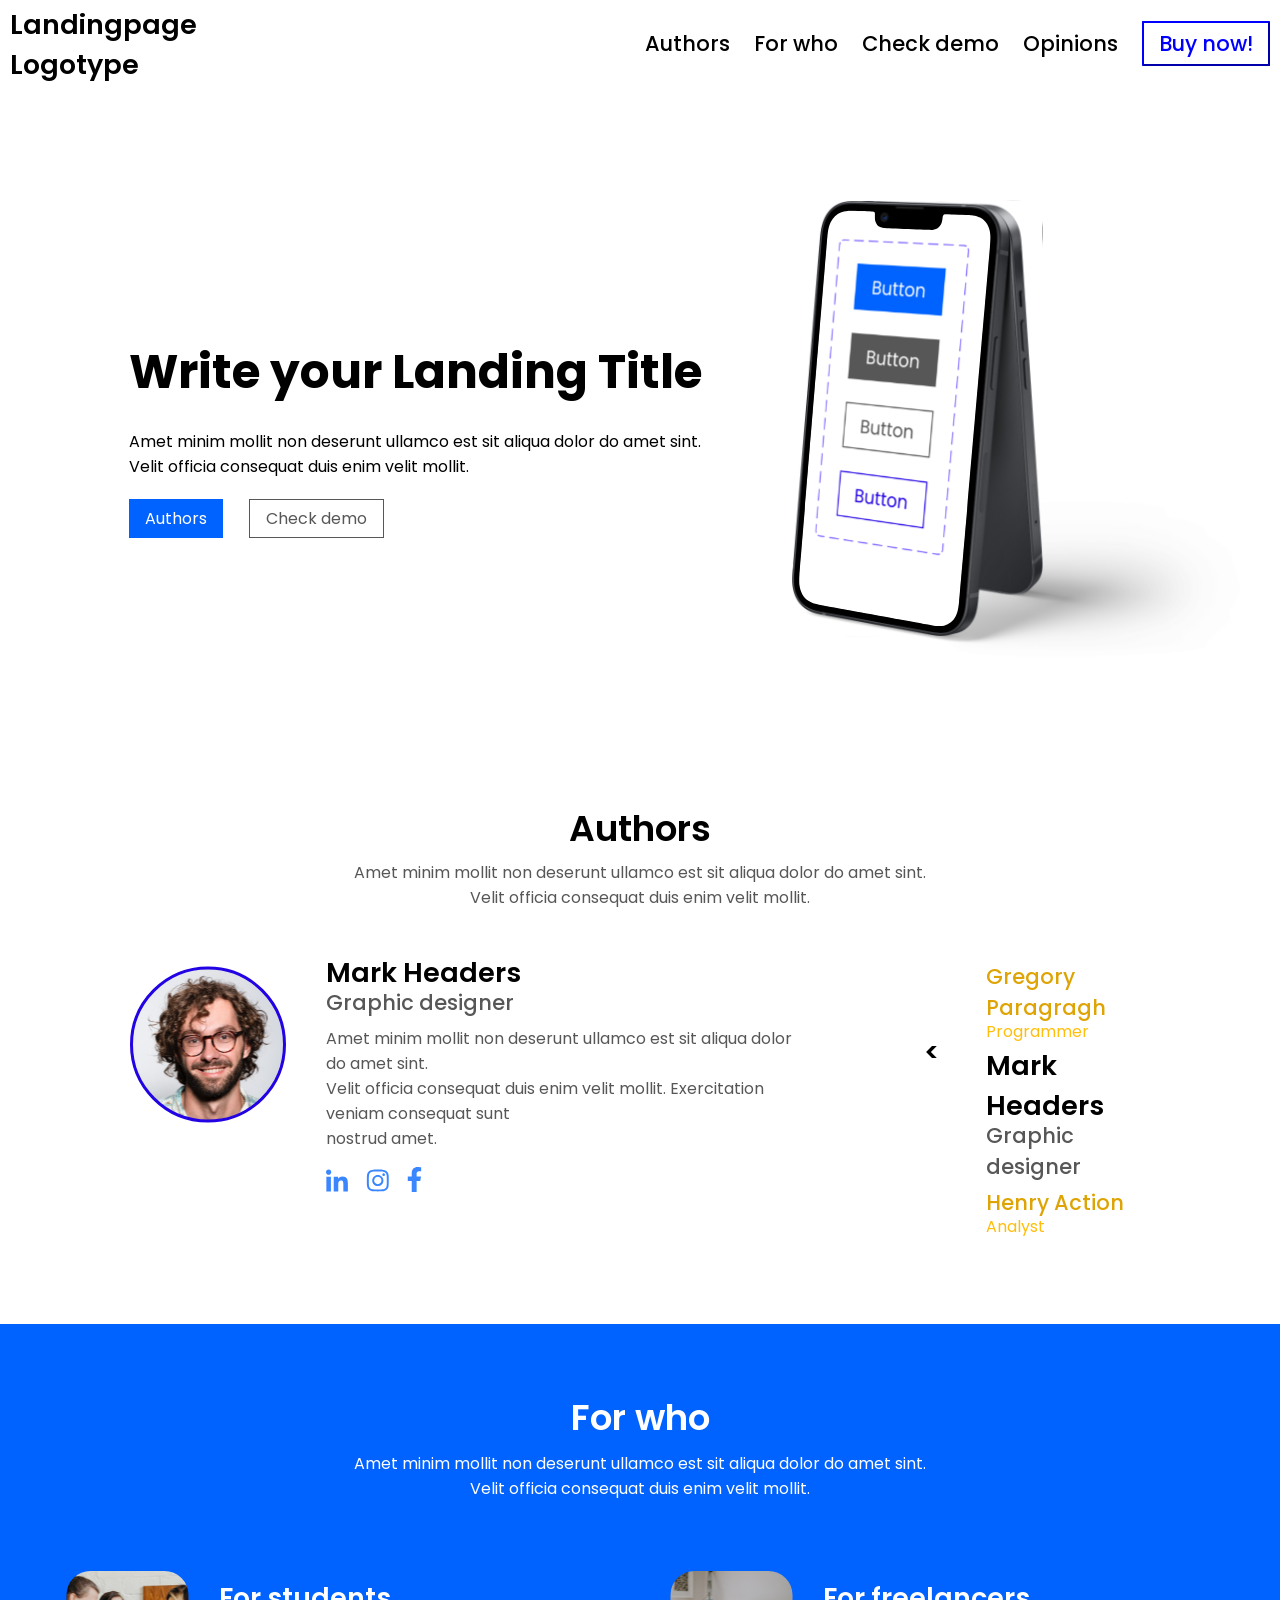
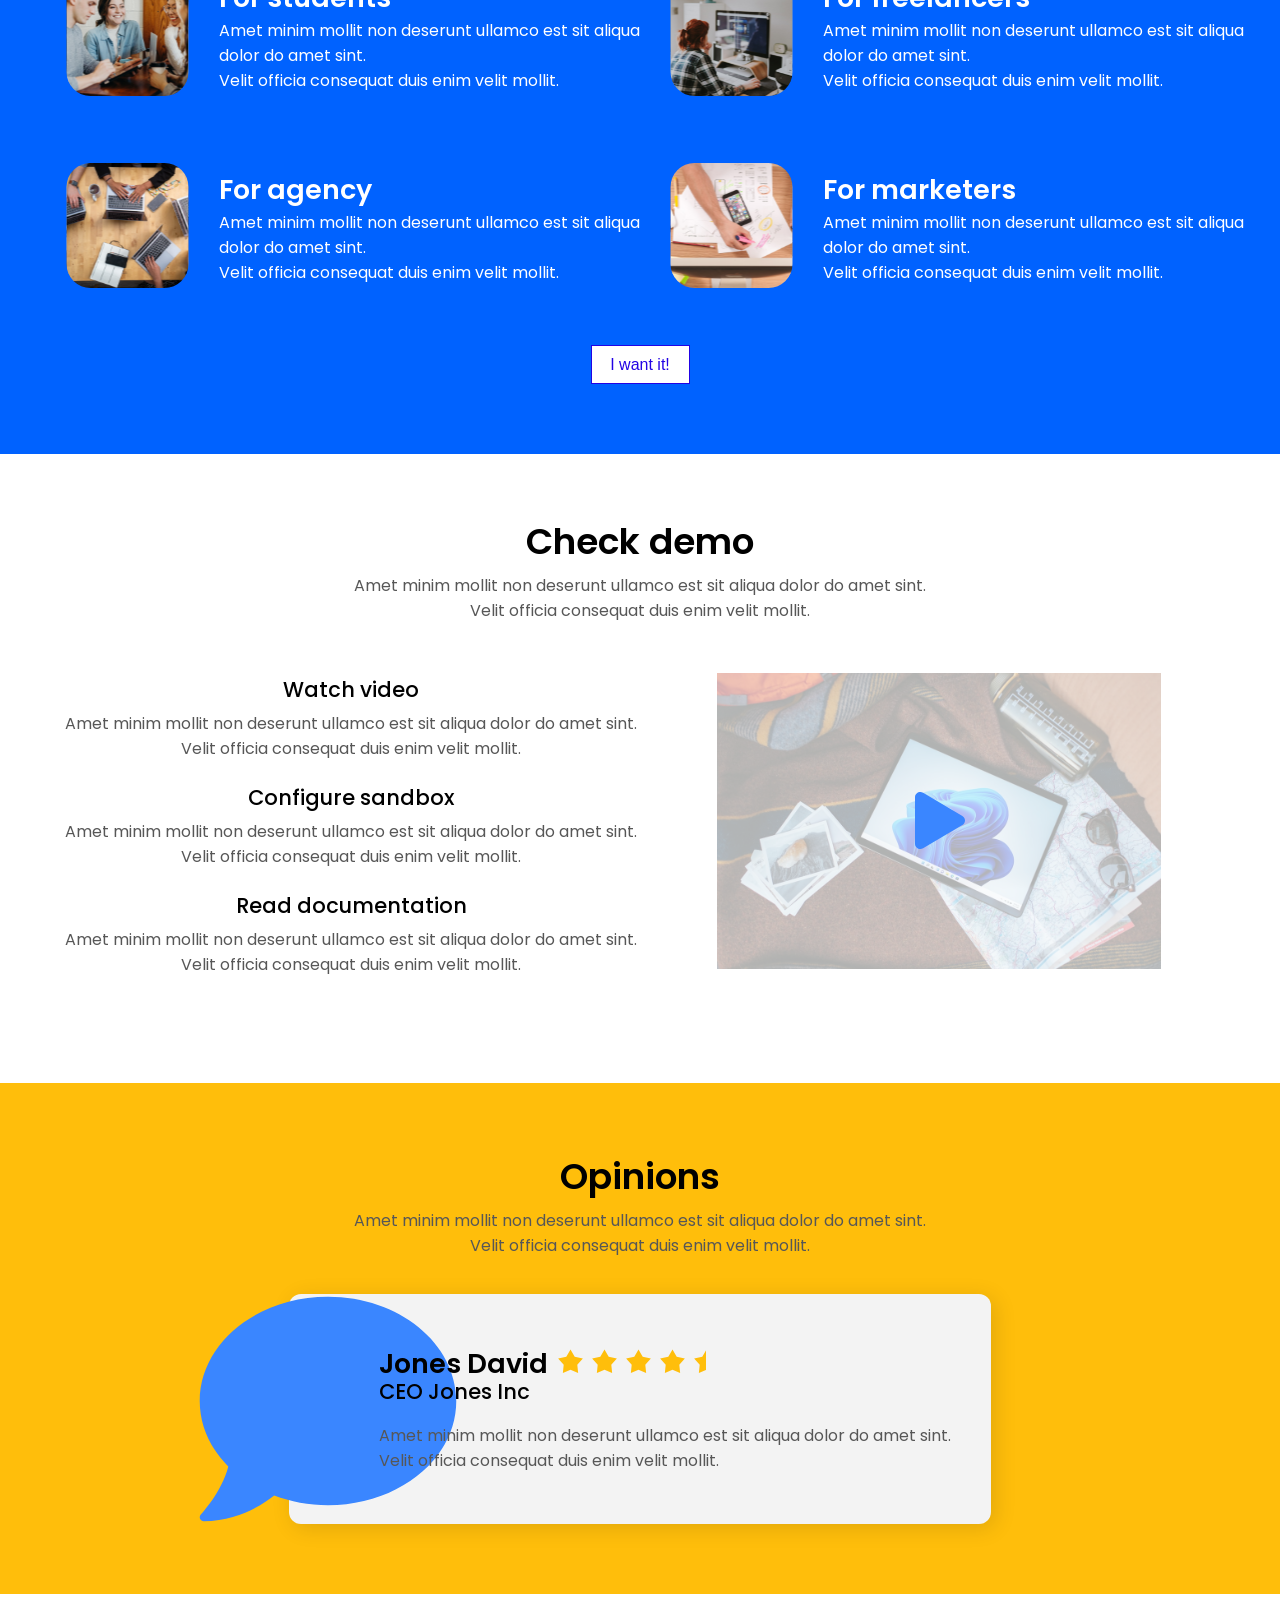
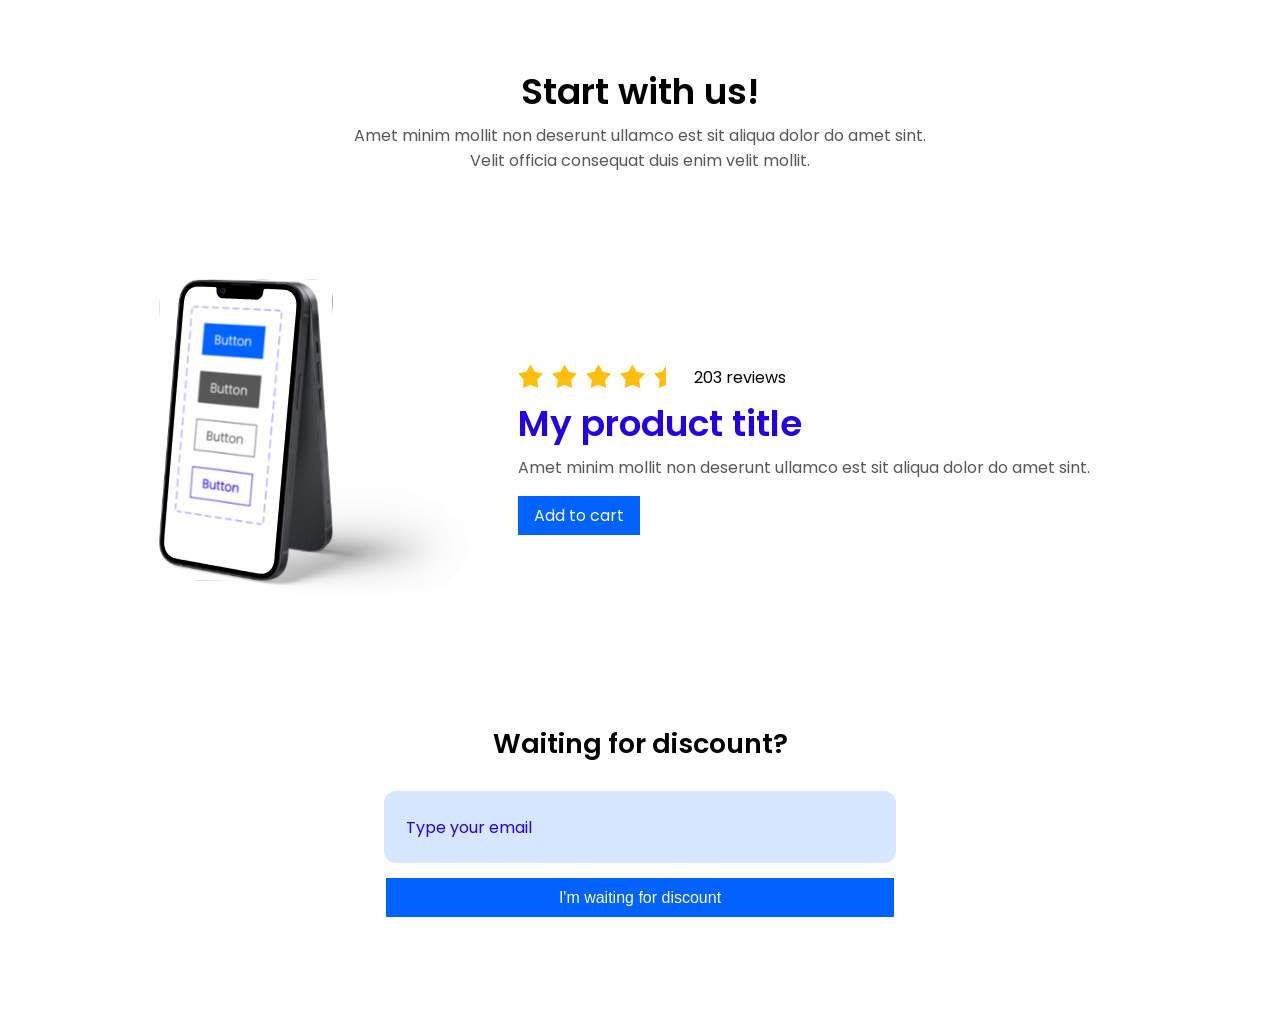
==== index.html @ bdc8b87c "changes all errors" ====
<!DOCTYPE html>
<html lang="en">

<head>
    <meta charset="UTF-8">
    <meta name="viewport" content="width=device-width, initial-scale=1.0">
    <title>Landingpage</title>
    <link rel="stylesheet" href="style.css">
    <link rel="preconnect" href="https://fonts.googleapis.com">
    <link rel="preconnect" href="https://fonts.gstatic.com" crossorigin>
    <link href="https://fonts.googleapis.com/css2?family=Poppins:wght@400;500;600;700&display=swap" rel="stylesheet">
</head>

<body>
    <header>
        <nav class="navbar" id="nav-links">
            <div class="container">
                <a href="#" class="navbar-logo">Landingpage<br>Logotype</a>
                <ul>
                    <li class="nav-item">
                        <a class="nav-link" href="">Authors</a>
                    </li>
                    <li class="nav-item">
                        <a class="nav-link" href="">For who</a>
                    </li>
                    <li class="nav-item">
                        <a class="nav-link" href="">Check demo</a>
                    </li>
                    <li class="nav-item">
                        <a class="nav-link" href="">Opinions</a>
                    </li>
                    <button class="buy-btn">
                        Buy now!
                    </button>
                </ul>
            </div>
            </div>
        </nav>
    </header>
    <section class="landing-title">
        <div class="left_content">
            <p class="main-title">Write your Landing Title</p>
            <p class="subtitle">Amet minim mollit non deserunt ullamco est sit aliqua dolor do amet sint.<br> Velit
                officia consequat duis enim velit mollit. </p>
            <button class="autors-btn">Authors</button>
            <button class="demo-btn">Check demo</button>
        </div>
        <div class="right-content">
            <img src="img/phone.svg" alt="">
        </div>
    </section>
    <div class="authors">
        <p class="text">Authors</p>
        <p class="subtext">Amet minim mollit non deserunt ullamco est sit aliqua dolor do amet sint.<br> Velit officia
            consequat duis enim velit mollit. </p>
    </div>
    <section class="graphic-designer">
        <div class="face">
            <img src="img/face.svg" alt="">
        </div>
        <div class="info">
            <p class="hero">Mark Headers</p>
            <p class="profession">Graphic designer</p>
            <p class="subtext">Amet minim mollit non deserunt ullamco est sit aliqua dolor do amet sint.<br>
                Velit officia consequat duis enim velit mollit. Exercitation veniam consequat sunt<br>
                nostrud amet.</p>
            <div class="social-icons">
                <img class="social" src="img/linkedin.svg" alt="">
                <img class="social" src="img/insta.svg" alt="">
                <img class="social" src="img/facebook.svg" alt="">
            </div>
        </div>
        <div class="others">
            <div class="person">
                <p class="name">Gregory Paragragh</p>
                <p class="job">Programmer</p>
            </div>
            <div class="person">
                <p class="name-hero">Mark Headers</p>
                <p class="profession">Graphic designer</p>
            </div>
            <div class="person">
                <p class="name">Henry Action</p>
                <p class="job">Analyst</p>
            </div>
        </div>
    </section>
    <section class="for-whom">
        <div class="text-for">
            <p class="words">For who</p>
            <p class="subwords">Amet minim mollit non deserunt ullamco est sit aliqua dolor do amet sint. <br>Velit
                officia
                consequat duis enim velit mollit. </p>
        </div>
        <div class="target-audience">
            <div class="picture">
                <img src="img/students.svg" alt="Students">
            </div>
            <div class="text-people">
                <p class="title-photo">For students</p>
                <p class="subwords">Amet minim mollit non deserunt ullamco est sit aliqua<br> dolor do amet sint.<br>
                    Velit officia consequat duis enim velit mollit. </p>
            </div>
            <div class="picture">
                <img src="img/freelancers.svg" alt="Freelancers">
            </div>
            <div class="text-people">
                <p class="title-photo">For freelancers</p>
                <p class="subwords">Amet minim mollit non deserunt ullamco est sit aliqua<br> dolor do amet sint.<br>
                    Velit officia consequat duis enim velit mollit. </p>
            </div>
        </div>
        <div class="audience-group">
            <div class="picture">
                <img src="img/agency.svg" alt="">
            </div>
            <div class="text-people">
                <p class="title-photo">For agency</p>
                <p class="subwords">Amet minim mollit non deserunt ullamco est sit aliqua<br> dolor do amet sint.<br>
                    Velit officia consequat duis enim velit mollit. </p>
            </div>
            <div class="picture">
                <img src="img/marketers.svg" alt="">
            </div>
            <div class="text-people">
                <p class="title-photo">For marketers</p>
                <p class="subwords">Amet minim mollit non deserunt ullamco est sit aliqua<br> dolor do amet sint.<br>
                    Velit officia consequat duis enim velit mollit. </p>
            </div>
        </div>
        <div class="cta-button">
            <button class="want-btn">I want it!</button>
        </div>
    </section>
    <section class="demo">
        <div class="text-demo">
            <p class="text">Check demo</p>
            <p class="subtext">Amet minim mollit non deserunt ullamco est sit aliqua dolor do amet sint.<br> Velit
                officia
                consequat duis enim velit mollit. </p>
        </div>
            <div class="demo-content">
                <div class="left-side">
                    <p class="title-for">Watch video</p>
                    <p class="subtext-for">Amet minim mollit non deserunt ullamco est sit aliqua dolor do amet sint.<br>
                        Velit
                        officia consequat duis enim velit mollit. </p>
                    <p class="title-for">Configure sandbox</p>
                    <p class="subtext-for">Amet minim mollit non deserunt ullamco est sit aliqua dolor do amet sint.<br>
                        Velit
                        officia consequat duis enim velit mollit. </p>
                    <p class="title-for">Read documentation</p>
                    <p class="subtext-for">Amet minim mollit non deserunt ullamco est sit aliqua dolor do amet sint.<br>
                        Velit
                        officia consequat duis enim velit mollit. </p>
                </div>
                <div class="right-side">
                    <img class="video" src="img/video.svg" alt="">
                    <img class="start" src="img/start.svg" alt="">
                </div>
            </div>
    </section>
    <section class="opinions">
        <div class="op-text">
            <p class="text">Opinions</p>
            <p class="subtext">Amet minim mollit non deserunt ullamco est sit aliqua dolor do amet sint. <br>Velit
                officia consequat duis enim velit mollit. </p>
        </div>
        <container class="message">
            <div class="meaning">
                <img src="img/message.svg" alt="">
            </div>
            <div class="reviewer">
                <div class="stars">
                    <p class="heros">Jones David</p>
                    <div class="rating">
                        <img class="rate-star" src="img/star.svg" alt="">
                        <img class="rate-star" src="img/star.svg" alt="">
                        <img class="rate-star" src="img/star.svg" alt="">
                        <img class="rate-star" src="img/star.svg" alt="">
                        <img class="rate-star" src="img/half-star.svg" alt="">
                    </div>
                </div>
                <p class="position">CEO Jones Inc</p>
                <p class="subtext_text">Amet minim mollit non deserunt ullamco est sit aliqua dolor do amet sint.<br>
                    Velit officia consequat duis enim velit mollit.</p>
        </container>
    </section>
    <div class="cta-text">
        <p class="text">Start with us!</p>
        <p class="subtext">Amet minim mollit non deserunt ullamco est sit aliqua dolor do amet sint. <br>Velit
            officia consequat duis enim velit mollit. </p>
    </div>
    <section class="footer">
        <div class="left_content">
            <img class="photo" src="img/small.svg" alt="Small Photo">
        </div>
        <div class="right-sec">
            <div class="review">
                <div class="rating">
                    <img class="rate-star" src="img/star.svg" alt="">
                    <img class="rate-star" src="img/star.svg" alt="">
                    <img class="rate-star" src="img/star.svg" alt="">
                    <img class="rate-star" src="img/star.svg" alt="">
                    <img class="rate-star" src="img/half-star.svg" alt="">
                </div>
                <div class="review-text">
                    <p class="rating-text">203 reviews</p>
                </div>
            </div>
            <p class="product-title">My product title</p>
            <p class="subtext">Amet minim mollit non deserunt ullamco est sit aliqua dolor do amet sint. </p>
            <button class="add-to-cart-btn">Add to cart</button>
        </div>
    </section>
    <div class="discount">
        <p class="waiting-text">Waiting for discount?</p>
        <input type="text" placeholder="Type your email"></input>
        <button class="discount-btn">I'm waiting for discount</button>
    </div>
</body>

</html>
---- style.css ----
body {

    font-family: 'Poppins', sans-serif;
    margin: 0 auto;
}

/* Nav */

.navbar {
    height: 70px;
}

.navbar .container {
    height: inherit;
    display: flex;
    justify-content: space-between;
    align-items: center;

}

.navbar-logo {
    font-size: 27px;
    font-weight: 600;
    text-decoration: none;
    color: #000;
    margin-top: 20px;
    margin-left: 10px;
}

.navbar ul {
    list-style-type: none;
    padding-left: 0;
    margin-bottom: 0;

}

.navbar li {
    display: inline-block;
}

.navbar li a {
    display: inline-block;
    color: #000;
    text-decoration: none;
    font-size: 21px;
    font-weight: 500;
    padding: 10px;
    transition: all .3s ease-in-out;
}

.navbar li a:hover {
    color: crimson;
}


.buy-btn {
    width: 128px;
    height: 45px;
    font-family: 'Poppins', sans-serif;
    font-size: 21px;
    font-weight: 500;
    color: blue;
    border-radius: 1px;
    border-color: blue;
    background-color: white;
    margin-left: 10px;
    margin-right: 10px;
}

/* Landing title */

.landing-title {
    display: flex;
    justify-content: center;
    margin-top: 130px;
}

.left_content {
    display: inline-block;
    padding: 90px;
}

.main-title {
    font-size: 47px;
    font-weight: 700;
}

.subtitle {
    font-size: 16px;
    margin-top: -25px;
    margin-bottom: 20px;
}

.autors-btn {
    width: 94px;
    height: 39px;
    font-size: 16px;
    font-family: 'Poppins', sans-serif;
    background-color: rgba(0, 98, 255, 1);
    color: #fff;
    border: none;
}

.demo-btn {
    width: 135px;
    height: 39px;
    font-family: 'Poppins', sans-serif;
    font-size: 16px;
    background-color: #fff;
    color: rgba(87, 87, 87, 1);
    border: 1px solid rgba(87, 87, 87, 1);
    margin-left: 22px;
}

.right-content {
    display: inline-block;
}

/* Authors text*/

.authors {
    text-align: center;
    margin-top: 130px;
}

.text {
    font-size: 36px;
    font-weight: 600;
}

.subtext {
    font-size: 16px;
    color: #575757;
    margin-top: -32px;
}

/* Graphic-designer */

.graphic-designer {
    display: flex;
    justify-content: space-between;
    margin: 0px 130px 0px 90px;
}

.face {
    padding: 40px;
}

.info {
    display: inline-block;
    margin-right: 180px;
}


.hero {
    font-size: 27px;
    font-weight: 600;
}

.profession {
    font-size: 21px;
    font-weight: 500;
    color: #575757;
    margin-bottom: 40px;
    margin-top: -33px;
}

.social {
    padding-right: 14px;
}


.others {
    margin-top: 70px;
}

.name {
    font-size: 21px;
    font-weight: 500;
    color: #DEA405;
    margin-top: -35px;
}

.job {
    font-size: 16px;
    color: #FFBE0B;
    margin-bottom: -25px;
    margin-top: -25px;
}

.name-hero {
    font-size: 27px;
    font-weight: 600;
}

.name-hero::before {
    content: '\003C'; 
    position: absolute;
    right: 340px;
    top: 1033px;
}

/* For-who */

.for-whom {
    background-color: #0062FF;
    margin-top: 110px;
    padding-bottom: 70px;
}

.text-for {
    padding-top: 30px;
    text-align: center;
}

.words {
    font-size: 36px;
    font-weight: 600;
    color: #fff;
}

.subwords {
    margin-top: -30px;
    font-size: 16px;
    color: #fff;
    margin-bottom: 50px;
}

.target-audience {
    display: flex;
    justify-content: center;

}

.text-people {
    margin-left: 30px;
}

.title-photo {
    font-size: 27px;
    font-weight: 600;
    color: #fff;
    margin-bottom: 30px;

}

.picture {
    margin: 20px 0px 0px 30px;
}

.audience-group {
    display: flex;
    justify-content: center;

}

.cta-button {
    display: flex;
    justify-content: center;
}

.want-btn {
    font-size: 16px;
    width: 99px;
    height: 39px;
    background-color: #fff;
    color: #2203E4;
    border: 1px solid #2203E4;
    margin-top: 10px;
}

/* demo */

.text-demo {
    text-align: center;
    margin-top: 60px;
}

.demo-content {
    display: flex;
    justify-content: center;
    text-align: center;
    padding-bottom: 90px;
    margin-top: 30px;
    column-gap: 80px;

}

.left-side {
    display: inline-block;
}

.title-for {
    font-size: 21px;
    font-weight: 500;
    margin-bottom: -10px;
}

.subtext-for {
    font-size: 16px;
    color: #575757;

}

.right-side {
    display: inline-block;
}

.video {
    position: relative;
    top: 20px;
}

.start {
    position: relative;
    right: 250px;
    bottom: 100px;
}

/* Opinions */

.opinions {
    background-color: #FFBE0B;
    display: flex;
    flex-direction: column;
    justify-content: center;
    align-items: center;
    padding: 70px 0 70px 0;
}

.op-text {
    text-align: center;
    margin-top: -40px;
}

.message {
    width: 702px;
    height: 230px;
    box-shadow: 4px 4px 22px 0px #0000001F;
    background-color: #F3F3F3;
    border-radius: 12px;
    margin-top: 20px;
    display: flex;
    justify-content: space-between;
}

.meaning {
    display: flex;
    justify-content: center;
    padding-left: 15px;
}

.reviewer {
    display: inline-block;
    margin-right: 40px;
}

.stars {
    display: flex;
}

.heros {
    font-size: 27px;
    font-weight: 600;
    margin-top: 50px;
    margin-right: 10px;
}

.rating {
    margin: 55px 0px 0px 0px;
}

.rate-star {
    margin-right: 5px;
}

.position {
    font-size: 21px;
    font-weight: 500;
    margin-top: -35px;
}

.subtext_text {
    font-size: 16px;
    color: #575757;
    margin-top: -5px;
}

.cta-text {
    text-align: center;
    margin-top: 70px;
}

/* footer */

.footer {
    display: flex;
    justify-content: center;
}

.photo {
    position: relative;
    right: 40px;
}

.right-sec {
    display: inline-block;
    position: relative;
    right: 90px;
}

.review {
    display: flex;
    margin-top: 120px
}

.review-text {
    margin-top: 40px;
    margin-left: 10px;
}

.rating-text {
    font-size: 16px;
}

.product-title {
    font-size: 36px;
    font-weight: 600;
    color: #2203E4;
    ;
    margin-top: -10px;
}

.add-to-cart-btn {
    width: 122px;
    height: 39px;
    font-size: 16px;
    font-family: 'Poppins', sans-serif;
    background-color: #0062FF;
    color: #fff;
    border: none;
}

.discount {
    display: flex;
    justify-content: center;
    align-items: center;
    flex-direction: column;
}

.waiting-text {
    font-size: 27px;
    font-weight: 600;
}

input {
    width: 508px;
    height: 70px;
    font-size: 16px;
    border: none;
    border-radius: 12px;
    background-color: rgba(58, 134, 255, 0.2);
    color: #2203E4;
    font-family: 'Poppins', sans-serif;
}

input::placeholder {
    color: #2203E4;
    padding-left: 20px;
}

.discount-btn {
    width: 508px;
    height: 39px;
    background-color: #0062FF;
    color: #fff;
    border: none;
    font-size: 16px;
    margin-top: 15px;
    margin-bottom: 100px;
}
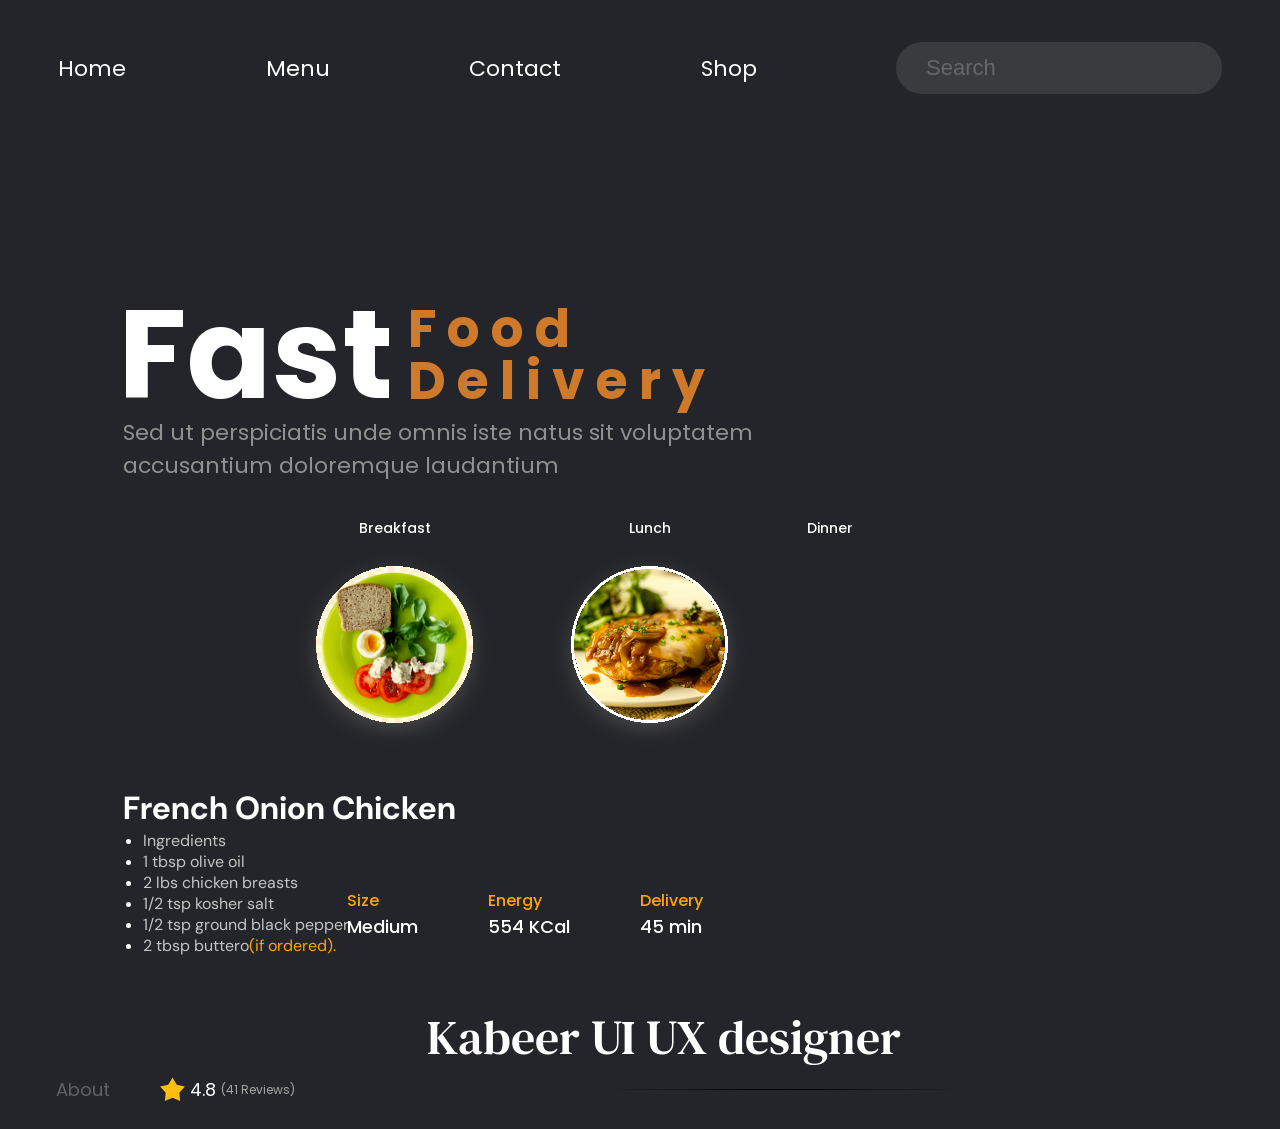
==== commit 1b8f8e88: "change inline-styles" ====
--- a/index.html
+++ b/index.html
@@ -4,220 +4,93 @@
 <head>
     <meta charset="UTF-8">
     <meta name="viewport" content="width=device-width, initial-scale=1.0">
-    <title>Landingpage</title>
+    <title>HomePage</title>
     <link rel="stylesheet" href="style.css">
     <link rel="preconnect" href="https://fonts.googleapis.com">
     <link rel="preconnect" href="https://fonts.gstatic.com" crossorigin>
-    <link href="https://fonts.googleapis.com/css2?family=Poppins:wght@400;500;600;700&display=swap" rel="stylesheet">
+    <link
+        href="https://fonts.googleapis.com/css2?family=DM+Sans:ital,opsz,wght@0,9..40,100..1000;1,9..40,100..1000&family=DM+Serif+Text&family=Poppins:wght@400;700&display=swap"
+        rel="stylesheet">
 </head>
 
 <body>
     <header>
         <nav class="navbar" id="nav-links">
-            <div class="container">
-                <a href="#" class="navbar-logo">Landingpage<br>Logotype</a>
-                <ul>
-                    <li class="nav-item">
-                        <a class="nav-link" href="">Authors</a>
-                    </li>
-                    <li class="nav-item">
-                        <a class="nav-link" href="">For who</a>
-                    </li>
-                    <li class="nav-item">
-                        <a class="nav-link" href="">Check demo</a>
-                    </li>
-                    <li class="nav-item">
-                        <a class="nav-link" href="">Opinions</a>
-                    </li>
-                    <button class="buy-btn">
-                        Buy now!
-                    </button>
-                </ul>
-            </div>
-            </div>
+            <ul>
+                <li class="nav-item">
+                    <a class="nav-link" href="">Home</a>
+                </li>
+                <li class="nav-item">
+                    <a class="nav-link" href="">Menu</a>
+                </li>
+                <li class="nav-item">
+                    <a class="nav-link" href="">Contact</a>
+                </li>
+                <li class="nav-item">
+                    <a class="nav-link" href="">Shop</a>
+                </li>
+                <form action="">
+                    <input type="text" placeholder="Search">
+                </form>
+            </ul>
         </nav>
     </header>
-    <section class="landing-title">
-        <div class="left_content">
-            <p class="main-title">Write your Landing Title</p>
-            <p class="subtitle">Amet minim mollit non deserunt ullamco est sit aliqua dolor do amet sint.<br> Velit
-                officia consequat duis enim velit mollit. </p>
-            <button class="autors-btn">Authors</button>
-            <button class="demo-btn">Check demo</button>
+    <main>
+        <section class="main-section">
+            <p class="title">Fast</p>
+            <div class="subtitle">
+                <p class="subtext">F o o d</p>
+                <p class="subtext">D e l i v e r y</p>
+            </div>
+        </section>
+        <div class="description">
+            <p class="description-text">Sed ut perspiciatis unde omnis iste natus sit voluptatem <br>accusantium
+                doloremque laudantium</p>
         </div>
-        <div class="right-content">
-            <img src="img/phone.svg" alt="">
+    </main>
+    <section class="time-of-day">
+        <div class="food_category">
+            <p class="category_name">Breakfast</p>
+            <img class="food_image" src="img/breakfast.svg" alt="">
+        </div>
+        <div class="food-category">
+            <p class="category_name">Lunch</p>
+            <img class="food_image" src="img/lunch.svg" alt="">
+        </div>
+        <div class="food-category">
+            <p class="category_name">Dinner</p>
+            <img class="food_image" src="img/dinner.svg" alt="">
         </div>
     </section>
-    <div class="authors">
-        <p class="text">Authors</p>
-        <p class="subtext">Amet minim mollit non deserunt ullamco est sit aliqua dolor do amet sint.<br> Velit officia
-            consequat duis enim velit mollit. </p>
-    </div>
-    <section class="graphic-designer">
-        <div class="face">
-            <img src="img/face.svg" alt="">
-        </div>
-        <div class="info">
-            <p class="hero">Mark Headers</p>
-            <p class="profession">Graphic designer</p>
-            <p class="subtext">Amet minim mollit non deserunt ullamco est sit aliqua dolor do amet sint.<br>
-                Velit officia consequat duis enim velit mollit. Exercitation veniam consequat sunt<br>
-                nostrud amet.</p>
-            <div class="social-icons">
-                <img class="social" src="img/linkedin.svg" alt="">
-                <img class="social" src="img/insta.svg" alt="">
-                <img class="social" src="img/facebook.svg" alt="">
-            </div>
-        </div>
-        <div class="others">
-            <div class="person">
-                <p class="name">Gregory Paragragh</p>
-                <p class="job">Programmer</p>
-            </div>
-            <div class="person">
-                <p class="name-hero">Mark Headers</p>
-                <p class="profession">Graphic designer</p>
-            </div>
-            <div class="person">
-                <p class="name">Henry Action</p>
-                <p class="job">Analyst</p>
-            </div>
+    <section class="recipe">
+        <p class="dish-name">French Onion Chicken</p>
+        <ul>
+            <li class="ingredient-item">Ingredients</li>
+            <li class="ingredient-item">1 tbsp olive oil</li>
+            <li class="ingredient-item">2 lbs chicken breasts</li>
+            <li class="ingredient-item">1/2 tsp kosher salt</li>
+            <li class="ingredient-item">1/2 tsp ground black pepper</li>
+            <li class="ingredient-item">2 tbsp buttero<span class="col-item">(if ordered).</span></li>
+        </ul>
+        <div class="meal-details">
+            <p class="meal-info"><span class="col-item">Size</span><br> <span
+                    class="size-item">Medium</span></p>
+            <p class="meal-info"><span class="col-item">Energy</span><br><span class="size-item">554
+                    KCal</span></p>
+            <p class="meal-info"><span class="col-item">Delivery</span><br><span class="size-item">45
+                    min</span></p>
         </div>
     </section>
-    <section class="for-whom">
-        <div class="text-for">
-            <p class="words">For who</p>
-            <p class="subwords">Amet minim mollit non deserunt ullamco est sit aliqua dolor do amet sint. <br>Velit
-                officia
-                consequat duis enim velit mollit. </p>
+    <section class="footer">
+        <div class="designer-info">
+            <p> Kabeer UI UX designer</p>
         </div>
-        <div class="target-audience">
-            <div class="picture">
-                <img src="img/students.svg" alt="Students">
-            </div>
-            <div class="text-people">
-                <p class="title-photo">For students</p>
-                <p class="subwords">Amet minim mollit non deserunt ullamco est sit aliqua<br> dolor do amet sint.<br>
-                    Velit officia consequat duis enim velit mollit. </p>
-            </div>
-            <div class="picture">
-                <img src="img/freelancers.svg" alt="Freelancers">
-            </div>
-            <div class="text-people">
-                <p class="title-photo">For freelancers</p>
-                <p class="subwords">Amet minim mollit non deserunt ullamco est sit aliqua<br> dolor do amet sint.<br>
-                    Velit officia consequat duis enim velit mollit. </p>
-            </div>
-        </div>
-        <div class="audience-group">
-            <div class="picture">
-                <img src="img/agency.svg" alt="">
-            </div>
-            <div class="text-people">
-                <p class="title-photo">For agency</p>
-                <p class="subwords">Amet minim mollit non deserunt ullamco est sit aliqua<br> dolor do amet sint.<br>
-                    Velit officia consequat duis enim velit mollit. </p>
-            </div>
-            <div class="picture">
-                <img src="img/marketers.svg" alt="">
-            </div>
-            <div class="text-people">
-                <p class="title-photo">For marketers</p>
-                <p class="subwords">Amet minim mollit non deserunt ullamco est sit aliqua<br> dolor do amet sint.<br>
-                    Velit officia consequat duis enim velit mollit. </p>
-            </div>
-        </div>
-        <div class="cta-button">
-            <button class="want-btn">I want it!</button>
+        <div class="about_us">
+            <p class="about_title">About</p>
+            <img src="img/star.svg" alt=""><span class="rating">4.8</span><span class="review"> (41 Reviews)</span>
+            <div class="line"></div>
         </div>
     </section>
-    <section class="demo">
-        <div class="text-demo">
-            <p class="text">Check demo</p>
-            <p class="subtext">Amet minim mollit non deserunt ullamco est sit aliqua dolor do amet sint.<br> Velit
-                officia
-                consequat duis enim velit mollit. </p>
-        </div>
-            <div class="demo-content">
-                <div class="left-side">
-                    <p class="title-for">Watch video</p>
-                    <p class="subtext-for">Amet minim mollit non deserunt ullamco est sit aliqua dolor do amet sint.<br>
-                        Velit
-                        officia consequat duis enim velit mollit. </p>
-                    <p class="title-for">Configure sandbox</p>
-                    <p class="subtext-for">Amet minim mollit non deserunt ullamco est sit aliqua dolor do amet sint.<br>
-                        Velit
-                        officia consequat duis enim velit mollit. </p>
-                    <p class="title-for">Read documentation</p>
-                    <p class="subtext-for">Amet minim mollit non deserunt ullamco est sit aliqua dolor do amet sint.<br>
-                        Velit
-                        officia consequat duis enim velit mollit. </p>
-                </div>
-                <div class="right-side">
-                    <img class="video" src="img/video.svg" alt="">
-                    <img class="start" src="img/start.svg" alt="">
-                </div>
-            </div>
-    </section>
-    <section class="opinions">
-        <div class="op-text">
-            <p class="text">Opinions</p>
-            <p class="subtext">Amet minim mollit non deserunt ullamco est sit aliqua dolor do amet sint. <br>Velit
-                officia consequat duis enim velit mollit. </p>
-        </div>
-        <container class="message">
-            <div class="meaning">
-                <img src="img/message.svg" alt="">
-            </div>
-            <div class="reviewer">
-                <div class="stars">
-                    <p class="heros">Jones David</p>
-                    <div class="rating">
-                        <img class="rate-star" src="img/star.svg" alt="">
-                        <img class="rate-star" src="img/star.svg" alt="">
-                        <img class="rate-star" src="img/star.svg" alt="">
-                        <img class="rate-star" src="img/star.svg" alt="">
-                        <img class="rate-star" src="img/half-star.svg" alt="">
-                    </div>
-                </div>
-                <p class="position">CEO Jones Inc</p>
-                <p class="subtext_text">Amet minim mollit non deserunt ullamco est sit aliqua dolor do amet sint.<br>
-                    Velit officia consequat duis enim velit mollit.</p>
-        </container>
-    </section>
-    <div class="cta-text">
-        <p class="text">Start with us!</p>
-        <p class="subtext">Amet minim mollit non deserunt ullamco est sit aliqua dolor do amet sint. <br>Velit
-            officia consequat duis enim velit mollit. </p>
-    </div>
-    <section class="footer">
-        <div class="left_content">
-            <img class="photo" src="img/small.svg" alt="Small Photo">
-        </div>
-        <div class="right-sec">
-            <div class="review">
-                <div class="rating">
-                    <img class="rate-star" src="img/star.svg" alt="">
-                    <img class="rate-star" src="img/star.svg" alt="">
-                    <img class="rate-star" src="img/star.svg" alt="">
-                    <img class="rate-star" src="img/star.svg" alt="">
-                    <img class="rate-star" src="img/half-star.svg" alt="">
-                </div>
-                <div class="review-text">
-                    <p class="rating-text">203 reviews</p>
-                </div>
-            </div>
-            <p class="product-title">My product title</p>
-            <p class="subtext">Amet minim mollit non deserunt ullamco est sit aliqua dolor do amet sint. </p>
-            <button class="add-to-cart-btn">Add to cart</button>
-        </div>
-    </section>
-    <div class="discount">
-        <p class="waiting-text">Waiting for discount?</p>
-        <input type="text" placeholder="Type your email"></input>
-        <button class="discount-btn">I'm waiting for discount</button>
-    </div>
 </body>
 
 </html>
--- a/style.css
+++ b/style.css
@@ -1,481 +1,192 @@
 body {
-
+    background-color: #24252A;
     font-family: 'Poppins', sans-serif;
-    margin: 0 auto;
+    color: #fff;
 }
 
 /* Nav */
 
-.navbar {
-    height: 70px;
-}
-
-.navbar .container {
-    height: inherit;
+.navbar ul {
     display: flex;
     justify-content: space-between;
     align-items: center;
+    padding: 20px 50px 20px 50px;
+    font-size: 22px;
+    list-style: none;
+}
+
+.nav-link {
+    transition: 0.35s;
+    text-decoration: none;
+    color: #fff;
+}
+
+.nav-link:hover {
+    color: gray;
+}
+
+
+input {
+    background-color: rgba(255, 249, 240, 0.1);
+    color: #fff;
+    width: 294px;
+    height: 50px;
+    border: none;
+    border-radius: 30px;
+    font-size: 22px;
+    padding-left: 30px;
+}
+
+input::placeholder {
+    color: rgba(156, 152, 152, 0.47)
+}
+
+/* main */
+
+.main-section {
+    display: flex;
+    margin-left: 110px;
+}
+
+.title {
+    font-size: 125px;
+    font-weight: 700;
 
 }
 
-.navbar-logo {
-    font-size: 27px;
-    font-weight: 600;
-    text-decoration: none;
-    color: #000;
-    margin-top: 20px;
-    margin-left: 10px;
-}
-
-.navbar ul {
-    list-style-type: none;
-    padding-left: 0;
-    margin-bottom: 0;
+.subtitle {
+    display: flex;
+    flex-direction: column;
 
 }
 
-.navbar li {
-    display: inline-block;
+.subtext {
+    color: rgba(255, 146, 44, 0.78);
+    font-size: 52px;
+    font-weight: 700;
+    margin: -180px 15px;
+    padding-top: 334px;
 }
 
-.navbar li a {
-    display: inline-block;
-    color: #000;
-    text-decoration: none;
-    font-size: 21px;
-    font-weight: 500;
-    padding: 10px;
-    transition: all .3s ease-in-out;
+.description {
+    margin-left: 115px;
+    margin-top: -180px;
+    font-size: 22px;
 }
 
-.navbar li a:hover {
-    color: crimson;
+.description-text {
+    color: #909090;
+
+}
+
+/* Food category */
+
+
+.time-of-day {
+    display: flex;
+    justify-content: center;
+    margin-right: 70px;
+}
+
+.category_name {
+    text-align: center;
+    margin-right: 60px;
+    font-size: 14px;
+    font-weight: 500;
+}
+
+.food_image {
+    margin-right: 60px;
 }
 
 
-.buy-btn {
-    width: 128px;
-    height: 45px;
-    font-family: 'Poppins', sans-serif;
-    font-size: 21px;
-    font-weight: 500;
-    color: blue;
-    border-radius: 1px;
-    border-color: blue;
-    background-color: white;
-    margin-left: 10px;
-    margin-right: 10px;
+/* recipe*/
+
+.recipe ul {
+    margin-left: 95px;
+    font-family: 'DM Sans', sans-serif;
 }
 
-/* Landing title */
-
-.landing-title {
-    display: flex;
-    justify-content: center;
-    margin-top: 130px;
+.dish-name {
+    font-family: 'DM Sans', sans-serif;
+    font-size: 32px;
+    font-weight: 700;
+    margin-left: 115px;
+    margin-bottom: -15px;
 }
 
-.left_content {
-    display: inline-block;
-    padding: 90px;
+.ingredient-item {
+    color: #C4C4C4;
+
 }
 
-.main-title {
-    font-size: 47px;
-    font-weight: 700;
-}
-
-.subtitle {
-    font-size: 16px;
-    margin-top: -25px;
-    margin-bottom: 20px;
-}
-
-.autors-btn {
-    width: 94px;
-    height: 39px;
-    font-size: 16px;
-    font-family: 'Poppins', sans-serif;
-    background-color: rgba(0, 98, 255, 1);
-    color: #fff;
-    border: none;
-}
-
-.demo-btn {
-    width: 135px;
-    height: 39px;
-    font-family: 'Poppins', sans-serif;
-    font-size: 16px;
-    background-color: #fff;
-    color: rgba(87, 87, 87, 1);
-    border: 1px solid rgba(87, 87, 87, 1);
-    margin-left: 22px;
-}
-
-.right-content {
-    display: inline-block;
-}
-
-/* Authors text*/
-
-.authors {
-    text-align: center;
-    margin-top: 130px;
-}
-
-.text {
-    font-size: 36px;
-    font-weight: 600;
-}
-
-.subtext {
-    font-size: 16px;
-    color: #575757;
-    margin-top: -32px;
-}
-
-/* Graphic-designer */
-
-.graphic-designer {
-    display: flex;
-    justify-content: space-between;
-    margin: 0px 130px 0px 90px;
-}
-
-.face {
-    padding: 40px;
-}
-
-.info {
-    display: inline-block;
-    margin-right: 180px;
-}
-
-
-.hero {
-    font-size: 27px;
-    font-weight: 600;
-}
-
-.profession {
-    font-size: 21px;
-    font-weight: 500;
-    color: #575757;
-    margin-bottom: 40px;
-    margin-top: -33px;
-}
-
-.social {
-    padding-right: 14px;
-}
-
-
-.others {
-    margin-top: 70px;
-}
-
-.name {
-    font-size: 21px;
-    font-weight: 500;
-    color: #DEA405;
-    margin-top: -35px;
-}
-
-.job {
-    font-size: 16px;
-    color: #FFBE0B;
-    margin-bottom: -25px;
-    margin-top: -25px;
-}
-
-.name-hero {
-    font-size: 27px;
-    font-weight: 600;
-}
-
-.name-hero::before {
-    content: '\003C'; 
-    position: absolute;
-    right: 340px;
-    top: 1033px;
-}
-
-/* For-who */
-
-.for-whom {
-    background-color: #0062FF;
-    margin-top: 110px;
-    padding-bottom: 70px;
-}
-
-.text-for {
-    padding-top: 30px;
-    text-align: center;
-}
-
-.words {
-    font-size: 36px;
-    font-weight: 600;
+.ingredient-item::marker {
     color: #fff;
 }
 
-.subwords {
-    margin-top: -30px;
-    font-size: 16px;
-    color: #fff;
-    margin-bottom: 50px;
+.meal-details {
+    display: flex;
+    justify-content: center;
+    margin-top: -100px;
+    margin-right: 160px;
 }
 
-.target-audience {
+.meal-info {
+    margin-right: 70px;
+    font-weight: 500;
+}
+
+.col-item {
+    color: orange;
+}
+
+.size-item {
+    font-size: 18px;
+}
+
+/* Footer */
+
+.footer {
+    margin-left: 48px;
+}
+
+.designer-info {
+    font-family: 'DM Serif Text', sans-serif;
+    font-size: 48px;
     display: flex;
     justify-content: center;
-
+    margin-bottom: -60px;
 }
 
-.text-people {
-    margin-left: 30px;
+.about_us {
+    display: flex;
+    align-items: center;
+    font-size: 16px;
+    color: #333;
+    
 }
 
-.title-photo {
-    font-size: 27px;
-    font-weight: 600;
-    color: #fff;
-    margin-bottom: 30px;
-
-}
-
-.picture {
-    margin: 20px 0px 0px 30px;
-}
-
-.audience-group {
-    display: flex;
-    justify-content: center;
-
-}
-
-.cta-button {
-    display: flex;
-    justify-content: center;
-}
-
-.want-btn {
-    font-size: 16px;
-    width: 99px;
-    height: 39px;
-    background-color: #fff;
-    color: #2203E4;
-    border: 1px solid #2203E4;
-    margin-top: 10px;
-}
-
-/* demo */
-
-.text-demo {
-    text-align: center;
-    margin-top: 60px;
-}
-
-.demo-content {
-    display: flex;
-    justify-content: center;
-    text-align: center;
-    padding-bottom: 90px;
-    margin-top: 30px;
-    column-gap: 80px;
-
-}
-
-.left-side {
-    display: inline-block;
-}
-
-.title-for {
-    font-size: 21px;
-    font-weight: 500;
-    margin-bottom: -10px;
-}
-
-.subtext-for {
-    font-size: 16px;
-    color: #575757;
-
-}
-
-.right-side {
-    display: inline-block;
-}
-
-.video {
-    position: relative;
-    top: 20px;
-}
-
-.start {
-    position: relative;
-    right: 250px;
-    bottom: 100px;
-}
-
-/* Opinions */
-
-.opinions {
-    background-color: #FFBE0B;
-    display: flex;
-    flex-direction: column;
-    justify-content: center;
-    align-items: center;
-    padding: 70px 0 70px 0;
-}
-
-.op-text {
-    text-align: center;
-    margin-top: -40px;
-}
-
-.message {
-    width: 702px;
-    height: 230px;
-    box-shadow: 4px 4px 22px 0px #0000001F;
-    background-color: #F3F3F3;
-    border-radius: 12px;
-    margin-top: 20px;
-    display: flex;
-    justify-content: space-between;
-}
-
-.meaning {
-    display: flex;
-    justify-content: center;
-    padding-left: 15px;
-}
-
-.reviewer {
-    display: inline-block;
-    margin-right: 40px;
-}
-
-.stars {
-    display: flex;
-}
-
-.heros {
-    font-size: 27px;
-    font-weight: 600;
-    margin-top: 50px;
-    margin-right: 10px;
+.about_title {
+    color: rgba(170, 167, 167, 0.46);
+    font-size: 18px;
+    margin-right: 50px;
 }
 
 .rating {
-    margin: 55px 0px 0px 0px;
-}
-
-.rate-star {
-    margin-right: 5px;
-}
-
-.position {
-    font-size: 21px;
-    font-weight: 500;
-    margin-top: -35px;
-}
-
-.subtext_text {
-    font-size: 16px;
-    color: #575757;
-    margin-top: -5px;
-}
-
-.cta-text {
-    text-align: center;
-    margin-top: 70px;
-}
-
-/* footer */
-
-.footer {
-    display: flex;
-    justify-content: center;
-}
-
-.photo {
-    position: relative;
-    right: 40px;
-}
-
-.right-sec {
-    display: inline-block;
-    position: relative;
-    right: 90px;
+    color: #fff;
+    font-size: 18px;
+    margin: 5px;
 }
 
 .review {
-    display: flex;
-    margin-top: 120px
+    color: #a5a5a5;
+    font-size: 12px;
 }
 
-.review-text {
-    margin-top: 40px;
-    margin-left: 10px;
-}
-
-.rating-text {
-    font-size: 16px;
-}
-
-.product-title {
-    font-size: 36px;
-    font-weight: 600;
-    color: #2203E4;
-    ;
-    margin-top: -10px;
-}
-
-.add-to-cart-btn {
-    width: 122px;
-    height: 39px;
-    font-size: 16px;
-    font-family: 'Poppins', sans-serif;
-    background-color: #0062FF;
-    color: #fff;
-    border: none;
-}
-
-.discount {
-    display: flex;
-    justify-content: center;
-    align-items: center;
-    flex-direction: column;
-}
-
-.waiting-text {
-    font-size: 27px;
-    font-weight: 600;
-}
-
-input {
-    width: 508px;
-    height: 70px;
-    font-size: 16px;
-    border: none;
-    border-radius: 12px;
-    background-color: rgba(58, 134, 255, 0.2);
-    color: #2203E4;
-    font-family: 'Poppins', sans-serif;
-}
-
-input::placeholder {
-    color: #2203E4;
-    padding-left: 20px;
-}
-
-.discount-btn {
-    width: 508px;
-    height: 39px;
-    background-color: #0062FF;
-    color: #fff;
-    border: none;
-    font-size: 16px;
-    margin-top: 15px;
-    margin-bottom: 100px;
+.line {
+    width: 354.89px;
+    height: 1px;
+    background: radial-gradient(50% 50% at 50% 50%, #000000 0%, rgba(0, 0, 0, 0) 100%);
+    border: 4px;
+    margin-left: 310px;
 }
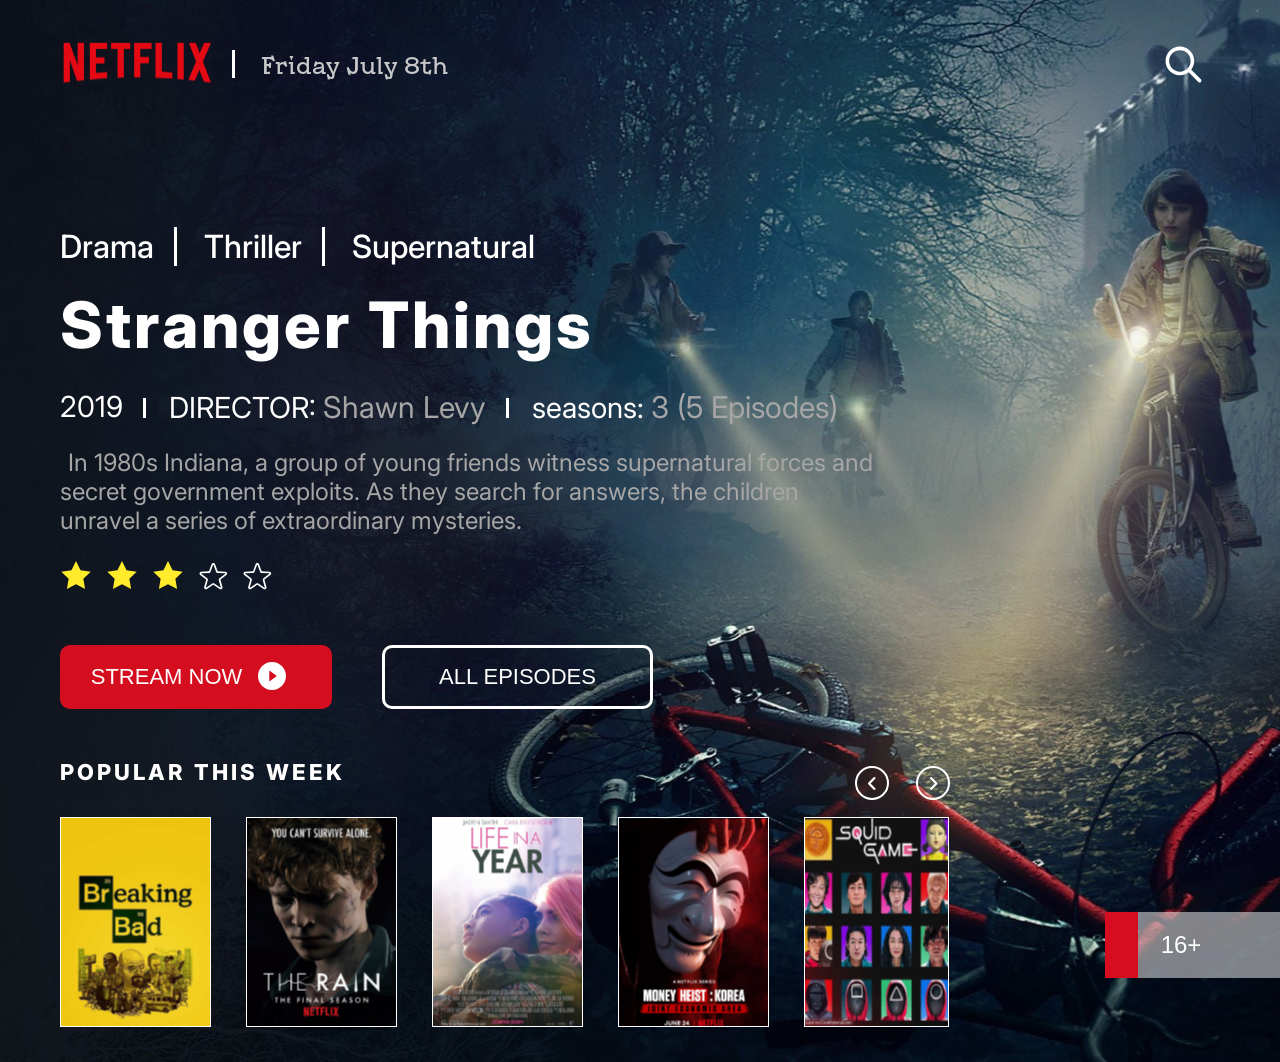
==== commit 255787de: "adding netflix-page" ====
--- a/index.html
+++ b/index.html
@@ -4,93 +4,85 @@
 <head>
     <meta charset="UTF-8">
     <meta name="viewport" content="width=device-width, initial-scale=1.0">
-    <title>HomePage</title>
+    <title>Netflix</title>
     <link rel="stylesheet" href="style.css">
     <link rel="preconnect" href="https://fonts.googleapis.com">
     <link rel="preconnect" href="https://fonts.gstatic.com" crossorigin>
-    <link
-        href="https://fonts.googleapis.com/css2?family=DM+Sans:ital,opsz,wght@0,9..40,100..1000;1,9..40,100..1000&family=DM+Serif+Text&family=Poppins:wght@400;700&display=swap"
-        rel="stylesheet">
+    <link href="https://fonts.googleapis.com/css2?family=Inter:wght@100..900&display=swap" rel="stylesheet">
+    <link rel="stylesheet" href="https://cdnjs.cloudflare.com/ajax/libs/font-awesome/6.5.1/css/all.min.css" integrity="sha512-DTOQO9RWCH3ppGqcWaEA1BIZOC6xxalwEsw9c2QQeAIftl+Vegovlnee1c9QX4TctnWMn13TZye+giMm8e2LwA==" crossorigin="anonymous" referrerpolicy="no-referrer" />
 </head>
 
 <body>
-    <header>
-        <nav class="navbar" id="nav-links">
-            <ul>
-                <li class="nav-item">
-                    <a class="nav-link" href="">Home</a>
-                </li>
-                <li class="nav-item">
-                    <a class="nav-link" href="">Menu</a>
-                </li>
-                <li class="nav-item">
-                    <a class="nav-link" href="">Contact</a>
-                </li>
-                <li class="nav-item">
-                    <a class="nav-link" href="">Shop</a>
-                </li>
-                <form action="">
-                    <input type="text" placeholder="Search">
-                </form>
-            </ul>
-        </nav>
-    </header>
     <main>
-        <section class="main-section">
-            <p class="title">Fast</p>
-            <div class="subtitle">
-                <p class="subtext">F o o d</p>
-                <p class="subtext">D e l i v e r y</p>
+        <header>
+            <div class="header-logo">
+                <img src="imgs/netflix.svg" alt="logo">
+                <span class="date-logo">Friday July 8th</span>
+            </div>
+            <div class="header-user">
+                <img src="imgs/search.svg" alt="">
+                <img src="imgs/face.svg" alt="">
+            </div>
+        </header>
+        <br>
+        <section class="main-content">
+            <div class="types">
+                <span>Drama</span>
+                <span>Thriller</span>
+                <span>Supernatural</span>
+            </div>
+            <p class="title-text">Stranger Things</p>
+            <div class="info">
+                <div class="info-item">
+                    2019
+                </div>
+                <div class="info-item">DIRECTOR:
+                    <span class="secondary-info">Shawn Levy</span>
+                </div>
+                <div class="info-item">seasons:
+                    <span class="secondary-info">3 (5 Episodes)</span>
+                </div>
+            </div>
+            <p class="description"> <span class="paragraph">In</span> 1980s Indiana, a group of young friends witness
+                supernatural forces and <br>secret government exploits. As they search for answers, the
+                children<br>unravel
+                a series of extraordinary mysteries.</p>
+            <img class="star-icon" src="imgs/star.svg" alt="">
+            <img class="star-icon" src="imgs/star.svg" alt="">
+            <img class="star-icon" src="imgs/star.svg" alt="">
+            <img class="star-icon" src="imgs/not-star.svg" alt="">
+            <img class="star-icon" src="imgs/not-star.svg" alt="">
+            <div class="btn-content">
+                <button class="stream-btn"> STREAM NOW</button>
+                <img class="volume" src="imgs/start.svg" alt="">
+                <button class="episode-btn">ALL EPISODES</button>
             </div>
         </section>
-        <div class="description">
-            <p class="description-text">Sed ut perspiciatis unde omnis iste natus sit voluptatem <br>accusantium
-                doloremque laudantium</p>
-        </div>
+            <div class="recomendation">
+                <p class="pop-films">POPULAR THIS WEEK</p>
+                <div class="recomendation-btn">
+                    <button>
+                        <i class="fa-solid fa-angle-left"></i>                   
+                    </button>
+                    <button>
+                        <i class="fa-solid fa-angle-right"></i>                    
+                    </button>
+                </div>
+            </div>
+        <section class="footer">
+            <div class="footer-posters">
+                <img class="film" src="imgs/first-f.svg" alt="">
+                <img class="film" src="imgs/second-f.svg" alt="">
+                <img class="film" src="imgs/third-f.svg" alt="">
+                <img class="film" src="imgs/fourth-f.svg" alt="">
+                <img class="film" src="imgs/fifth-f.svg" alt="">
+            </div>
+            <div class="footer-btn">
+                <button class="age-category-btn">16+</button>
+                <img class="back-btn" src="imgs/16+_red.svg" alt="">
+            </div>
+    </section>
     </main>
-    <section class="time-of-day">
-        <div class="food_category">
-            <p class="category_name">Breakfast</p>
-            <img class="food_image" src="img/breakfast.svg" alt="">
-        </div>
-        <div class="food-category">
-            <p class="category_name">Lunch</p>
-            <img class="food_image" src="img/lunch.svg" alt="">
-        </div>
-        <div class="food-category">
-            <p class="category_name">Dinner</p>
-            <img class="food_image" src="img/dinner.svg" alt="">
-        </div>
-    </section>
-    <section class="recipe">
-        <p class="dish-name">French Onion Chicken</p>
-        <ul>
-            <li class="ingredient-item">Ingredients</li>
-            <li class="ingredient-item">1 tbsp olive oil</li>
-            <li class="ingredient-item">2 lbs chicken breasts</li>
-            <li class="ingredient-item">1/2 tsp kosher salt</li>
-            <li class="ingredient-item">1/2 tsp ground black pepper</li>
-            <li class="ingredient-item">2 tbsp buttero<span class="col-item">(if ordered).</span></li>
-        </ul>
-        <div class="meal-details">
-            <p class="meal-info"><span class="col-item">Size</span><br> <span
-                    class="size-item">Medium</span></p>
-            <p class="meal-info"><span class="col-item">Energy</span><br><span class="size-item">554
-                    KCal</span></p>
-            <p class="meal-info"><span class="col-item">Delivery</span><br><span class="size-item">45
-                    min</span></p>
-        </div>
-    </section>
-    <section class="footer">
-        <div class="designer-info">
-            <p> Kabeer UI UX designer</p>
-        </div>
-        <div class="about_us">
-            <p class="about_title">About</p>
-            <img src="img/star.svg" alt=""><span class="rating">4.8</span><span class="review"> (41 Reviews)</span>
-            <div class="line"></div>
-        </div>
-    </section>
 </body>
 
 </html>
--- a/style.css
+++ b/style.css
@@ -1,192 +1,264 @@
+@font-face {
+    font-family: "KyivTypeTitling";
+    src: url(/fonts/KyivTypeTitling-Medium.otf)
+}
+
+* {
+    box-sizing: border-box;
+    color: #fff;
+}
+
 body {
-    background-color: #24252A;
-    font-family: 'Poppins', sans-serif;
+    background-image: url(./imgs/back.svg);
+    background-repeat: no-repeat;
+    background-size: cover;
+    background-position: top center;
+    font-family: "Inter", sans-serif;
+    margin: 0 30px 0 60px;
+}
+
+/* Header */
+
+
+
+header {
+    display: flex;
+    justify-content: space-between;
+    padding: 40px 0px 118px 0px;
+}
+
+.header-logo,
+.header-user {
+    display: flex;
+    align-items: center;
+}
+
+.header-user {
+    column-gap: 45px;
+}
+
+.header-logo {
+    column-gap: 16px;
+}
+
+.date-logo {
+    font-family: "KyivTypeTitling", sans-serif;
+    font-size: 24px;
+    font-weight: 500;
+    display: inline-block;
+    position: relative;
+    padding-left: 29px;
+    color: #C8C8C8;
+}
+
+.date-logo::before {
+    content: "";
+    display: block;
+    width: 3px;
+    height: 28px;
+    background-color: #fff;
+    position: absolute;
+    left: 0;
+}
+
+
+
+    /* Main */
+
+.types span {
+    display: inline-block;
+    padding: 0 23px;
+    position: relative;
+    font-size: 32px;
+    font-weight: 500;
+    line-height: 39px;
+    margin-bottom: 30px;
+
+}
+
+.types span::before {
+    content: "";
+    display: block;
+    width: 3px;
+    height: 39px;
+    background-color: #fff;
+    position: absolute;
+    right: 0;
+}
+
+.types span:first-child {
+    padding-left: 0;
+}
+
+.types span:last-child::before {
+    display: none;
+}
+
+/* info */ 
+
+.title-text {
+    font-size: 64px;
+    font-weight: 800;
+    margin-top: -10px;
+    letter-spacing: 3px;
+}
+
+
+.info {
+    display: flex;
+    margin-bottom: 40px;
+    margin-top: -20px;
+}
+
+.info-item {
+    font-size: 29px;
+    line-height: 0;
+    position: relative;
+    padding: 0 23px;
+}
+
+.secondary-info {
+    font-size: 30px;
+    color: #A7A6A6;
+}
+
+.info-item::after {
+    content: "";
+    display: block;
+    width: 3px;
+    height: 20px;
+    background-color: #fff;
+    position: absolute;
+    right: 0;
+    top: -9px;
+}
+
+.info-item:first-child {
+    padding-left: 0;
+}
+
+.info-item:last-child::after {
+    display: none;
+}
+
+.description {
+    font-size: 24px;
+    color: #A7A6A6;
+}
+
+.paragraph {
+    font-size: 24px;
+    padding-left: 8px;
+    color: #A7A6A6;
+}
+
+.star-icon {
+    margin-right: 10px;
+}
+
+.btn-content {
+    margin-top: 50px;
+}
+
+.stream-btn {
+    width: 272px;
+    height: 64px;
+    border-radius: 10px;
+    background-color: #D40D1F;
+    border: none;
+    font-size: 22px;
+    font-weight: 500;
+    padding-right: 65px;
+}
+
+.volume {
+    position: relative;
+    right: 80px;
+    top: 8px;
+}
+
+.episode-btn {
+    width: 271px;
+    height: 64px;
+    border: 3px solid;
+    border-radius: 10px;
+    font-size: 22px;
+    font-weight: 500;
+    background: none;
+    margin-left: 10px;
+}
+
+/* Footer */
+
+.recomendation {
+    display: flex;
+    justify-content: space-between;
+    align-items: center;
+    max-width: 890px;
+}
+
+.recomendation-btn {
+    display: flex;
+    column-gap: 27px;
+    align-items: center;
+    margin-top: 50px;
+}
+
+.recomendation-btn button {
+    display: flex;
+    justify-content: center;
+    align-items: center;
+    width: 34px;
+    height: 34px;
+    border: 2px solid rgb(255, 255, 255);
+    border-radius: 100%;
+    background-color: transparent;
     color: #fff;
-}
-
-/* Nav */
-
-.navbar ul {
+    font-size: 17px;
+}
+
+.recomendation-btn button:hover {
+    border: 1.42px solid rgb(167, 166, 166);
+    color: rgba(167, 166, 166);
+}
+
+.pop-films {
+    font-size: 22px;
+    font-weight: 800;
+    margin-top: 50px;
+    letter-spacing: 3px;
+}
+
+.footer {
     display: flex;
     justify-content: space-between;
-    align-items: center;
-    padding: 20px 50px 20px 50px;
-    font-size: 22px;
-    list-style: none;
-}
-
-.nav-link {
-    transition: 0.35s;
-    text-decoration: none;
-    color: #fff;
-}
-
-.nav-link:hover {
-    color: gray;
-}
-
-
-input {
-    background-color: rgba(255, 249, 240, 0.1);
-    color: #fff;
-    width: 294px;
-    height: 50px;
+}
+
+.footer-posters,
+.footer-user {
+    display: flex;
+    align-items: center;
+}
+
+.film {
+    margin: 10px 35px 35px 0px;
+}
+
+.age-category-btn {
+    width: 174px;
+    height: 66px;
+    background-color: rgba(255, 255, 255, 0.49);
+    font-size: 24px;
+    font-weight: 500;
     border: none;
-    border-radius: 30px;
-    font-size: 22px;
-    padding-left: 30px;
-}
-
-input::placeholder {
-    color: rgba(156, 152, 152, 0.47)
-}
-
-/* main */
-
-.main-section {
-    display: flex;
-    margin-left: 110px;
-}
-
-.title {
-    font-size: 125px;
-    font-weight: 700;
-
-}
-
-.subtitle {
-    display: flex;
-    flex-direction: column;
-
-}
-
-.subtext {
-    color: rgba(255, 146, 44, 0.78);
-    font-size: 52px;
-    font-weight: 700;
-    margin: -180px 15px;
-    padding-top: 334px;
-}
-
-.description {
-    margin-left: 115px;
-    margin-top: -180px;
-    font-size: 22px;
-}
-
-.description-text {
-    color: #909090;
-
-}
-
-/* Food category */
-
-
-.time-of-day {
-    display: flex;
-    justify-content: center;
-    margin-right: 70px;
-}
-
-.category_name {
-    text-align: center;
-    margin-right: 60px;
-    font-size: 14px;
-    font-weight: 500;
-}
-
-.food_image {
-    margin-right: 60px;
-}
-
-
-/* recipe*/
-
-.recipe ul {
-    margin-left: 95px;
-    font-family: 'DM Sans', sans-serif;
-}
-
-.dish-name {
-    font-family: 'DM Sans', sans-serif;
-    font-size: 32px;
-    font-weight: 700;
-    margin-left: 115px;
-    margin-bottom: -15px;
-}
-
-.ingredient-item {
-    color: #C4C4C4;
-
-}
-
-.ingredient-item::marker {
-    color: #fff;
-}
-
-.meal-details {
-    display: flex;
-    justify-content: center;
-    margin-top: -100px;
-    margin-right: 160px;
-}
-
-.meal-info {
-    margin-right: 70px;
-    font-weight: 500;
-}
-
-.col-item {
-    color: orange;
-}
-
-.size-item {
-    font-size: 18px;
-}
-
-/* Footer */
-
-.footer {
-    margin-left: 48px;
-}
-
-.designer-info {
-    font-family: 'DM Serif Text', sans-serif;
-    font-size: 48px;
-    display: flex;
-    justify-content: center;
-    margin-bottom: -60px;
-}
-
-.about_us {
-    display: flex;
-    align-items: center;
-    font-size: 16px;
-    color: #333;
-    
-}
-
-.about_title {
-    color: rgba(170, 167, 167, 0.46);
-    font-size: 18px;
-    margin-right: 50px;
-}
-
-.rating {
-    color: #fff;
-    font-size: 18px;
-    margin: 5px;
-}
-
-.review {
-    color: #a5a5a5;
-    font-size: 12px;
-}
-
-.line {
-    width: 354.89px;
-    height: 1px;
-    background: radial-gradient(50% 50% at 50% 50%, #000000 0%, rgba(0, 0, 0, 0) 100%);
-    border: 4px;
-    margin-left: 310px;
+    position: relative;
+    top: 80px;
+    left: 67px;
+    padding-right: 30px;
+}
+
+.back-btn {
+    position:relative;
+    right: 112px;
+    top: 105px;
 }
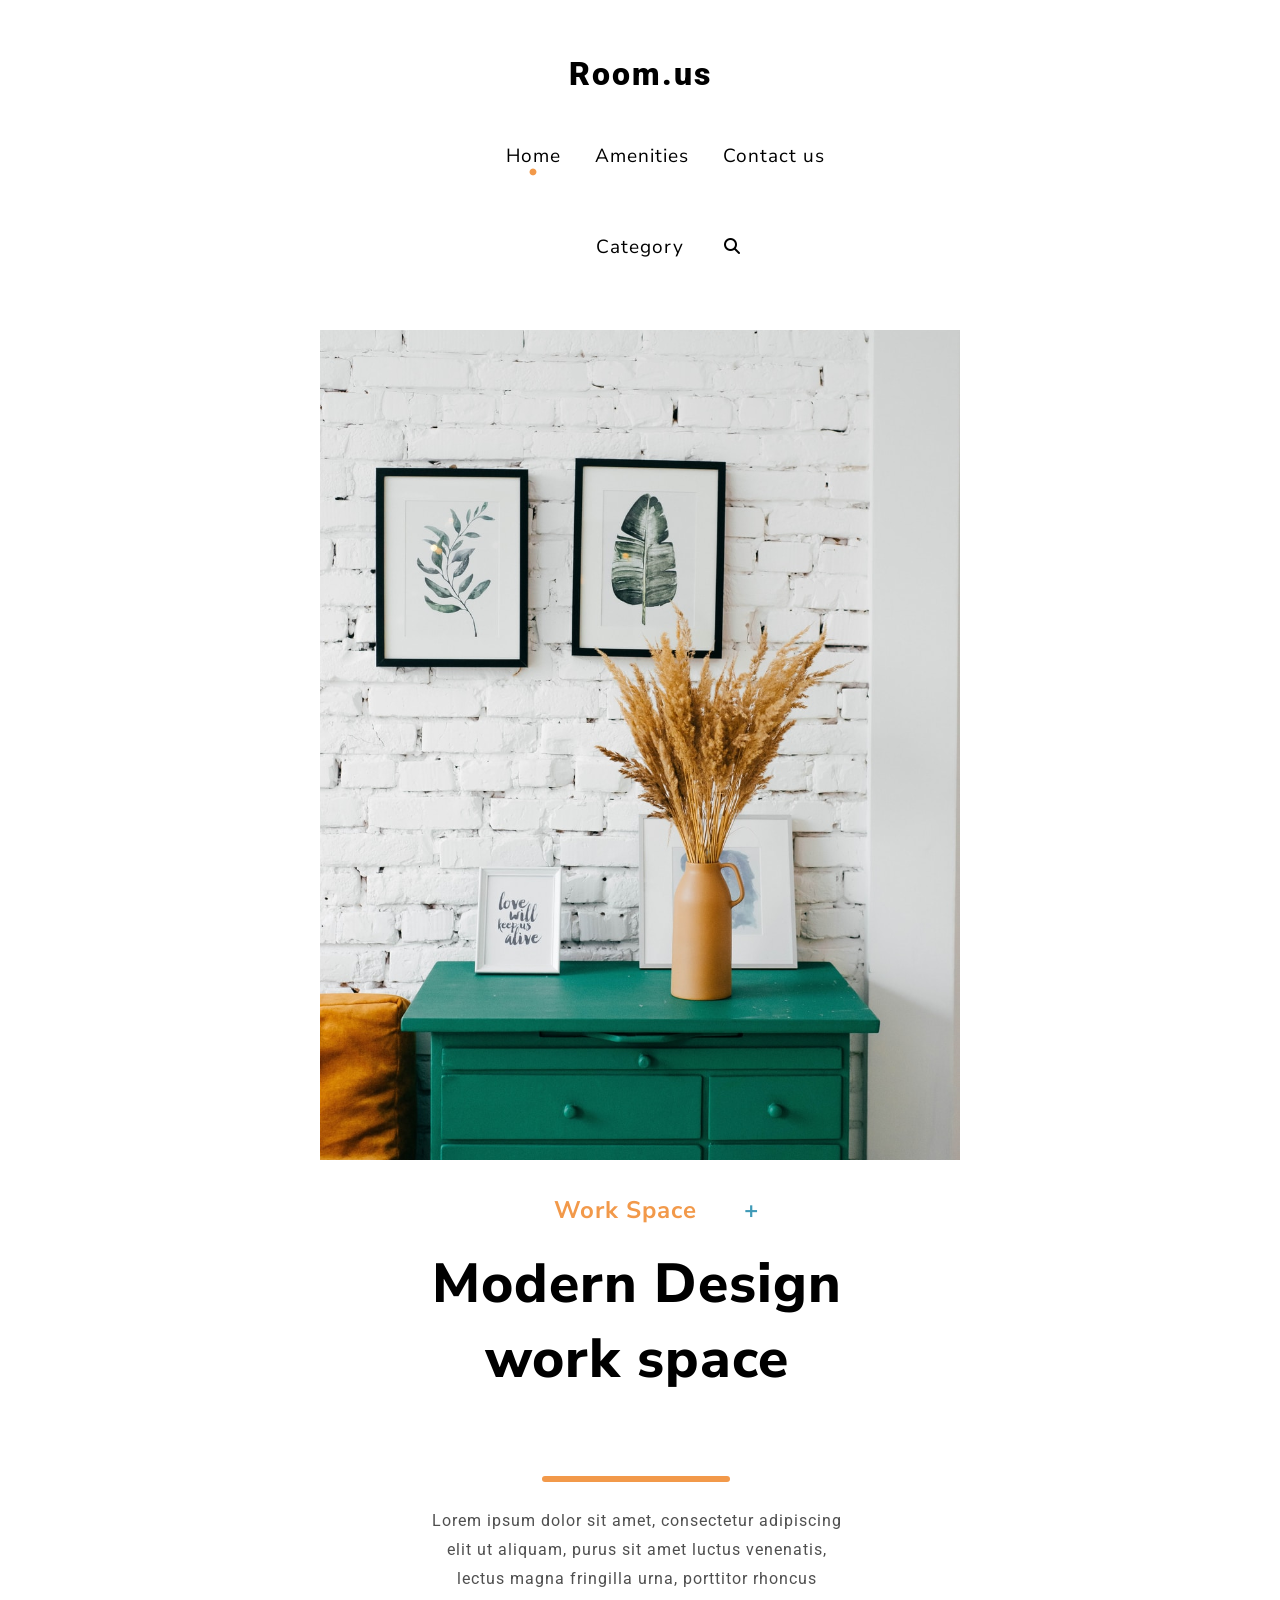
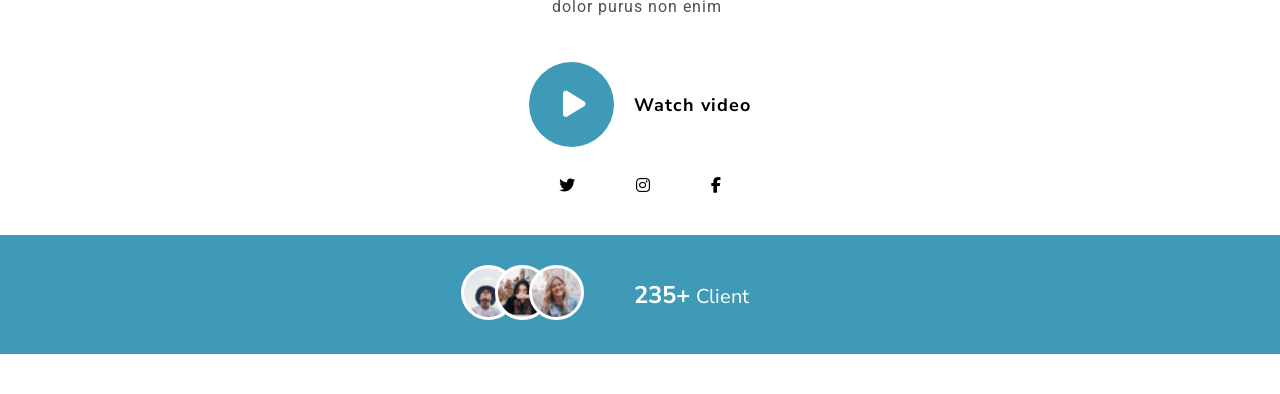
==== commit 7248a730: "Adding room-animation site also with mobile versions" ====
--- a/index.html
+++ b/index.html
@@ -4,85 +4,96 @@
 <head>
     <meta charset="UTF-8">
     <meta name="viewport" content="width=device-width, initial-scale=1.0">
-    <title>Netflix</title>
+    <title>Room</title>
     <link rel="stylesheet" href="style.css">
+    <link rel="stylesheet" href="media.css">
     <link rel="preconnect" href="https://fonts.googleapis.com">
     <link rel="preconnect" href="https://fonts.gstatic.com" crossorigin>
-    <link href="https://fonts.googleapis.com/css2?family=Inter:wght@100..900&display=swap" rel="stylesheet">
-    <link rel="stylesheet" href="https://cdnjs.cloudflare.com/ajax/libs/font-awesome/6.5.1/css/all.min.css" integrity="sha512-DTOQO9RWCH3ppGqcWaEA1BIZOC6xxalwEsw9c2QQeAIftl+Vegovlnee1c9QX4TctnWMn13TZye+giMm8e2LwA==" crossorigin="anonymous" referrerpolicy="no-referrer" />
+    <link href="https://fonts.googleapis.com/css2?family=Nunito+Sans:ital,opsz,wght@0,6..12,200..1000;1,6..12,200..1000&family=Roboto:wght@400;900&display=swap"
+        rel="stylesheet">
+    <link rel="stylesheet" href="https://cdnjs.cloudflare.com/ajax/libs/font-awesome/6.5.1/css/all.min.css"
+        integrity="sha512-DTOQO9RWCH3ppGqcWaEA1BIZOC6xxalwEsw9c2QQeAIftl+Vegovlnee1c9QX4TctnWMn13TZye+giMm8e2LwA=="
+        crossorigin="anonymous" referrerpolicy="no-referrer" />
 </head>
 
 <body>
-    <main>
-        <header>
-            <div class="header-logo">
-                <img src="imgs/netflix.svg" alt="logo">
-                <span class="date-logo">Friday July 8th</span>
+    <div class="back-line"></div>
+    <header>
+        <nav class="navbar" id="nav-links">
+            <nav class="container">
+                <a href="#" class="navbar-logo">Room.us</a>
+                <div class="items">
+                    <ul>
+                        <li class="nav-item">
+                            <a class="nav-link" href="">Home</a>
+                        </li>
+                        <li class="nav-item">
+                            <a class="nav-link" href="">Amenities</a>
+                        </li>
+                        <li class="nav-item">
+                            <a class="nav-link" href="">Contact us</a>
+                        </li>
+                    </ul>
+                </div>
+                <div class="navbar-search">
+                    <ul>
+                        <li class="nav-item">
+                            <a class="nav-link" href="">Category</a>
+                        </li>
+                    </ul>
+                    <div class="nav-icon">
+                        <i class="fa-solid fa-magnifying-glass"></i>
+                    </div>
+                </div>
+            </nav>
+    </header>
+    <section class="main">
+        <div class="left-content">
+            <img class="main-img" src="img/content.svg" alt="">
+        </div>
+        <div class="right-content">
+            <div class="text-content">
+                <p class="title">
+                    Work Space
+                </p>
+                <p class="subtitle">
+                    Modern Design <br>work space
+                </p>
+                    <div class="main-border"></div>
+                <p class="title-text">
+                    Lorem ipsum dolor sit amet, consectetur adipiscing<br>elit ut aliquam, purus sit amet luctus
+                    venenatis,<br> lectus magna fringilla urna, porttitor rhoncus<br>
+                    dolor purus non enim
+                </p>
+                
             </div>
-            <div class="header-user">
-                <img src="imgs/search.svg" alt="">
-                <img src="imgs/face.svg" alt="">
-            </div>
-        </header>
-        <br>
-        <section class="main-content">
-            <div class="types">
-                <span>Drama</span>
-                <span>Thriller</span>
-                <span>Supernatural</span>
-            </div>
-            <p class="title-text">Stranger Things</p>
-            <div class="info">
-                <div class="info-item">
-                    2019
+            <div class="social-media">
+                <div class="video">
+                    <button>
+                        <i class="fa-solid fa-play"></i>
+                    </button>
+                    <p class="video-title">
+                        Watch video
+                    </p>
                 </div>
-                <div class="info-item">DIRECTOR:
-                    <span class="secondary-info">Shawn Levy</span>
-                </div>
-                <div class="info-item">seasons:
-                    <span class="secondary-info">3 (5 Episodes)</span>
+                <div class="social-icons">
+                    <a class="social-link" href="https://twitter.com/"><i class="fa-brands fa-twitter"></i></a>
+                    <a class="social-link" href="https://www.instagram.com/"><i class="fa-brands fa-instagram"></i></a>
+                    <a class="social-link" href="https://www.facebook.com/"><i class="fa-brands fa-facebook-f"></i></a>
                 </div>
             </div>
-            <p class="description"> <span class="paragraph">In</span> 1980s Indiana, a group of young friends witness
-                supernatural forces and <br>secret government exploits. As they search for answers, the
-                children<br>unravel
-                a series of extraordinary mysteries.</p>
-            <img class="star-icon" src="imgs/star.svg" alt="">
-            <img class="star-icon" src="imgs/star.svg" alt="">
-            <img class="star-icon" src="imgs/star.svg" alt="">
-            <img class="star-icon" src="imgs/not-star.svg" alt="">
-            <img class="star-icon" src="imgs/not-star.svg" alt="">
-            <div class="btn-content">
-                <button class="stream-btn"> STREAM NOW</button>
-                <img class="volume" src="imgs/start.svg" alt="">
-                <button class="episode-btn">ALL EPISODES</button>
-            </div>
-        </section>
-            <div class="recomendation">
-                <p class="pop-films">POPULAR THIS WEEK</p>
-                <div class="recomendation-btn">
-                    <button>
-                        <i class="fa-solid fa-angle-left"></i>                   
-                    </button>
-                    <button>
-                        <i class="fa-solid fa-angle-right"></i>                    
-                    </button>
-                </div>
-            </div>
-        <section class="footer">
-            <div class="footer-posters">
-                <img class="film" src="imgs/first-f.svg" alt="">
-                <img class="film" src="imgs/second-f.svg" alt="">
-                <img class="film" src="imgs/third-f.svg" alt="">
-                <img class="film" src="imgs/fourth-f.svg" alt="">
-                <img class="film" src="imgs/fifth-f.svg" alt="">
-            </div>
-            <div class="footer-btn">
-                <button class="age-category-btn">16+</button>
-                <img class="back-btn" src="imgs/16+_red.svg" alt="">
-            </div>
+        </div>
     </section>
-    </main>
+    <section class="footer">
+        <div class="footer-img">
+            <img src="img/face.svg" alt="">
+            <img class="img-face-2" src="img/face-1.svg" alt="">
+            <img class="img-face-3" src="img/face-2.svg" alt="">
+        </div>
+        <p class="client-info">
+            235+ <span class="img-subtitle">Client</span>
+        </p>
+    </section>
 </body>
 
 </html>
--- a/style.css
+++ b/style.css
@@ -1,264 +1,237 @@
-@font-face {
-    font-family: "KyivTypeTitling";
-    src: url(/fonts/KyivTypeTitling-Medium.otf)
-}
-
 * {
     box-sizing: border-box;
+    margin: 0;
+}
+
+:root {
+    --main-font-color: #F2994A;
+    --secondary-font-color: #4F4F4F;
+    --font-family: 'Roboto', sans-serif;
+    --secondary-font-family: 'Nunito Sans', sans-serif;
+    --main-font-size: 19px;
+}
+
+.back-line {
+    background-color: #F9F9F9;
+    width: 118px;
+    height: 100%;
+    position: fixed;
+    top: 0;
+    left: 230px;
+    bottom: 0;
+    z-index: -1;
+}
+
+/* Nav */
+
+.navbar .container {
+    display: flex;
+    justify-content: space-between;
+    align-items: center;
+    margin: 55px 137px;
+}
+
+.navbar-logo {
+    font-size: 32px;
+    font-family: var(--font-family);
+    font-weight: 900;
+    text-decoration: none;
+    color: #000;
+    letter-spacing: 2px;
+}
+
+.navbar ul {
+    list-style-type: none;
+}
+
+.navbar li {
+    display: inline-block;
+}
+
+.navbar .nav-item:first-child a:before {
+    content: '\2022';
+    color: #F2994A;
+    position: relative;
+    top: 15px;
+    left: 33px;
+}
+
+.navbar .nav-item:last-child a:before {
+    display: none;
+}
+
+
+
+.navbar li a {
+    display: inline-block;
+    color: #000;
+    text-decoration: none;
+    font-family: var(--secondary-font-family);
+    font-size: var(--main-font-size);
+    padding: 15px;
+    transition: all .3s ease-in-out;
+    letter-spacing: 1px;
+}
+
+
+.navbar li a:hover {
+    color: rgb(235, 131, 13);
+}
+
+.navbar-search {
+    display: flex;
+    align-items: center;
+    column-gap: 25px;
+}
+
+
+/* Main */
+
+.main {
+    display: flex;
+    justify-content: space-between;
+    align-items: flex-start;
+    margin: 198px 137px 0 137px;
+    
+}
+
+.title {
+    font-family: var(--secondary-font-family);
+    font-size: 24px;
+    font-weight: 700;
+    color: var(--main-font-color)
+}
+
+.title:after {
+    content: '+';
+    color: #3F9AB7;
+    position: relative;
+    left: 350px;
+}
+
+.subtitle {
+    font-family: var(--secondary-font-family);
+    font-size: 65px;
+    font-weight: 800;
+    color: #000;
+    margin-bottom: 80px;
+    margin-top: 10px;
+}
+
+.title-text {
+    font-family: var(--font-family);
+    font-size: 16px;
+    font-weight: 400;
+    color: #4F4F4F;
+    line-height: 28.8px;
+}
+
+.left-content {
+    width: 37%;
+}
+
+.main-img {
+    width: 100%;
+}
+
+.right-content {
+    width: 50%;
+    letter-spacing: 1px;
+}
+
+.text-content {
+    border-right: 1px solid #333333;
+    margin-right: 7px;
+}
+
+.main-border {
+    width: 188px;
+    height: 6px;
+    border-radius: 4px;
+    background-color: var(--main-font-color);
+    margin-bottom: 25px;
+
+}
+
+.social-media {
+    display: flex;
+    justify-content: space-between;
+    align-items: center;
+    margin-top: 40px;
+}
+
+.video {
+    display: flex;
+    align-items: center;
+}
+
+.video button {
+    background-color: #3F9AB7;
     color: #fff;
-}
-
-body {
-    background-image: url(./imgs/back.svg);
-    background-repeat: no-repeat;
-    background-size: cover;
-    background-position: top center;
-    font-family: "Inter", sans-serif;
-    margin: 0 30px 0 60px;
-}
-
-/* Header */
-
-
-
-header {
-    display: flex;
-    justify-content: space-between;
-    padding: 40px 0px 118px 0px;
-}
-
-.header-logo,
-.header-user {
-    display: flex;
-    align-items: center;
-}
-
-.header-user {
-    column-gap: 45px;
-}
-
-.header-logo {
-    column-gap: 16px;
-}
-
-.date-logo {
-    font-family: "KyivTypeTitling", sans-serif;
+    font-size: 30px;
+    padding-left: 12px;
+    border: none;
+    border-radius: 100%;
+    width: 85px;
+    height: 85px;
+}
+
+.video-title {
+    font-family: var(--secondary-font-family);
+    font-weight: 700;
+    font-size: 18px;
+    margin-left: 20px;
+}
+
+.social-icons {
+    display: flex;
+    flex-direction: column;
+    row-gap: 20px;
+    align-items: center;
+}
+
+.social-link{
+    color: #000;
+}
+
+.social-icons i:hover {
+    transition: 0.3s ease-in-out;
+    background-color: var(--main-font-color);
+    border-radius: 50%;
+    color: #fff;
+    padding: 10px;
+}
+
+
+.footer {
+    background-color: #3F9AB7;
+    margin: 40px 0;
+    padding: 30px;
+    display: flex;
+    justify-content: center;
+    align-items: center;
+}
+
+.img-face-2 {
+    position: relative;
+    right: 25px;
+}
+
+.img-face-3 {
+    position: relative;
+    right: 50px;
+}
+
+.client-info {
+    font-family: var(--secondary-font-family);
     font-size: 24px;
-    font-weight: 500;
-    display: inline-block;
-    position: relative;
-    padding-left: 29px;
-    color: #C8C8C8;
-}
-
-.date-logo::before {
-    content: "";
-    display: block;
-    width: 3px;
-    height: 28px;
-    background-color: #fff;
-    position: absolute;
-    left: 0;
-}
-
-
-
-    /* Main */
-
-.types span {
-    display: inline-block;
-    padding: 0 23px;
-    position: relative;
-    font-size: 32px;
-    font-weight: 500;
-    line-height: 39px;
-    margin-bottom: 30px;
-
-}
-
-.types span::before {
-    content: "";
-    display: block;
-    width: 3px;
-    height: 39px;
-    background-color: #fff;
-    position: absolute;
-    right: 0;
-}
-
-.types span:first-child {
-    padding-left: 0;
-}
-
-.types span:last-child::before {
-    display: none;
-}
-
-/* info */ 
-
-.title-text {
-    font-size: 64px;
-    font-weight: 800;
-    margin-top: -10px;
-    letter-spacing: 3px;
-}
-
-
-.info {
-    display: flex;
-    margin-bottom: 40px;
-    margin-top: -20px;
-}
-
-.info-item {
-    font-size: 29px;
-    line-height: 0;
-    position: relative;
-    padding: 0 23px;
-}
-
-.secondary-info {
-    font-size: 30px;
-    color: #A7A6A6;
-}
-
-.info-item::after {
-    content: "";
-    display: block;
-    width: 3px;
-    height: 20px;
-    background-color: #fff;
-    position: absolute;
-    right: 0;
-    top: -9px;
-}
-
-.info-item:first-child {
-    padding-left: 0;
-}
-
-.info-item:last-child::after {
-    display: none;
-}
-
-.description {
-    font-size: 24px;
-    color: #A7A6A6;
-}
-
-.paragraph {
-    font-size: 24px;
-    padding-left: 8px;
-    color: #A7A6A6;
-}
-
-.star-icon {
-    margin-right: 10px;
-}
-
-.btn-content {
-    margin-top: 50px;
-}
-
-.stream-btn {
-    width: 272px;
-    height: 64px;
-    border-radius: 10px;
-    background-color: #D40D1F;
-    border: none;
-    font-size: 22px;
-    font-weight: 500;
-    padding-right: 65px;
-}
-
-.volume {
-    position: relative;
-    right: 80px;
-    top: 8px;
-}
-
-.episode-btn {
-    width: 271px;
-    height: 64px;
-    border: 3px solid;
-    border-radius: 10px;
-    font-size: 22px;
-    font-weight: 500;
-    background: none;
-    margin-left: 10px;
-}
-
-/* Footer */
-
-.recomendation {
-    display: flex;
-    justify-content: space-between;
-    align-items: center;
-    max-width: 890px;
-}
-
-.recomendation-btn {
-    display: flex;
-    column-gap: 27px;
-    align-items: center;
-    margin-top: 50px;
-}
-
-.recomendation-btn button {
-    display: flex;
-    justify-content: center;
-    align-items: center;
-    width: 34px;
-    height: 34px;
-    border: 2px solid rgb(255, 255, 255);
-    border-radius: 100%;
-    background-color: transparent;
+    font-weight: 700;
     color: #fff;
-    font-size: 17px;
-}
-
-.recomendation-btn button:hover {
-    border: 1.42px solid rgb(167, 166, 166);
-    color: rgba(167, 166, 166);
-}
-
-.pop-films {
-    font-size: 22px;
-    font-weight: 800;
-    margin-top: 50px;
-    letter-spacing: 3px;
-}
-
-.footer {
-    display: flex;
-    justify-content: space-between;
-}
-
-.footer-posters,
-.footer-user {
-    display: flex;
-    align-items: center;
-}
-
-.film {
-    margin: 10px 35px 35px 0px;
-}
-
-.age-category-btn {
-    width: 174px;
-    height: 66px;
-    background-color: rgba(255, 255, 255, 0.49);
-    font-size: 24px;
-    font-weight: 500;
-    border: none;
-    position: relative;
-    top: 80px;
-    left: 67px;
-    padding-right: 30px;
-}
-
-.back-btn {
-    position:relative;
-    right: 112px;
-    top: 105px;
+
+}
+
+.img-subtitle {
+    font-weight: 400;
+    font-size: 20px;
+    margin-right: 70px;
 }
--- a/media.css
+++ b/media.css
@@ -0,0 +1,103 @@
+@media (max-width:1320px) {
+    .navbar .container {
+        justify-content: center;
+        flex-wrap: wrap;
+        flex-direction: column;
+        row-gap: 35px;
+    }
+
+    .back-line {
+        display: none;
+    }
+
+    .main {
+        width: 100%;
+        margin: 0;
+        align-items: center;
+        flex-direction: column;
+        text-align: center;
+    }
+
+    .left-content {
+        width: 50%;
+    }
+
+    .right-content {
+        display: flex;
+        flex-direction: column;
+        align-items: center;
+    }
+
+    .title {
+        margin-top: 30px;
+    }
+
+    .title:after {
+        left: 40px;
+    }
+
+    .subtitle {
+        font-size: 55px;
+        margin-top: 20px;
+    }
+
+    .main-border {
+        margin-left: 110px;
+    }
+
+    .text-content {
+        border: none;
+    }
+
+    .social-media {
+        justify-content: center;
+        flex-direction: column;
+        align-items: center;
+    }
+
+    .social-icons {
+        display: flex;
+        flex-direction: row;
+        column-gap: 60px;
+        align-items: center;
+        margin-top: 30px;
+    }
+}
+
+@media (max-width:820px) {
+    .navbar .container {
+        text-align: center;
+        flex-direction: column;
+        flex-wrap: nowrap;
+    }
+
+    .navbar .nav-item:first-child a:before {
+        display: none;
+    }
+
+    .navbar li a {
+        padding: 15px;
+        margin-right: 40px;
+    }
+
+    .navbar-search {
+        text-align: center;
+        justify-content: center;
+        column-gap: 0;
+
+    }
+
+    .title:after {
+        left: 25px;
+    }
+
+    .img-subtitle {
+        margin-right: 20px;
+    }
+
+    .main-border {
+        margin-left: 5px;
+        margin-left: auto;
+        margin-right: auto;
+    }
+}
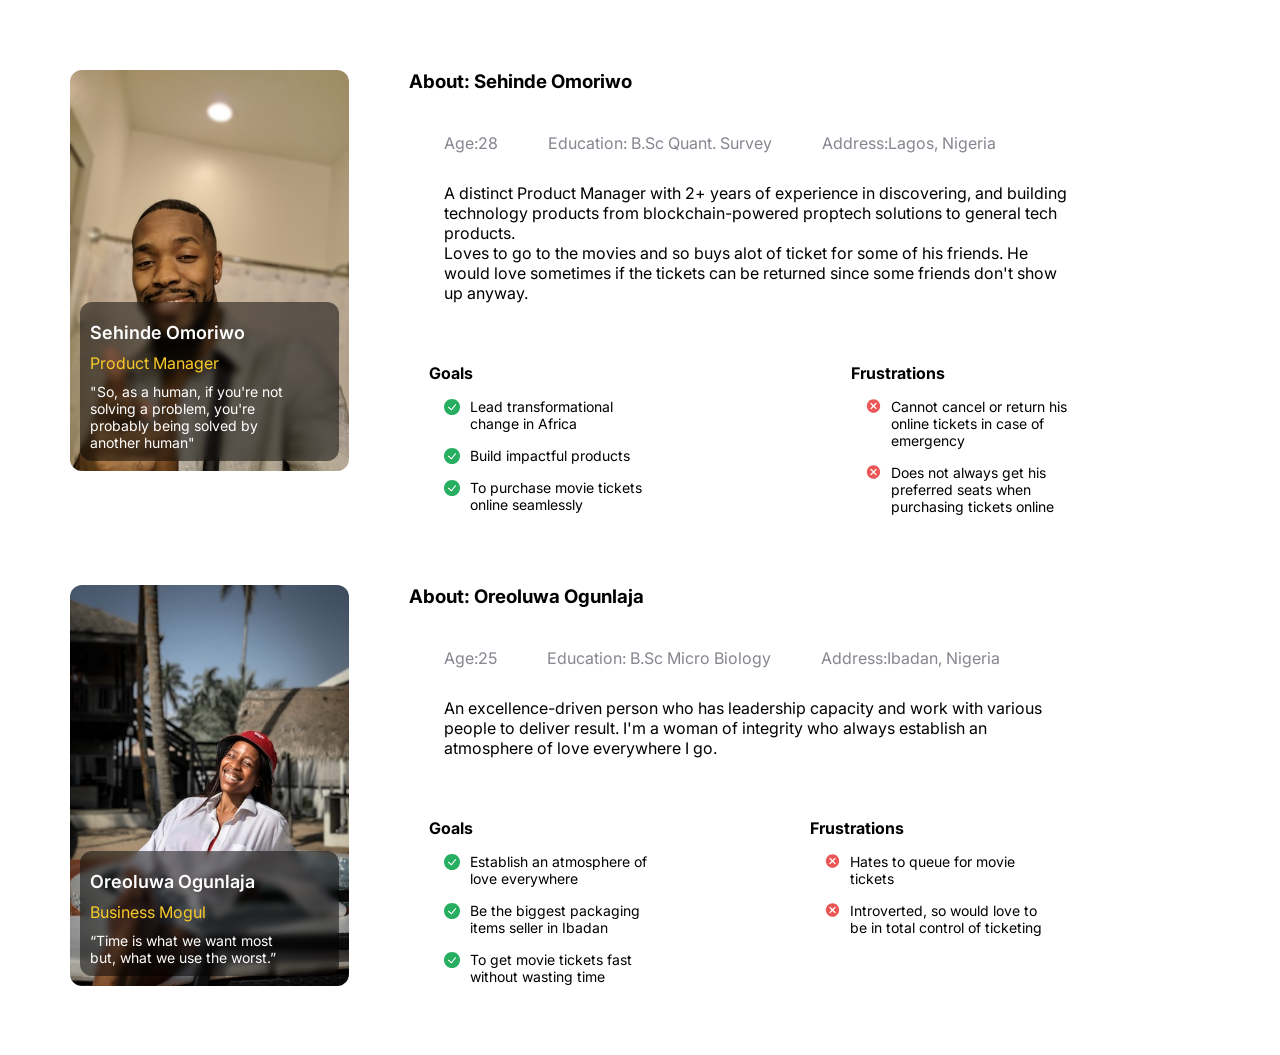
==== commit af77c99e: "Adding-css-grid-page" ====
--- a/index.html
+++ b/index.html
@@ -4,95 +4,130 @@
 <head>
     <meta charset="UTF-8">
     <meta name="viewport" content="width=device-width, initial-scale=1.0">
-    <title>Room</title>
-    <link rel="stylesheet" href="style.css">
-    <link rel="stylesheet" href="media.css">
+    <title>Document</title>
     <link rel="preconnect" href="https://fonts.googleapis.com">
     <link rel="preconnect" href="https://fonts.gstatic.com" crossorigin>
-    <link href="https://fonts.googleapis.com/css2?family=Nunito+Sans:ital,opsz,wght@0,6..12,200..1000;1,6..12,200..1000&family=Roboto:wght@400;900&display=swap"
+    <link
+        href="https://fonts.googleapis.com/css2?family=Inter:ital,opsz,wght@0,14..32,100..900;1,14..32,100..900&display=swap"
         rel="stylesheet">
-    <link rel="stylesheet" href="https://cdnjs.cloudflare.com/ajax/libs/font-awesome/6.5.1/css/all.min.css"
-        integrity="sha512-DTOQO9RWCH3ppGqcWaEA1BIZOC6xxalwEsw9c2QQeAIftl+Vegovlnee1c9QX4TctnWMn13TZye+giMm8e2LwA=="
-        crossorigin="anonymous" referrerpolicy="no-referrer" />
+    <link rel="stylesheet" href="./Css/style.css">
 </head>
 
 <body>
-    <div class="back-line"></div>
-    <header>
-        <nav class="navbar" id="nav-links">
-            <nav class="container">
-                <a href="#" class="navbar-logo">Room.us</a>
-                <div class="items">
-                    <ul>
-                        <li class="nav-item">
-                            <a class="nav-link" href="">Home</a>
-                        </li>
-                        <li class="nav-item">
-                            <a class="nav-link" href="">Amenities</a>
-                        </li>
-                        <li class="nav-item">
-                            <a class="nav-link" href="">Contact us</a>
-                        </li>
-                    </ul>
-                </div>
-                <div class="navbar-search">
-                    <ul>
-                        <li class="nav-item">
-                            <a class="nav-link" href="">Category</a>
-                        </li>
-                    </ul>
-                    <div class="nav-icon">
-                        <i class="fa-solid fa-magnifying-glass"></i>
-                    </div>
-                </div>
-            </nav>
-    </header>
-    <section class="main">
-        <div class="left-content">
-            <img class="main-img" src="img/content.svg" alt="">
-        </div>
-        <div class="right-content">
-            <div class="text-content">
-                <p class="title">
-                    Work Space
-                </p>
-                <p class="subtitle">
-                    Modern Design <br>work space
-                </p>
-                    <div class="main-border"></div>
-                <p class="title-text">
-                    Lorem ipsum dolor sit amet, consectetur adipiscing<br>elit ut aliquam, purus sit amet luctus
-                    venenatis,<br> lectus magna fringilla urna, porttitor rhoncus<br>
-                    dolor purus non enim
-                </p>
-                
-            </div>
-            <div class="social-media">
-                <div class="video">
-                    <button>
-                        <i class="fa-solid fa-play"></i>
-                    </button>
-                    <p class="video-title">
-                        Watch video
-                    </p>
-                </div>
-                <div class="social-icons">
-                    <a class="social-link" href="https://twitter.com/"><i class="fa-brands fa-twitter"></i></a>
-                    <a class="social-link" href="https://www.instagram.com/"><i class="fa-brands fa-instagram"></i></a>
-                    <a class="social-link" href="https://www.facebook.com/"><i class="fa-brands fa-facebook-f"></i></a>
+    <section class="Sehinde">
+        <div class="image-container">
+            <img class='Profile-img' src="./img/First-person.png" alt="">
+            <div class="text-overlay">
+                <div class="text-background">
+                    <p class="Name">Sehinde Omoriwo</p>
+                    <p class="job-text">Product Manager</p>
+                    <p class="job-info">"So, as a human, if you're not<br>solving a problem, you're<br> probably being
+                        solved by<br> another human"</p>
                 </div>
             </div>
         </div>
+        <div class="right-content">
+            <h3>About: Sehinde Omoriwo</h3>
+            <div class="info">
+                <div class="info-person">
+                    <p class="about-person">Age:28</p>
+                    <p class="about-person">Education: B.Sc Quant. Survey</p>
+                    <p class="about-person">Address:Lagos, Nigeria</p>
+                </div>
+                <p class="info-life">A distinct Product Manager with 2+ years of experience in discovering, and
+                    building<br> technology products from blockchain-powered proptech solutions to general tech<br>
+                    products.<br>
+                    Loves to go to the movies and so buys alot of ticket for some of his friends. He<br> would love
+                    sometimes if the tickets can be returned since some friends don't show<br> up anyway.</p>
+            </div>
+            <div class="goal-frustration-container">
+                <div class="goal">
+                    <p class="title-info">Goals</p>
+                    <div class="goal-item">
+                        <img src="./img/goal.svg" alt="">
+                        <p class="every">Lead transformational<br> change in Africa</p>
+                    </div>
+                    <div class="goal-item">
+                        <img src="./img/goal.svg" alt="">
+                        <p class="every">Build impactful products</p>
+                    </div>
+                    <div class="goal-item">
+                        <img src="./img/goal.svg" alt="">
+                        <p class="every">To purchase movie tickets<br> online seamlessly</p>
+                    </div>
+                </div>
+                <div class="frustractions">
+                    <p class="title-info">Frustrations</p>
+                    <div class="frustration-item">
+                        <img src="./img/Frustrations.svg" alt="">
+                        <p class="every">Cannot cancel or return his<br> online tickets in case of<br> emergency</p>
+                    </div>
+                    <div class="frustration-item">
+                        <img src="./img/Frustrations.svg" alt="">
+                        <p class="every">Does not always get his<br> preferred seats when<br> purchasing tickets online
+                        </p>
+                    </div>
+                </div>
+            </div>
+        </div>
+        </div>
+        </div>
     </section>
-    <section class="footer">
-        <div class="footer-img">
-            <img src="img/face.svg" alt="">
-            <img class="img-face-2" src="img/face-1.svg" alt="">
-            <img class="img-face-3" src="img/face-2.svg" alt="">
+    <section class="Oreoluwa">
+        <div class="image-container">
+            <img class='Profile-img' src="./img/Second-person.png" alt="">
+            <div class="text-overlay">
+                <div class="text-background">
+                    <p class="Name">Oreoluwa Ogunlaja</p>
+                    <p class="job-text">Business Mogul</p>
+                    <p class="job-info">“Time is what we want most<br> but, what we use the worst.”</p>
+                </div>
+            </div>
         </div>
-        <p class="client-info">
-            235+ <span class="img-subtitle">Client</span>
-        </p>
+        <div class="right-content">
+            <h3>About: Oreoluwa Ogunlaja</h3>
+            <div class="info">
+                <div class="info-person">
+                    <p class="about-person">Age:25</p>
+                    <p class="about-person">Education: B.Sc Micro Biology</p>
+                    <p class="about-person">Address:Ibadan, Nigeria</p>
+                </div>
+                <p class="info-life">An excellence-driven person who has leadership capacity and work with various<br>
+                    people to deliver result. I'm a woman of integrity who always establish an<br> atmosphere of love
+                    everywhere I go.</p>
+            </div>
+            <div class="goal-frustration-container">
+                <div class="goal">
+                    <p class="title-info">Goals</p>
+                    <div class="goal-item">
+                        <img src="./img/goal.svg" alt="">
+                        <p class="every">Establish an atmosphere of<br>love everywhere</p>
+                    </div>
+                    <div class="goal-item">
+                        <img src="./img/goal.svg" alt="">
+                        <p class="every">Be the biggest packaging<br>items seller in Ibadan</p>
+                    </div>
+                    <div class="goal-item">
+                        <img src="./img/goal.svg" alt="">
+                        <p class="every">To get movie tickets fast<br> without wasting time</p>
+                    </div>
+                </div>
+                <div class="frustractions">
+                    <p class="title-info">Frustrations</p>
+                    <div class="frustration-item">
+                        <img src="./img/Frustrations.svg" alt="">
+                        <p class="every">Hates to queue for movie<br> tickets</p>
+                    </div>
+                    <div class="frustration-item">
+                        <img src="./img/Frustrations.svg" alt="">
+                        <p class="every">Introverted, so would love to<br> be in total control of ticketing
+                        </p>
+                    </div>
+                </div>
+            </div>
+        </div>
+        </div>
+        </div>
     </section>
 </body>
 
--- a/Css/style.css
+++ b/Css/style.css
@@ -0,0 +1,123 @@
+* {
+    box-sizing: border-box;
+    margin: 0;
+    font-family: 'Inter', sans-serif;
+}
+
+/* Body */
+body {
+    margin: 70px 0 0 70px;
+}
+
+.Sehinde,
+.Oreoluwa {
+    display: flex;
+    justify-content: flex-start;
+    align-items: flex-start;
+    gap: 60px;
+    margin: 60px 0;
+}
+
+.image-container {
+    display: grid;
+    grid-template-areas: "image";
+    position: relative;
+}
+
+.Profile-img {
+    grid-area: image;
+    width: 279px;
+    height: 401px;
+    border-radius: 12px;
+}
+
+.text-overlay {
+    position: absolute;
+    bottom: 0;
+    left: 0;
+    width: 100%;
+    padding: 10px;
+    box-sizing: border-box;
+}
+
+.text-background {
+    background-color: rgba(0, 0, 0, 0.5);
+    border-radius: 12px;
+    padding: 10px;
+    backdrop-filter: blur(3px);
+}
+
+.text-background p {
+    margin-top: 10px;
+
+}
+
+.Name {
+    font-size: 18px;
+    font-weight: 600;
+    color: #fff;
+}
+
+.job-text {
+    color: #F9CB28;
+    font-size: 16px;
+}
+
+.job-info {
+    font-size: 14px;
+    color: #fff;
+}
+
+.info {
+    margin: 40px 0 0 35px;
+}
+
+.info-person {
+    display: flex;
+    gap: 50px;
+    margin-bottom: 30px;
+}
+
+.about-person {
+    color: #0C0D1F80;
+}
+
+.title {
+    display: flex;
+    justify-content: space-between;
+    margin-top: 60px;
+}
+
+.title-info {
+    font-weight: bold;
+    font-size: 16px;
+    margin-bottom: 10px;
+}
+
+.goal-frustration-container {
+    display: flex;
+    justify-content: space-between;
+    margin-top: 60px;
+}
+
+.goal,
+.frustrations {
+    flex: 1;
+    margin: 0 20px;
+}
+
+.goal-item,
+.frustration-item {
+    display: flex;
+    align-items: flex-start;
+    margin: 15px 0 10px 15px;
+}
+
+.goal-item img,
+.frustration-item img {
+    margin: 1px 10px 0 0;
+}
+
+.every {
+    font-size: 14px;
+}
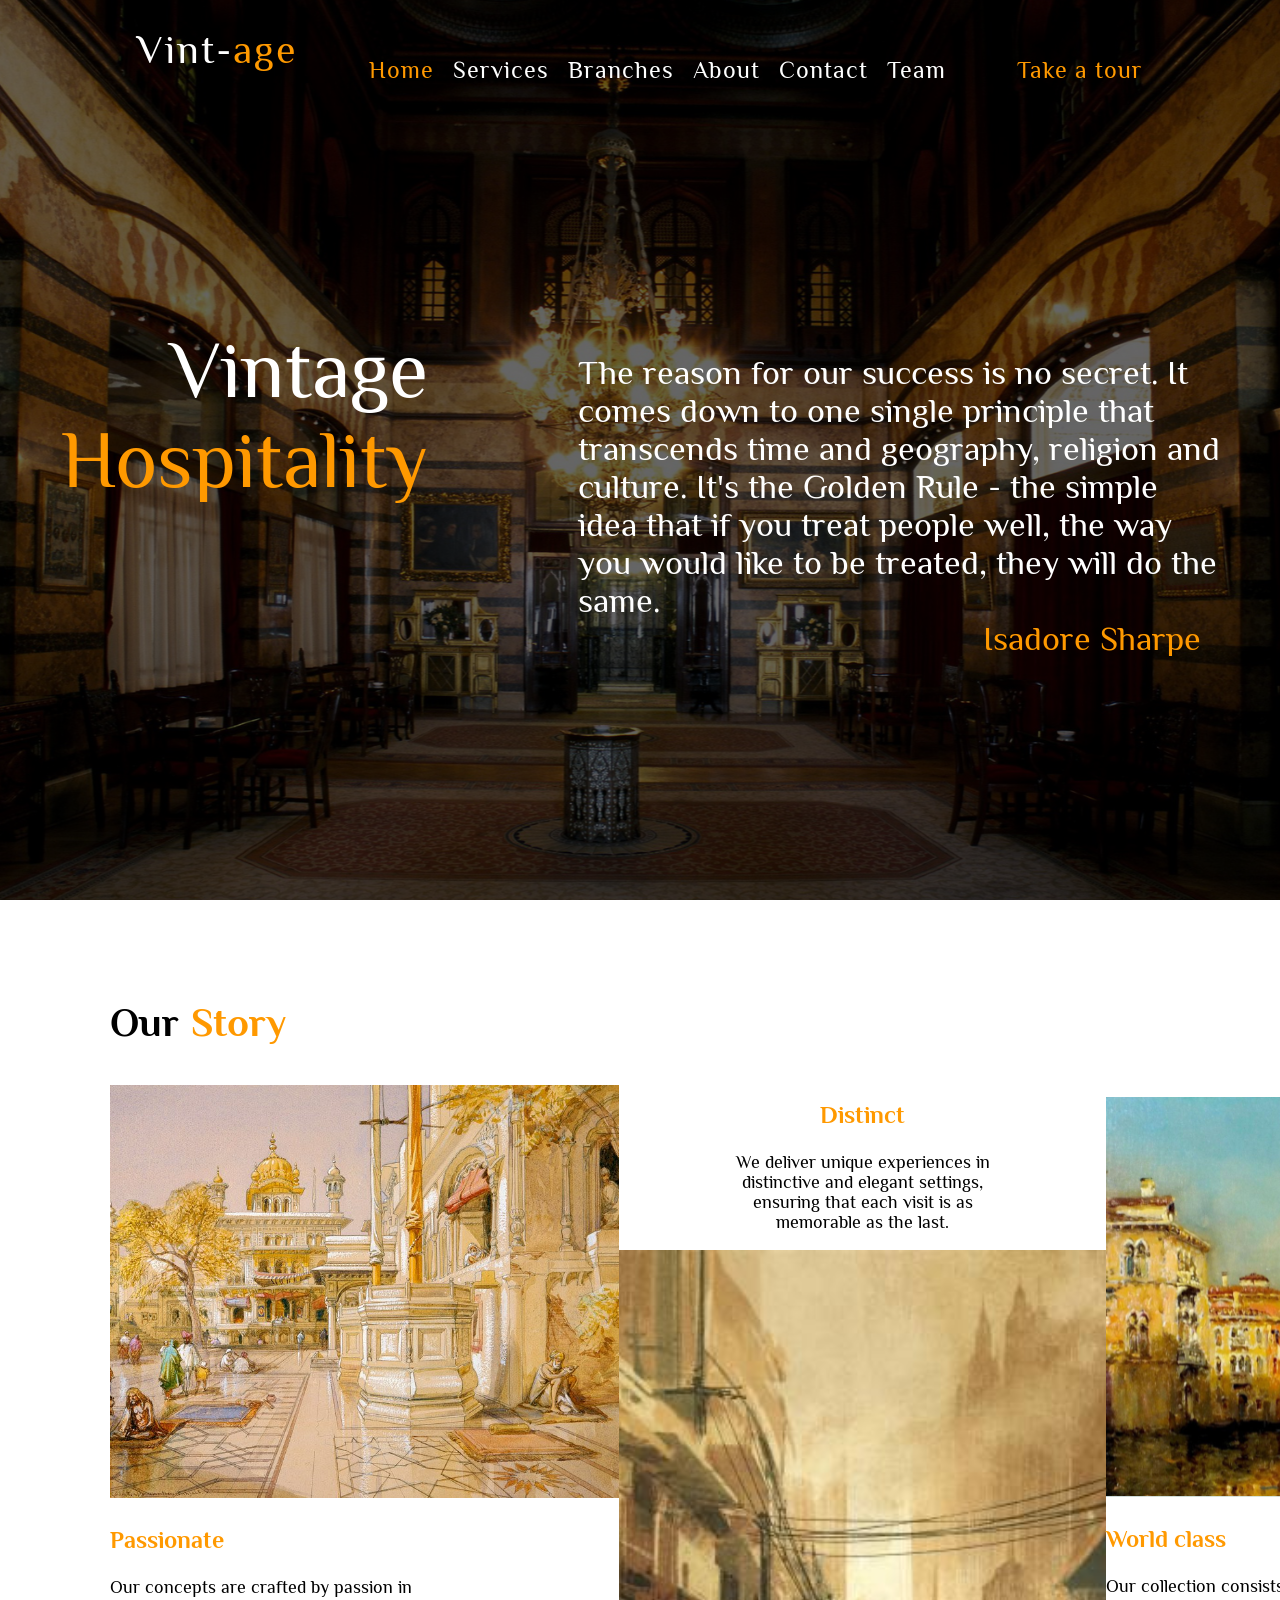
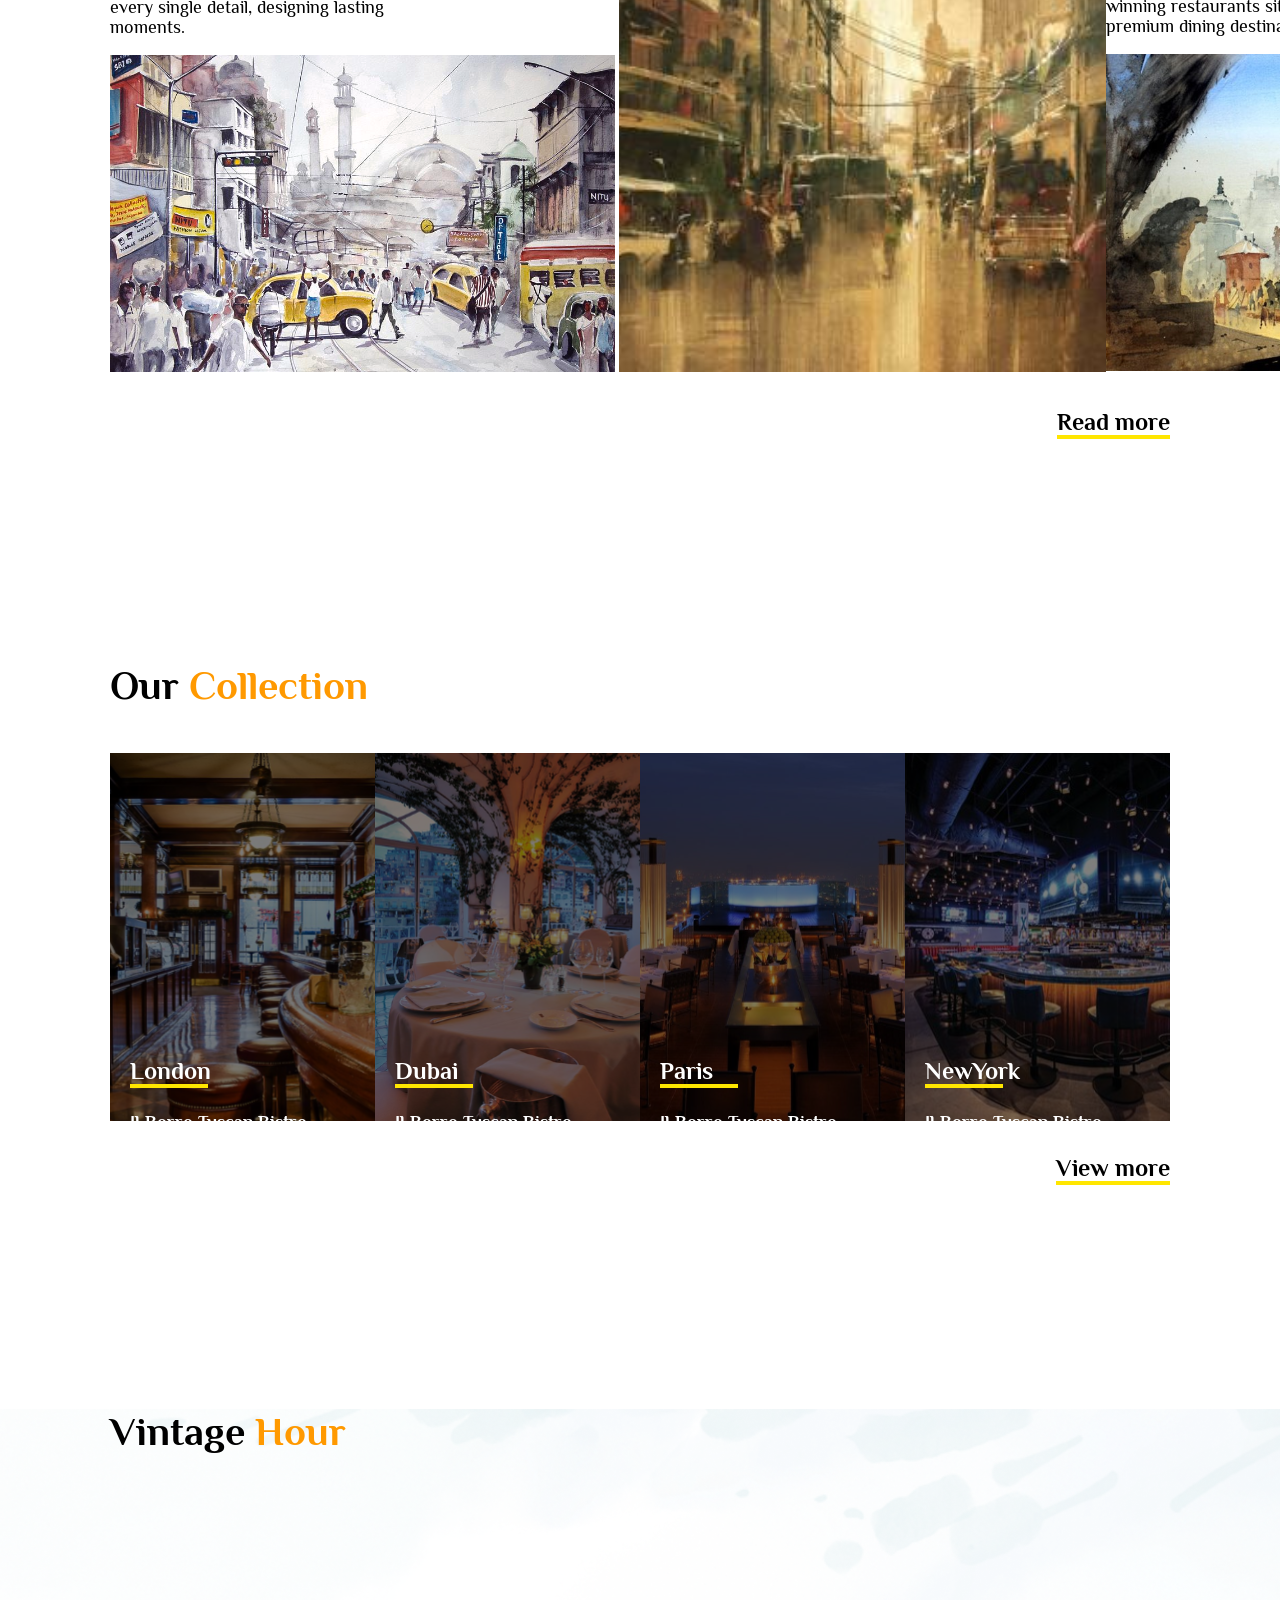
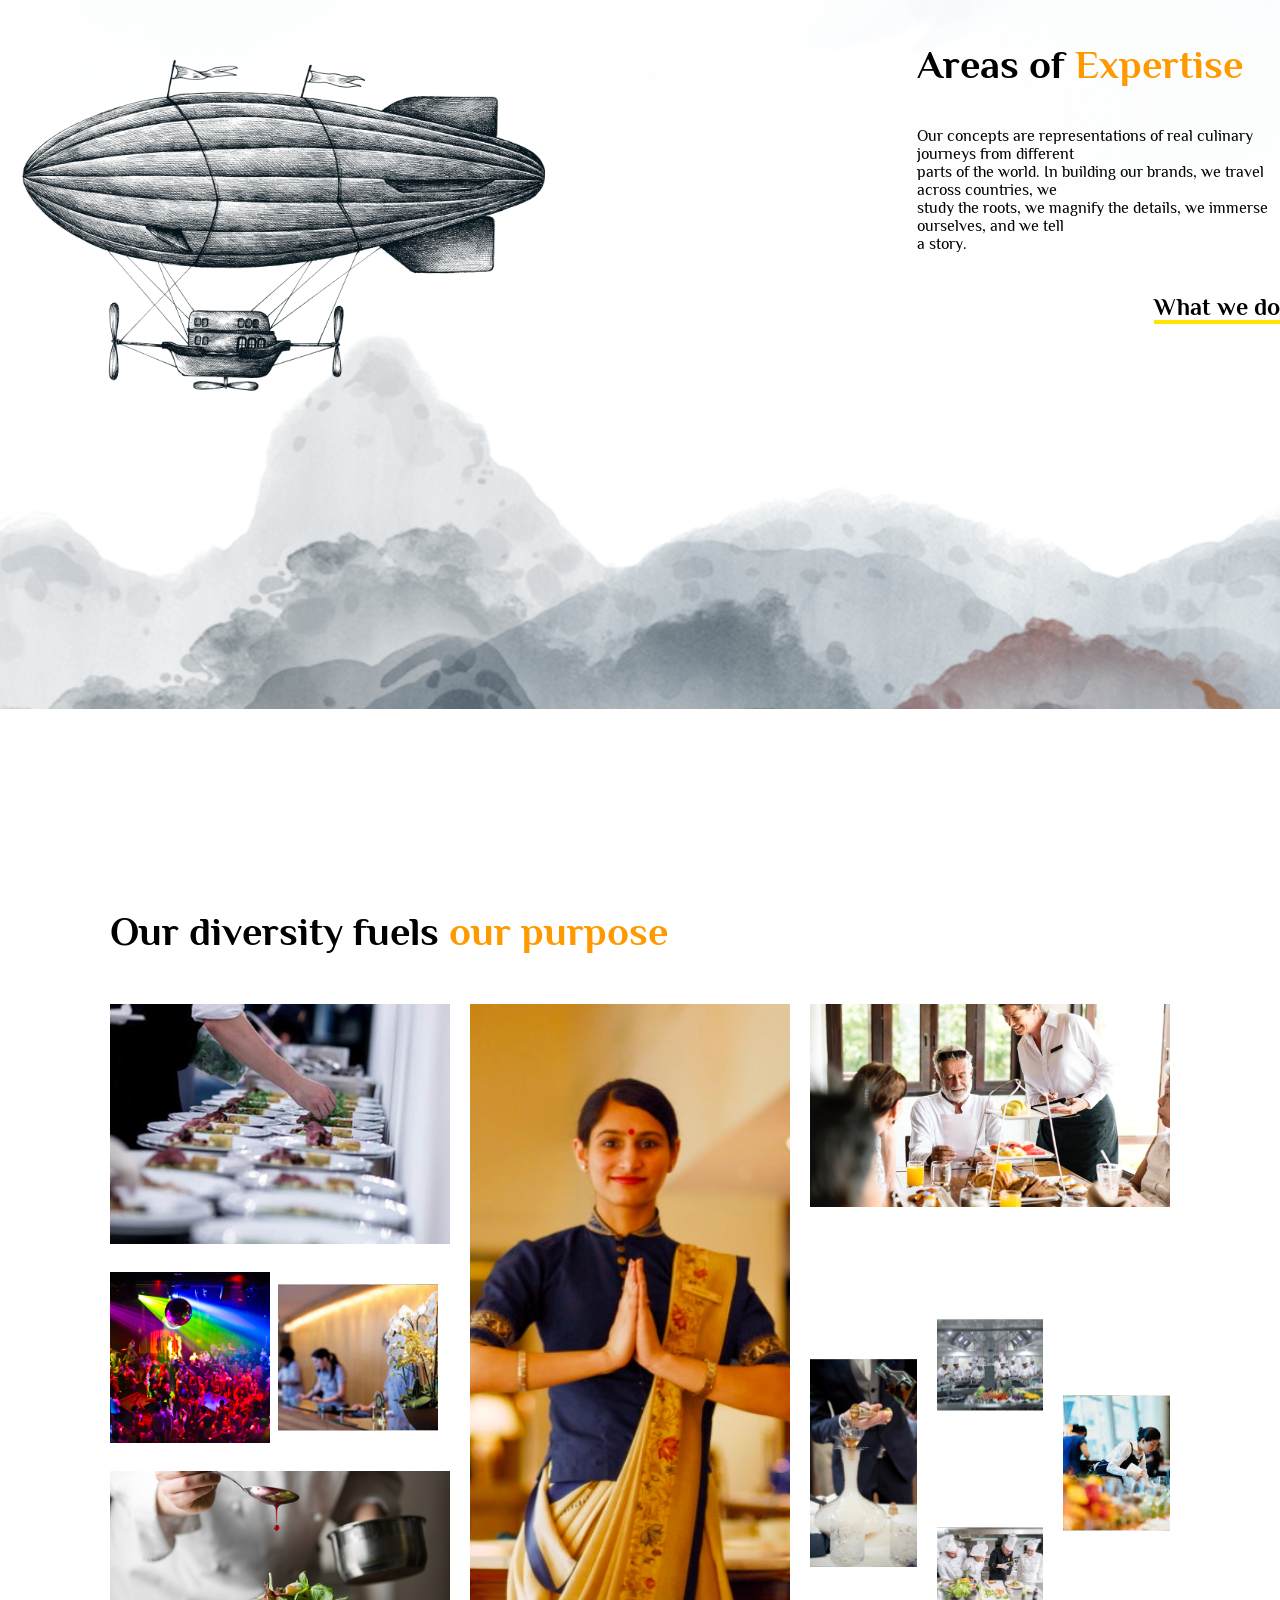
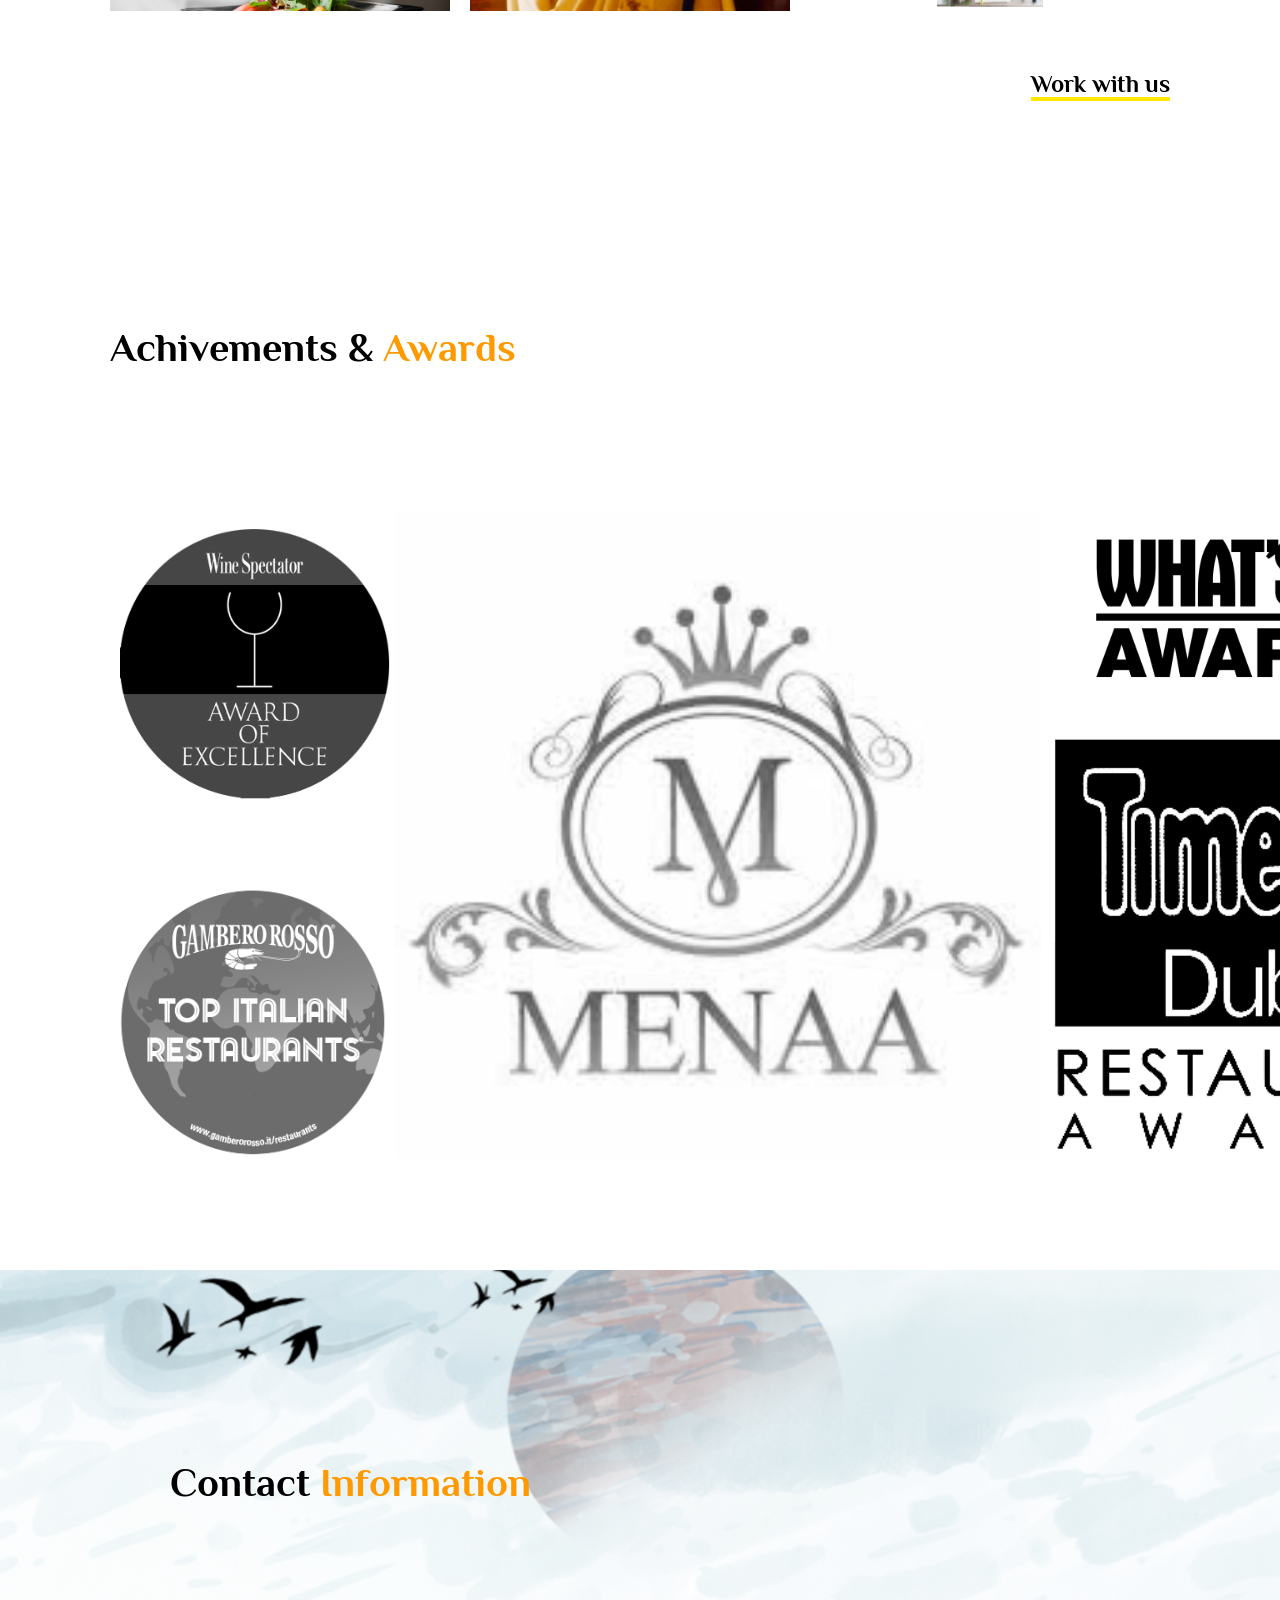
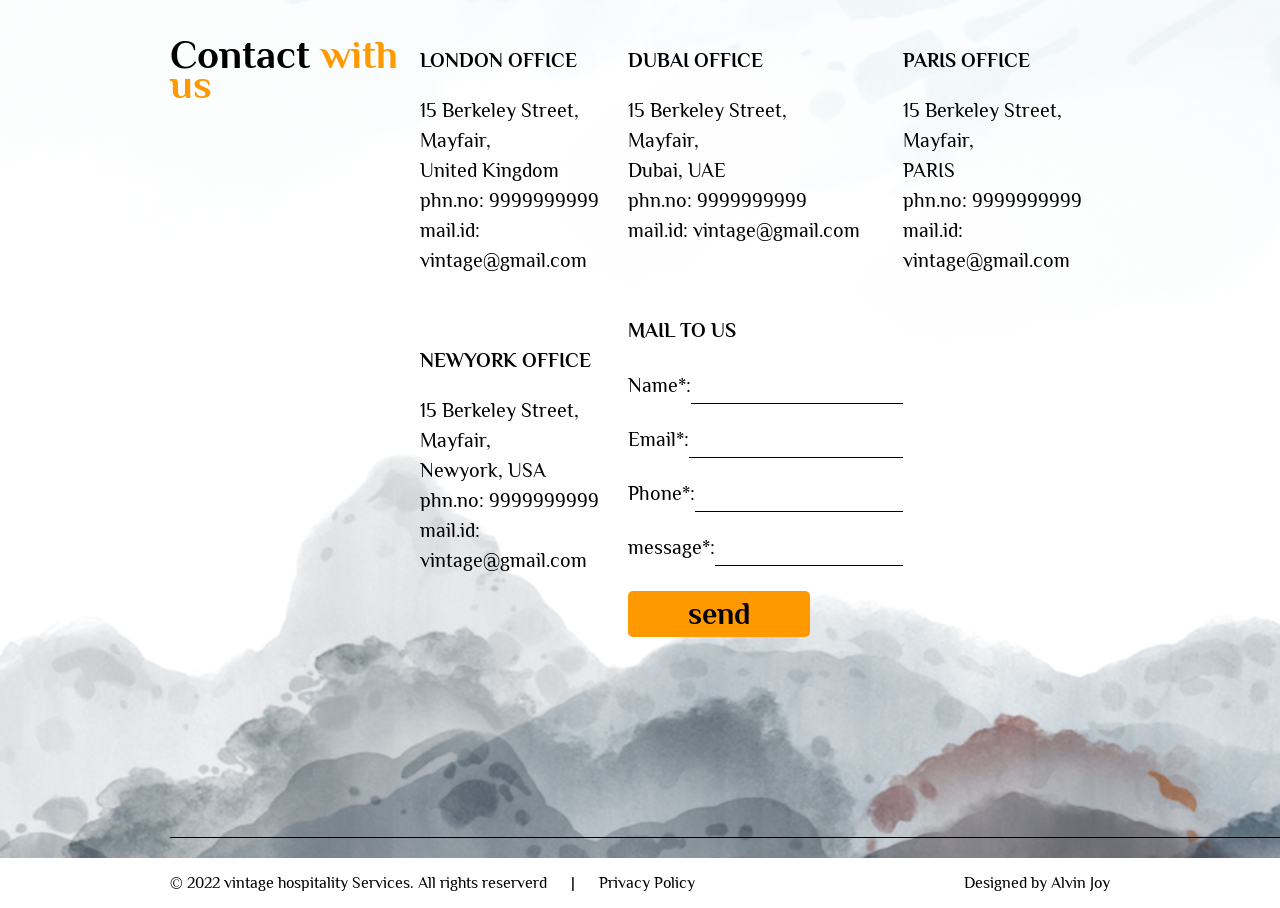
==== commit b4715783: "Adding vintage site files" ====
--- a/index.html
+++ b/index.html
@@ -8,125 +8,333 @@
     <link rel="preconnect" href="https://fonts.googleapis.com">
     <link rel="preconnect" href="https://fonts.gstatic.com" crossorigin>
     <link
-        href="https://fonts.googleapis.com/css2?family=Inter:ital,opsz,wght@0,14..32,100..900;1,14..32,100..900&display=swap"
+        href="https://fonts.googleapis.com/css2?family=Inter:ital,opsz,wght@0,14..32,100..900;1,14..32,100..900&family=Philosopher:ital,wght@0,400;0,700;1,400;1,700&display=swap"
         rel="stylesheet">
     <link rel="stylesheet" href="./Css/style.css">
 </head>
 
 <body>
-    <section class="Sehinde">
-        <div class="image-container">
-            <img class='Profile-img' src="./img/First-person.png" alt="">
-            <div class="text-overlay">
-                <div class="text-background">
-                    <p class="Name">Sehinde Omoriwo</p>
-                    <p class="job-text">Product Manager</p>
-                    <p class="job-info">"So, as a human, if you're not<br>solving a problem, you're<br> probably being
-                        solved by<br> another human"</p>
-                </div>
-            </div>
-        </div>
-        <div class="right-content">
-            <h3>About: Sehinde Omoriwo</h3>
-            <div class="info">
-                <div class="info-person">
-                    <p class="about-person">Age:28</p>
-                    <p class="about-person">Education: B.Sc Quant. Survey</p>
-                    <p class="about-person">Address:Lagos, Nigeria</p>
-                </div>
-                <p class="info-life">A distinct Product Manager with 2+ years of experience in discovering, and
-                    building<br> technology products from blockchain-powered proptech solutions to general tech<br>
-                    products.<br>
-                    Loves to go to the movies and so buys alot of ticket for some of his friends. He<br> would love
-                    sometimes if the tickets can be returned since some friends don't show<br> up anyway.</p>
-            </div>
-            <div class="goal-frustration-container">
-                <div class="goal">
-                    <p class="title-info">Goals</p>
-                    <div class="goal-item">
-                        <img src="./img/goal.svg" alt="">
-                        <p class="every">Lead transformational<br> change in Africa</p>
-                    </div>
-                    <div class="goal-item">
-                        <img src="./img/goal.svg" alt="">
-                        <p class="every">Build impactful products</p>
-                    </div>
-                    <div class="goal-item">
-                        <img src="./img/goal.svg" alt="">
-                        <p class="every">To purchase movie tickets<br> online seamlessly</p>
-                    </div>
-                </div>
-                <div class="frustractions">
-                    <p class="title-info">Frustrations</p>
-                    <div class="frustration-item">
-                        <img src="./img/Frustrations.svg" alt="">
-                        <p class="every">Cannot cancel or return his<br> online tickets in case of<br> emergency</p>
-                    </div>
-                    <div class="frustration-item">
-                        <img src="./img/Frustrations.svg" alt="">
-                        <p class="every">Does not always get his<br> preferred seats when<br> purchasing tickets online
+    <div class="background-container">
+        <header>
+            <nav class="navbar" id="nav-links">
+                <nav class="container">
+                    <a href="#" class="navbar-logo">Vint-<span class="col-logo">age</span></a>
+                    <div class="items">
+                        <ul>
+                            <li class="nav-item">
+                                <a class="nav-link" href="">Home</a>
+                            </li>
+                            <li class="nav-item">
+                                <a class="nav-link" href="">Services</a>
+                            </li>
+                            <li class="nav-item">
+                                <a class="nav-link" href="">Branches</a>
+                            </li>
+                            <li class="nav-item">
+                                <a class="nav-link" href="">About</a>
+                            </li>
+                            <li class="nav-item">
+                                <a class="nav-link" href="">Contact</a>
+                            </li>
+                            <li class="nav-item">
+                                <a class="nav-link" href="">Team</a>
+                            </li>
+                        </ul>
+                    </div>
+                    <div class="navbar-search">
+                        <ul>
+                            <li class="nav-item">
+                                <a class="nav-link" href="">Take a tour</a>
+                            </li>
+                        </ul>
+                    </div>
+                </nav>
+        </header>
+        <section class="vint-age">
+            <div class="sides">
+                <div class="left-side">
+                    <p class="title">
+                        <span class="vintage">Vintage</span>
+                        <span class="subtitle">Hospitality</span>
+                    </p>
+                </div>
+                <div class="right-side">
+                    <p class="title-info">The reason for our success is no secret. It<br>comes down to one single
+                        principle
+                        that<br> transcends time and geography, religion and<br> culture. It's the Golden Rule - the
+                        simple<br>idea that if you treat people well, the way<br> you would like to be treated, they
+                        will do
+                        the<br> same.<br>
+                        <span class="author">Isadore Sharpe</span>
+                    </p>
+                </div>
+            </div>
+        </section>
+    </div>
+    <section class="story">
+        <p class="story-title">Our<span class="subtitle">Story</span></p>
+        <div class="story-img-container">
+            <div class="left-content">
+                <div class="first-img">
+                    <img src="./img/Story/first.svg" alt="">
+                </div>
+                <h3 class="story-subtitle">Passionate</h3>
+                <p class="story-info">Our concepts are crafted by passion in
+                    <br> every single detail, designing lasting
+                    <br> moments.
+                </p>
+                <div class="second-img">
+                    <img src="./img/Story/second.svg" alt="">
+                </div>
+            </div>
+            <div class="center-content">
+                <h3 class="story-subtitle">Distinct</h3>
+                <p class="story-info">We deliver unique experiences in
+                    <br> distinctive and elegant settings,
+                    <br> ensuring that each visit is as
+                    <br> memorable as the last.
+                </p>
+                <div class="center-img">
+                    <img src="./img/Story/third.svg" alt="">
+                </div>
+            </div>
+            <div class="right-content">
+                <div class="right-img">
+                    <img src="./img/Story/fourth.svg" alt="">
+                </div>
+                <h3 class="story-subtitle">World class</h3>
+                <p class="story-info">Our collection consists of award -
+                    <br>winning restaurants situated in
+                    <br> premium dining destinations.
+                </p>
+                <div class="right-img">
+                    <img src="./img/Story/fifth.svg" alt="">
+                </div>
+            </div>
+        </div>
+        <div class="text-read">
+            <p class="read-more">Read more</p>
+        </div>
+    </section>
+    <section class="collection">
+        <p class="collect-title">Our <span class="subtitle">Collection</span></p>
+        <div class="orange-stripe top-stripe"></div>
+        <div class="collect-img">
+            <div class="hotel-first">
+                <div class="img-container">
+                    <img src="./img/Collection/London.svg" alt="">
+                    <div class="overlay">
+                        <div class="text-over">
+                            <p class="title-overlay">London</p>
+                            <p class="subtitle-overlay">Il Borro Tuscan Bistro London's
+                                <br> cuisine is a modern interpretation of
+                                <br> Tuscan classics and stays true to Il
+                                <br> Borro's farm-to-table concept.
+                            </p>
+                        </div>
+                    </div>
+                </div>
+            </div>
+            <div class="hotel-first">
+                <div class="img-container">
+                    <img src="./img/Collection/Dubai.svg" alt="">
+                    <div class="overlay">
+                        <div class="text-over">
+                            <p class="title-overlay">Dubai</p>
+                            <p class="subtitle-overlay">Il Borro Tuscan Bistro London's
+                                <br> cuisine is a modern interpretation of
+                                <br> Tuscan classics and stays true to Il
+                                <br> Borro's farm-to-table concept.
+                            </p>
+                        </div>
+                    </div>
+                </div>
+            </div>
+            <div class="hotel-first">
+                <div class="img-container">
+                    <img src="./img/Collection/Paris.svg" alt="">
+                    <div class="overlay">
+                        <div class="text-over">
+                            <p class="title-overlay">Paris</p>
+                            <p class="subtitle-overlay">Il Borro Tuscan Bistro London's
+                                <br> cuisine is a modern interpretation of
+                                <br> Tuscan classics and stays true to Il
+                                <br> Borro's farm-to-table concept.
+                            </p>
+                        </div>
+                    </div>
+                </div>
+            </div>
+            <div class="hotel-first">
+                <div class="img-container">
+                    <img src="./img/Collection//NewYork.svg" alt="">
+                    <div class="overlay">
+                        <div class="text-over">
+                            <p class="title-overlay">NewYork</p>
+                            <p class="subtitle-overlay">Il Borro Tuscan Bistro London's
+                                <br> cuisine is a modern interpretation of
+                                <br> Tuscan classics and stays true to Il
+                                <br> Borro's farm-to-table concept.
+                            </p>
+                        </div>
+                    </div>
+                </div>
+            </div>
+        </div>
+        <div class="orange-stripe bottom-stripe"></div>
+        <div class="text-read">
+            <p class="read-more">View more</p>
+        </div>
+    </section>
+    <section class="hour">
+        <div class="back-hour">
+            <p class="hour-title">Vintage <span class="subtitle">Hour</span></p>
+            <div class="hour-sides">
+                <div class="hour-left-side">
+                    <img src="./img/Vintage-hour/left-img.svg" alt="">
+                </div>
+                <div class="hour-right-side">
+                    <p class="right-title">Areas of<span class="r-subtitle">Expertise</span></p>
+                    <p>Our concepts are representations of real culinary journeys from different
+                        <br> parts of the world. In building our brands, we travel across countries, we
+                        <br> study the roots, we magnify the details, we immerse ourselves, and we tell
+                        <br> a story.
+                    </p>
+                    <div class="text-read">
+                        <p class="read-more">What we do</p>
+                    </div>
+                </div>
+            </div>
+        </div>
+    </section>
+    <section class="purpose">
+        <p class="collect-title">Our diversity fuels<span class="r-subtitle">our purpose</span></p>
+        <div class="grid4">
+            <div class="grid-it4 inside1">
+                <img src="./img/Purpose/left-1.svg" alt="img1">
+                <img src="./img/Purpose/left-2.svg" alt="img2">
+                <img class="third-grid-img" src="./img/Purpose/left-3.svg" alt="img3">
+                <img src="./img/Purpose/left-4.svg" alt="img4">
+            </div>
+            <div class="grid-it4">
+                <img  class="grid-it4" src="./img/Purpose/center.svg" alt="img5">
+            </div>
+            <div class="grid-it4 inside2">
+                <img  class="grid-it4" src="./img/Purpose/right-1.svg" alt="img6">
+                <img  class="grid-it4" src="./img/Purpose/right-2.svg" alt="img7">
+                <img  class="grid-it4" src="./img/Purpose/right-3.svg" alt="img8">
+                <img  class="grid-it4" src="./img/Purpose/right-4.svg" alt="img9">
+                <img  class="grid-it4" src="./img/Purpose/right-5.svg" alt="img10">
+            </div>         
+        </div>
+        <div class="text-read">
+            <p class="read-more">Work with us</p>
+        </div>
+             
+    </section>
+    <section class="awards">
+        <p class="collect-title">Achivements &<span class="r-subtitle">Awards</span></p>
+        <div class="story-img-container-award">
+            <div class="left-content">
+                <div class="first-img">
+                    <img src="./img/Awards/wine.svg" alt="">
+                </div>
+                <div class="second-img-award">
+                    <img src="./img/Awards/rosso.svg" alt="">
+                </div>
+            </div>
+            <div class="center-content">
+                <div class="center-img">
+                    <img src="./img/Awards/menna.svg" alt="">
+                </div>
+            </div>
+            <div class="right-content-award">
+                <div class="right-img-award">
+                    <img src="./img/Awards/dub.svg" alt="">
+                </div>
+                <div class="right-img">
+                    <img src="./img/Awards/restaurant.svg" alt="">
+                </div>
+            </div>
+        </div>
+    </section>
+    <section class="contact-us">
+        <div class="back-hour-con">
+            <div class="contact-content">
+                <p class="collect-title">Contact<span class="r-subtitle">Information</span></p>
+                <div class="offices">
+                    <div class="con-first">
+                        <p class="collect-title">Contact<span class="r-subtitle">with us</span></p>
+                    </div>
+                    <div class="london-office">
+                        <p class="contact-title">LONDON OFFICE</p>
+                        <p class="london-info">
+                            15 Berkeley Street,<br>
+                            Mayfair,<br>
+                            United Kingdom<br>
+                            phn.no: 9999999999<br>
+                            mail.id: vintage@gmail.com
+                        </p><br>
+                        <p class="contact-title">NEWYORK OFFICE</p>
+                        <p class="newyork-info">
+                            15 Berkeley Street,<br>
+                            Mayfair,<br>
+                            Newyork, USA<br>
+                            phn.no: 9999999999<br>
+                            mail.id: vintage@gmail.com
                         </p>
                     </div>
-                </div>
-            </div>
-        </div>
-        </div>
-        </div>
-    </section>
-    <section class="Oreoluwa">
-        <div class="image-container">
-            <img class='Profile-img' src="./img/Second-person.png" alt="">
-            <div class="text-overlay">
-                <div class="text-background">
-                    <p class="Name">Oreoluwa Ogunlaja</p>
-                    <p class="job-text">Business Mogul</p>
-                    <p class="job-info">“Time is what we want most<br> but, what we use the worst.”</p>
-                </div>
-            </div>
-        </div>
-        <div class="right-content">
-            <h3>About: Oreoluwa Ogunlaja</h3>
-            <div class="info">
-                <div class="info-person">
-                    <p class="about-person">Age:25</p>
-                    <p class="about-person">Education: B.Sc Micro Biology</p>
-                    <p class="about-person">Address:Ibadan, Nigeria</p>
-                </div>
-                <p class="info-life">An excellence-driven person who has leadership capacity and work with various<br>
-                    people to deliver result. I'm a woman of integrity who always establish an<br> atmosphere of love
-                    everywhere I go.</p>
-            </div>
-            <div class="goal-frustration-container">
-                <div class="goal">
-                    <p class="title-info">Goals</p>
-                    <div class="goal-item">
-                        <img src="./img/goal.svg" alt="">
-                        <p class="every">Establish an atmosphere of<br>love everywhere</p>
-                    </div>
-                    <div class="goal-item">
-                        <img src="./img/goal.svg" alt="">
-                        <p class="every">Be the biggest packaging<br>items seller in Ibadan</p>
-                    </div>
-                    <div class="goal-item">
-                        <img src="./img/goal.svg" alt="">
-                        <p class="every">To get movie tickets fast<br> without wasting time</p>
-                    </div>
-                </div>
-                <div class="frustractions">
-                    <p class="title-info">Frustrations</p>
-                    <div class="frustration-item">
-                        <img src="./img/Frustrations.svg" alt="">
-                        <p class="every">Hates to queue for movie<br> tickets</p>
-                    </div>
-                    <div class="frustration-item">
-                        <img src="./img/Frustrations.svg" alt="">
-                        <p class="every">Introverted, so would love to<br> be in total control of ticketing
+                    <div class="dubai-office">
+                        <p class="contact-title">DUBAI OFFICE</p>
+                        <p class="dubai-info">
+                            15 Berkeley Street,<br>
+                            Mayfair,<br>
+                            Dubai, UAE<br>
+                            phn.no: 9999999999<br>
+                            mail.id: vintage@gmail.com
+                        </p><br>
+                        <p class="contact-title">MAIL TO US</p>
+                        <form class="contact-form">
+                            <div class="form-group">
+                                <label for="name">Name*:</label>
+                                <input type="text" id="name" required>
+                            </div>
+                            <div class="form-group">
+                                <label for="email">Email*:</label>
+                                <input type="email" id="email" required>
+                            </div>
+                            <div class="form-group">
+                                <label for="phone">Phone*:</label>
+                                <input type="tel" id="phone" required>
+                            </div>
+                            <div class="form-group">
+                                <label for="message">message*:</label>
+                                <input type="text" id="message" required>
+                            </div>
+                            <button type="submit">send</button>
+                        </form>
+                    </div>
+                    <div class="paris-office">
+                        <p class="contact-title">PARIS OFFICE</p>
+                        <p class="paris-info">
+                            15 Berkeley Street,<br>
+                            Mayfair,<br>
+                            PARIS<br>
+                            phn.no: 9999999999<br>
+                            mail.id: vintage@gmail.com
                         </p>
                     </div>
                 </div>
-            </div>
-        </div>
-        </div>
+                <div class="footer-line"></div>
+                <div class="footer">
+                    <div class="left-foot">
+                        <p>© 2022 vintage hospitality Services. All rights reserverd <span class="border">|</span>    Privacy Policy</p>
+                    </div>
+                    <div class="right-foot">
+                        <p>Designed by Alvin Joy</p>
+                    </div>
+                </div>
+            </div>
         </div>
     </section>
 </body>
--- a/Css/style.css
+++ b/Css/style.css
@@ -1,123 +1,550 @@
 * {
     box-sizing: border-box;
+}
+
+body {
     margin: 0;
-    font-family: 'Inter', sans-serif;
-}
-
-/* Body */
-body {
-    margin: 70px 0 0 70px;
-}
-
-.Sehinde,
-.Oreoluwa {
-    display: flex;
+    font-family: 'Philosopher', sans-serif;
+}
+
+.background-container {
+    background-image: url(../img/background.svg);
+    background-repeat: no-repeat;
+    background-size: cover;
+    background-position: center;
+    position: relative;
+    min-height: 100vh;
+    padding-bottom: 50px;
+    /* Залиште місце для секції story */
+}
+
+.background-container::before {
+    content: '';
+    position: absolute;
+    top: 0;
+    left: 0;
+    right: 0;
+    bottom: 0;
+    height: 100%;
+    background-color: rgba(0, 0, 0, 0.6);
+    /* Чорний з 50% прозорістю */
+    z-index: 1;
+    /* Щоб бути позаду тексту */
+}
+
+header,
+.vint-age {
+    position: relative;
+    /* Додаємо позицію для заголовка */
+    z-index: 2;
+    /* Щоб текст був над затемненням */
+}
+
+/* Nav */
+
+.navbar .container {
+    display: flex;
+    justify-content: space-between;
+    align-items: center;
+    margin: 0 137px;
+}
+
+.navbar-logo {
+    font-size: 40px;
+    font-family: var(--font-family);
+    font-weight: 400;
+    text-decoration: none;
+    color: #fff;
+    letter-spacing: 2px;
+}
+
+.navbar ul {
+    list-style-type: none;
+}
+
+.navbar li {
+    display: inline-block;
+    margin-left: 15px;
+    margin-top: 40px;
+    font-size: 24px;
+}
+
+.col-logo {
+    color: #FF9900;
+}
+
+.nav-item:first-child .nav-link {
+    color: #FF9900;
+}
+
+.navbar-search .nav-item .nav-link {
+    color: #FF9900;
+}
+
+.navbar li a {
+    display: inline-block;
+    color: #fff;
+    text-decoration: none;
+    font-family: var(--secondary-font-family);
+    font-size: var(--main-font-size);
+    transition: all .3s ease-in-out;
+    letter-spacing: 1px;
+}
+
+
+
+.navbar-search {
+    display: flex;
+    align-items: center;
+    column-gap: 25px;
+}
+
+/* Vint-age */
+
+.sides {
+    position: relative;
+    display: flex;
+    justify-content: center;
+    align-items: center;
+    gap: 150px;
+    top: 130px;
+    color: #fff;
+
+}
+
+.left-side {
+    font-size: 80px;
+    font-weight: 400;
+}
+
+.title {
+    display: flex;
+    flex-direction: column;
+    align-items: flex-end;
+    /* Вирівнювання по правому краю */
+}
+
+.subtitle {
+    color: #FF9900;
+}
+
+.title-info {
+    font-size: 34px;
+}
+
+.right-side {
+    position: relative;
+    top: 90px;
+}
+
+.author {
+    position: relative;
+    left: 405px;
+    color: #FF9900;
+}
+
+/* Story */
+
+.story {
+    margin: 100px 110px 0 110px;
+}
+
+.story-title {
+    font-size: 40px;
+    font-weight: 700;
+}
+
+.story-subtitle {
+    color: #FF9900;
+    font-size: 24px;
+    font-weight: 700;
+}
+
+.story-title .subtitle {
+    margin-left: 12px;
+}
+
+.story-info {
+    font-size: 18px;
+}
+
+.story-img-container {
+    display: flex;
+    justify-content: space-between;
+    align-items: flex-start;
+}
+
+.center-content {
+    text-align: center;
+    position: relative;
+    bottom: 8.5px;
+}
+
+.right-content {
+    position: relative;
+    top: 12px;
+}
+
+.text-read {
+    display: flex;
+    justify-content: end;
+}
+
+.read-more {
+    display: inline-block;
+    font-size: 24px;
+    font-weight: 700;
+    position: relative;
+}
+
+.read-more::after {
+    content: '';
+    display: block;
+    width: 100%;
+    /* Ширина риски */
+    height: 4px;
+    /* Висота риски */
+    background-color: #FFE600;
+    /* Жовтий колір */
+}
+
+.collection {
+    margin: 200px 110px 0 110px;
+    position: relative;
+}
+
+.collect-title {
+    font-size: 40px;
+    font-weight: 700;
+}
+
+.collect-img {
+    display: flex;
+    justify-content: space-between;
+    position: relative;
+    z-index: 2;
+}
+
+.img-container {
+    position: relative;
+    /* Додаємо позицію для контейнера */
+    overflow: hidden;
+    /* Приховуємо все, що виходить за межі */
+    z-index: 2;
+}
+
+.img-container img {
+    width: 100%;
+    /* Зробити картинку адаптивною */
+    height: auto;
+    /* Зберегти пропорції */
+}
+
+.overlay {
+    position: absolute;
+    /* Фіксуємо текст */
+    top: 0;
+    left: 0;
+    right: 0;
+    bottom: 4px;
+    background-color: rgba(0, 0, 0, 0.5);
+    /* Чорний фон з прозорістю */
+    color: #fff;
+    /* Білий текст */
+    display: flex;
+    /* Використовуємо flex для центрування */
     justify-content: flex-start;
+    /* Центруємо по горизонталі */
     align-items: flex-start;
-    gap: 60px;
-    margin: 60px 0;
-}
-
-.image-container {
+    /* Центруємо по вертикалі */
+    opacity: 1;
+    /* Завжди видимий */
+}
+
+.text-over {
+    margin: 280px 0 0 20px;
+}
+
+.title-overlay {
+    font-size: 24px;
+    font-weight: 700;
+}
+
+.title-overlay::after {
+    content: '';
+    display: block;
+    width: 32%;
+    /* Ширина риски */
+    height: 4px;
+    /* Висота риски */
+    background-color: #FFE600;
+    /* Жовтий колір */
+}
+
+.subtitle-overlay {
+    font-size: 18px;
+    font-weight: 700;
+}
+
+.orange-stripe {
+    height: 5px;
+    /* Висота полоски */
+    background-color: #FF9900;
+    /* Оранжевий колір */
+    position: relative;
+    top: 50px;
+}
+
+.bottom-stripe {
+    top: -50px;
+}
+
+
+/* Hour */
+
+.hour-title {
+    margin: 200px 110px 0 110px;
+    font-size: 40px;
+    font-weight: 700;
+}
+
+.hour-sides {
+    position: relative;
+    display: flex;
+    justify-content: center;
+    align-items: center;
+    gap: 130px;
+    top: 80px;
+    color: #fff;
+}
+
+.hour-right-side {
+    color: #000;
+}
+
+.right-title {
+    font-size: 40px;
+    font-weight: 700;
+}
+
+.r-subtitle {
+    color: #FF9900;
+    margin-left: 10px;
+}
+
+.back-hour {
+    background-image: url(../img/Vintage-hour/back.svg);
+    background-repeat: no-repeat;
+    background-size: cover;
+    background-position: center;
+    position: relative;
+    min-height: 100vh;
+}
+
+.hour-left-side {
+    margin: 100px 220px 0 0;
+}
+
+/* page-4-grid */
+.grid4{
     display: grid;
-    grid-template-areas: "image";
-    position: relative;
-}
-
-.Profile-img {
-    grid-area: image;
-    width: 279px;
-    height: 401px;
-    border-radius: 12px;
-}
-
-.text-overlay {
-    position: absolute;
-    bottom: 0;
-    left: 0;
+    grid-template-columns: auto auto auto;
+    grid-template-rows: auto;
+    gap: 1.25rem;
+    margin: 3.13rem auto 0 auto;
+    margin-bottom: 2.19rem;
+  }
+  .grid4 .grid-it4 img{
+    max-width: 100%;
+    max-height: 100%;
+    display: block;
+  }
+  .grid4 .grid-it4.inside1{
+    display: grid;
+    align-items: stretch;
+    grid-template: 
+    "img1 img1"
+    "img2 img3"
+    "img4 img4";
+    gap: 1.25rem;
+    justify-content: space-between;
+    align-content: space-between;
+  }
+
+  .grid4 .grid-it4.inside1 img:nth-child(1){
+    grid-area: img1;
+  }
+  .grid4 .grid-it4.inside1 img:nth-child(2){
+    grid-area: img2;
+  }
+  .grid4 .grid-it4.inside1 img:nth-child(3){
+    grid-area: img3;
+  }
+  .grid4 .grid-it4.inside1 img:nth-child(4){
+    grid-area: img4;
+  }
+  .grid4 .grid-it4.inside2{
+    display: grid;
+    grid-template: 
+    "img1 img1 img1"
+    "img2 img3 img5"
+    "img2 img4 img5";
+    align-items: stretch;
+    gap: 1.25rem;
+    justify-content: space-between;
+    align-content: space-between;
+    
+  }
+  .grid4 .grid-it4.inside2 img:nth-child(1){
+    grid-area: img1;
+
+  }
+  .grid4 .grid-it4.inside2 img:nth-child(2){
+    grid-area: img2;
+ 
+  }
+  .grid4 .grid-it4.inside2 img:nth-child(3){
+    grid-area: img3;
+  }
+  .grid4 .grid-it4.inside2 img:nth-child(4){
+    grid-area: img4;
+  }
+  .grid4 .grid-it4.inside2 img:nth-child(5){
+    grid-area: img5;
+  }
+
+.third-grid-img {
+    position: relative;
+    right: 12px;
+}
+/* Awards */
+
+.awards,
+.purpose {
+    margin: 200px 110px 100px 110px;
+}
+
+.second-img-award {
+    margin-top: 70px;
+}
+
+.right-content-award {
+    margin-top: -30px;
+}
+
+.story-img-container-award {
+    display: flex;
+    justify-content: space-between;
+    align-items: flex-start;
+    margin-top: 150px;
+}
+
+.right-img-award {
+    padding-left: 25px;
+}
+
+/* Contact us */
+.back-hour-con {
+    background-image: url(../img/back-contact.svg);
+    background-repeat: no-repeat;
+    background-size: cover;
+    background-position: center;
+    position: relative;
+    height: 132vh;
+}
+
+.contact-content {
+    padding: 150px 170px;
     width: 100%;
+}
+
+.con-first {
+    position: relative;
+    bottom: 25px;
+}
+
+.offices {
+    display: flex;
+    justify-content: space-between;
+    margin-top: 120px;
+    font-size: 20px;
+    line-height: 30px;
+    width: 100%;
+}
+
+.contact-title {
+    font-weight: bold;
+}
+
+
+.form-group {
+    display: flex;
+    align-items: center;
+    /* Вирівнювання по вертикалі */
+    margin-bottom: 15px;
+    width: 100%;
+}
+
+
+input {
+    width: 100%;
+    /* Додайте цю строку */
+    flex-grow: 1;
+    /* Поле займатиме весь доступний простір */
     padding: 10px;
-    box-sizing: border-box;
-}
-
-.text-background {
-    background-color: rgba(0, 0, 0, 0.5);
-    border-radius: 12px;
-    padding: 10px;
-    backdrop-filter: blur(3px);
-}
-
-.text-background p {
+    border: none;
+    /* Прибираємо обводку */
+    border-bottom: 1px solid #000;
+    /* Лише нижня лінія */
+    font-size: 16px;
+    outline: none;
+    /* Прибираємо обводку при фокусі */
+    transition: border-color 0.3s;
+    /* Плавний перехід */
+}
+
+input:focus {
+    border-bottom: 1px solid #FF9900;
+    /* Оранжева лінія при фокусі */
+}
+
+button {
+    width: 182px;
+    height: 46px;
+    background-color: #FF9900;
+    /* Оранжевий колір */
+    color: #000;
+    border: none;
+    border-radius: 5px;
+    font-size: 30px;
+    font-weight: 700;
+    font-family: 'Philosopher', sans-serif;
+    cursor: pointer;
     margin-top: 10px;
-
-}
-
-.Name {
-    font-size: 18px;
-    font-weight: 600;
-    color: #fff;
-}
-
-.job-text {
-    color: #F9CB28;
-    font-size: 16px;
-}
-
-.job-info {
-    font-size: 14px;
-    color: #fff;
-}
-
-.info {
-    margin: 40px 0 0 35px;
-}
-
-.info-person {
-    display: flex;
-    gap: 50px;
-    margin-bottom: 30px;
-}
-
-.about-person {
-    color: #0C0D1F80;
-}
-
-.title {
-    display: flex;
-    justify-content: space-between;
-    margin-top: 60px;
-}
-
-.title-info {
-    font-weight: bold;
-    font-size: 16px;
-    margin-bottom: 10px;
-}
-
-.goal-frustration-container {
-    display: flex;
-    justify-content: space-between;
-    margin-top: 60px;
-}
-
-.goal,
-.frustrations {
-    flex: 1;
+}
+
+button:hover {
+    background-color: #e68a00;
+    /* Темніший відтінок при наведенні */
+}
+
+.footer-line {
+    position: relative;
+    top: 200px;
+    width: 1580px;
+    height: 1px;
+    border-radius: 1px;
+    background-color: #000;
+}
+
+
+.footer {
+    position: relative;
+    top: 220px;
+    display: flex;
+    justify-content: space-between;
+}
+
+.border {
     margin: 0 20px;
-}
-
-.goal-item,
-.frustration-item {
-    display: flex;
-    align-items: flex-start;
-    margin: 15px 0 10px 15px;
-}
-
-.goal-item img,
-.frustration-item img {
-    margin: 1px 10px 0 0;
-}
-
-.every {
-    font-size: 14px;
 }
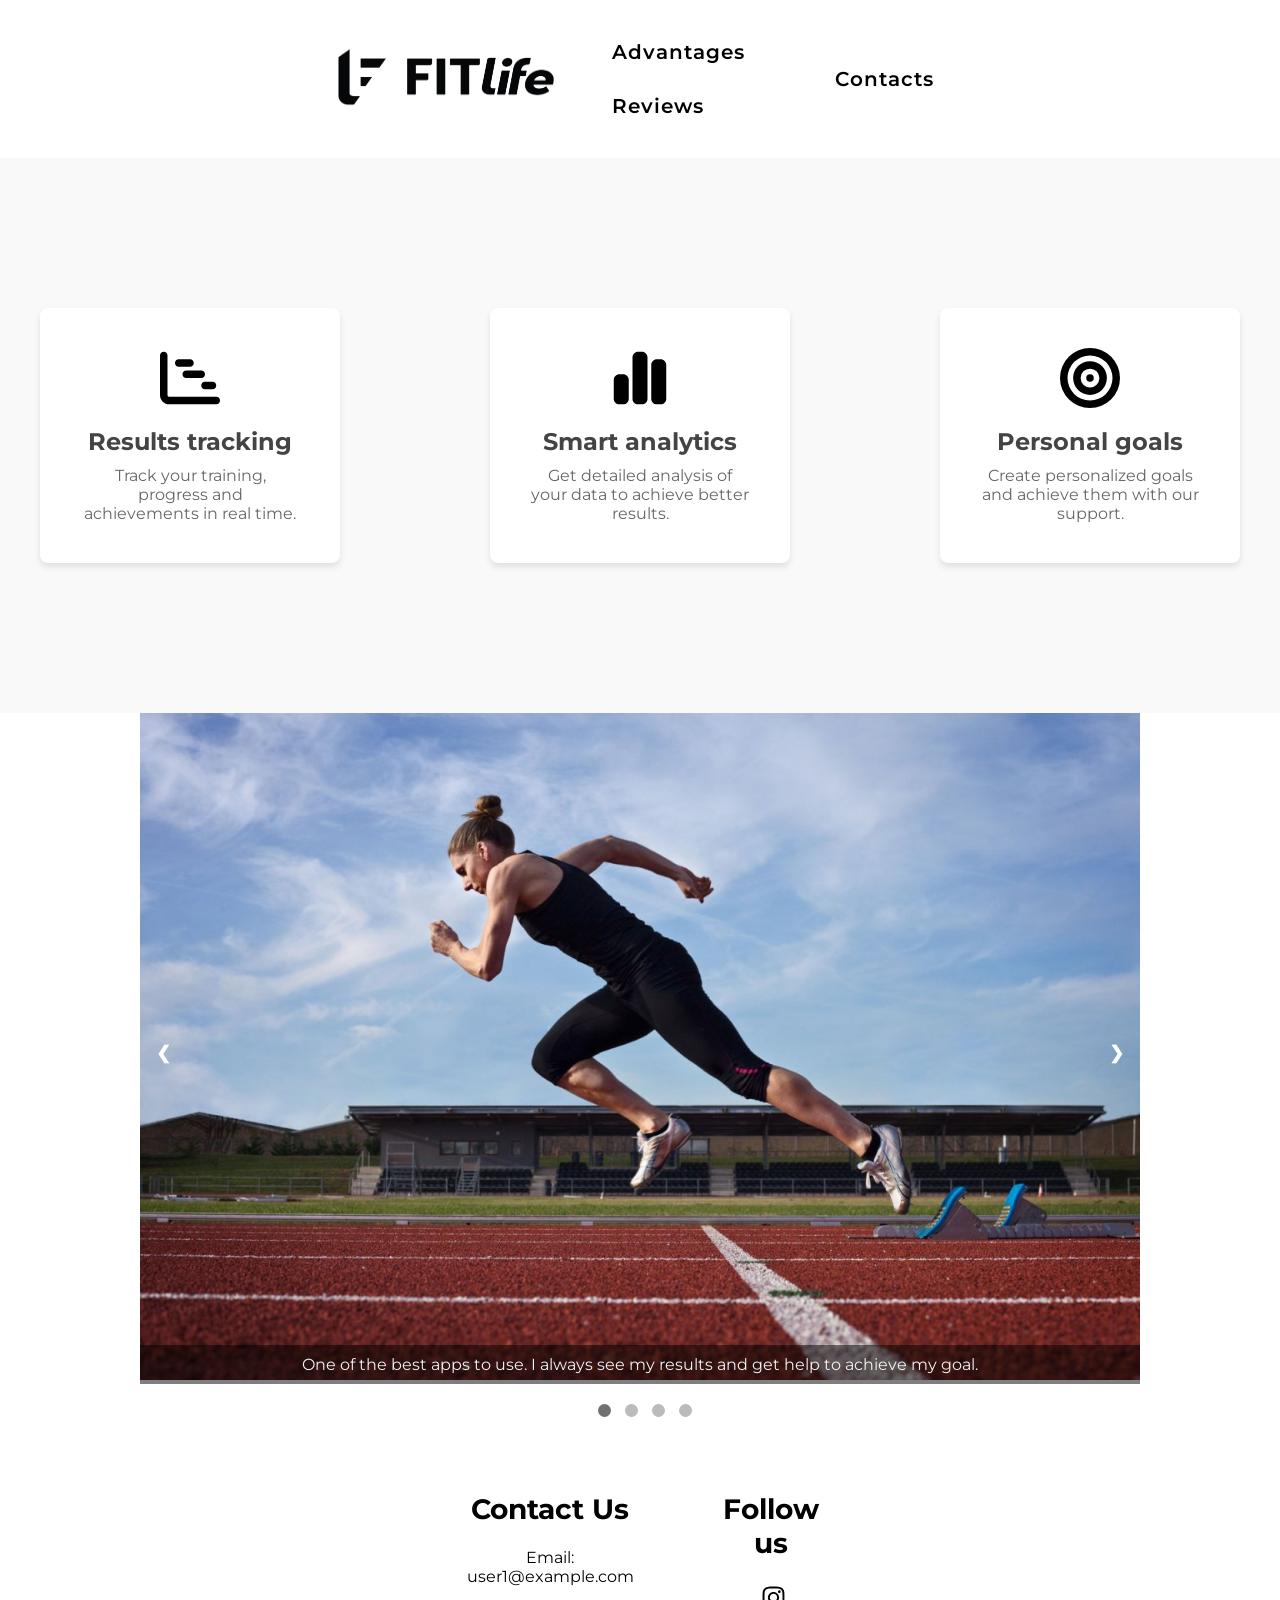
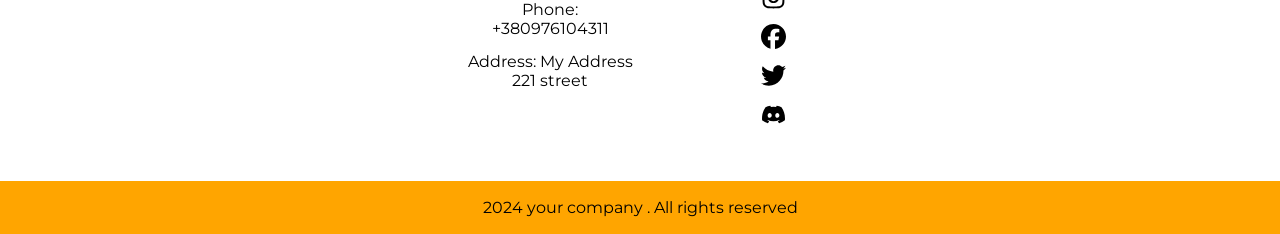
==== commit 8e5e6e9f: "Adding test" ====
--- a/index.html
+++ b/index.html
@@ -4,339 +4,130 @@
 <head>
     <meta charset="UTF-8">
     <meta name="viewport" content="width=device-width, initial-scale=1.0">
-    <title>Document</title>
+    <title>FitLife</title>
+    <link rel="stylesheet" href="./Css/style.css">
+    <link rel="stylesheet" href="./Css/media.css">
     <link rel="preconnect" href="https://fonts.googleapis.com">
     <link rel="preconnect" href="https://fonts.gstatic.com" crossorigin>
-    <link
-        href="https://fonts.googleapis.com/css2?family=Inter:ital,opsz,wght@0,14..32,100..900;1,14..32,100..900&family=Philosopher:ital,wght@0,400;0,700;1,400;1,700&display=swap"
+    <link href="https://fonts.googleapis.com/css2?family=Montserrat:ital,wght@0,100..900;1,100..900&display=swap"
         rel="stylesheet">
-    <link rel="stylesheet" href="./Css/style.css">
 </head>
 
 <body>
-    <div class="background-container">
-        <header>
-            <nav class="navbar" id="nav-links">
-                <nav class="container">
-                    <a href="#" class="navbar-logo">Vint-<span class="col-logo">age</span></a>
-                    <div class="items">
-                        <ul>
-                            <li class="nav-item">
-                                <a class="nav-link" href="">Home</a>
-                            </li>
-                            <li class="nav-item">
-                                <a class="nav-link" href="">Services</a>
-                            </li>
-                            <li class="nav-item">
-                                <a class="nav-link" href="">Branches</a>
-                            </li>
-                            <li class="nav-item">
-                                <a class="nav-link" href="">About</a>
-                            </li>
-                            <li class="nav-item">
-                                <a class="nav-link" href="">Contact</a>
-                            </li>
-                            <li class="nav-item">
-                                <a class="nav-link" href="">Team</a>
-                            </li>
-                        </ul>
-                    </div>
-                    <div class="navbar-search">
-                        <ul>
-                            <li class="nav-item">
-                                <a class="nav-link" href="">Take a tour</a>
-                            </li>
-                        </ul>
-                    </div>
-                </nav>
-        </header>
-        <section class="vint-age">
-            <div class="sides">
-                <div class="left-side">
-                    <p class="title">
-                        <span class="vintage">Vintage</span>
-                        <span class="subtitle">Hospitality</span>
-                    </p>
+    <header>
+        <nav class="navbar" id="nav-links">
+            <nav class="container">
+                <a href="#" class="navbar-logo"> <img class="logo-img" src="./imgs/logos.png" alt=""></a>
+                <div class="items" id="menu-items">
+                    <ul>
+                        <li class="nav-item">
+                            <a class="nav-link" href="#advantages">Advantages</a>
+                        </li>
+                        <li class="nav-item">
+                            <a class="nav-link" href="#reviews">Reviews</a>
+                        </li>
+                    </ul>
                 </div>
-                <div class="right-side">
-                    <p class="title-info">The reason for our success is no secret. It<br>comes down to one single
-                        principle
-                        that<br> transcends time and geography, religion and<br> culture. It's the Golden Rule - the
-                        simple<br>idea that if you treat people well, the way<br> you would like to be treated, they
-                        will do
-                        the<br> same.<br>
-                        <span class="author">Isadore Sharpe</span>
-                    </p>
+                <div class="navbar-search">
+                    <ul>
+                        <li class="nav-item">
+                            <a class="nav-link" href="#contacts">Contacts</a>
+                        </li>
+                    </ul>
                 </div>
+            </nav>
+    </header>
+    <section class="advantages" id="advantages">
+        <div class="advantages-container">
+            <div class="advantage-card">
+                <img src="./imgs/tracking.svg" alt="Трекінг" class="advantage-icon">
+                <h3>Results tracking</h3>
+                <p>Track your training, progress and achievements in real time.</p>
             </div>
-        </section>
-    </div>
-    <section class="story">
-        <p class="story-title">Our<span class="subtitle">Story</span></p>
-        <div class="story-img-container">
-            <div class="left-content">
-                <div class="first-img">
-                    <img src="./img/Story/first.svg" alt="">
-                </div>
-                <h3 class="story-subtitle">Passionate</h3>
-                <p class="story-info">Our concepts are crafted by passion in
-                    <br> every single detail, designing lasting
-                    <br> moments.
-                </p>
-                <div class="second-img">
-                    <img src="./img/Story/second.svg" alt="">
-                </div>
+            <div class="advantage-card">
+                <img src="./imgs/analytics.svg" alt="Аналітика" class="advantage-icon">
+                <h3>Smart analytics</h3>
+                <p>Get detailed analysis of your data to achieve better results.</p>
             </div>
-            <div class="center-content">
-                <h3 class="story-subtitle">Distinct</h3>
-                <p class="story-info">We deliver unique experiences in
-                    <br> distinctive and elegant settings,
-                    <br> ensuring that each visit is as
-                    <br> memorable as the last.
-                </p>
-                <div class="center-img">
-                    <img src="./img/Story/third.svg" alt="">
-                </div>
-            </div>
-            <div class="right-content">
-                <div class="right-img">
-                    <img src="./img/Story/fourth.svg" alt="">
-                </div>
-                <h3 class="story-subtitle">World class</h3>
-                <p class="story-info">Our collection consists of award -
-                    <br>winning restaurants situated in
-                    <br> premium dining destinations.
-                </p>
-                <div class="right-img">
-                    <img src="./img/Story/fifth.svg" alt="">
-                </div>
-            </div>
-        </div>
-        <div class="text-read">
-            <p class="read-more">Read more</p>
-        </div>
-    </section>
-    <section class="collection">
-        <p class="collect-title">Our <span class="subtitle">Collection</span></p>
-        <div class="orange-stripe top-stripe"></div>
-        <div class="collect-img">
-            <div class="hotel-first">
-                <div class="img-container">
-                    <img src="./img/Collection/London.svg" alt="">
-                    <div class="overlay">
-                        <div class="text-over">
-                            <p class="title-overlay">London</p>
-                            <p class="subtitle-overlay">Il Borro Tuscan Bistro London's
-                                <br> cuisine is a modern interpretation of
-                                <br> Tuscan classics and stays true to Il
-                                <br> Borro's farm-to-table concept.
-                            </p>
-                        </div>
-                    </div>
-                </div>
-            </div>
-            <div class="hotel-first">
-                <div class="img-container">
-                    <img src="./img/Collection/Dubai.svg" alt="">
-                    <div class="overlay">
-                        <div class="text-over">
-                            <p class="title-overlay">Dubai</p>
-                            <p class="subtitle-overlay">Il Borro Tuscan Bistro London's
-                                <br> cuisine is a modern interpretation of
-                                <br> Tuscan classics and stays true to Il
-                                <br> Borro's farm-to-table concept.
-                            </p>
-                        </div>
-                    </div>
-                </div>
-            </div>
-            <div class="hotel-first">
-                <div class="img-container">
-                    <img src="./img/Collection/Paris.svg" alt="">
-                    <div class="overlay">
-                        <div class="text-over">
-                            <p class="title-overlay">Paris</p>
-                            <p class="subtitle-overlay">Il Borro Tuscan Bistro London's
-                                <br> cuisine is a modern interpretation of
-                                <br> Tuscan classics and stays true to Il
-                                <br> Borro's farm-to-table concept.
-                            </p>
-                        </div>
-                    </div>
-                </div>
-            </div>
-            <div class="hotel-first">
-                <div class="img-container">
-                    <img src="./img/Collection//NewYork.svg" alt="">
-                    <div class="overlay">
-                        <div class="text-over">
-                            <p class="title-overlay">NewYork</p>
-                            <p class="subtitle-overlay">Il Borro Tuscan Bistro London's
-                                <br> cuisine is a modern interpretation of
-                                <br> Tuscan classics and stays true to Il
-                                <br> Borro's farm-to-table concept.
-                            </p>
-                        </div>
-                    </div>
-                </div>
-            </div>
-        </div>
-        <div class="orange-stripe bottom-stripe"></div>
-        <div class="text-read">
-            <p class="read-more">View more</p>
-        </div>
-    </section>
-    <section class="hour">
-        <div class="back-hour">
-            <p class="hour-title">Vintage <span class="subtitle">Hour</span></p>
-            <div class="hour-sides">
-                <div class="hour-left-side">
-                    <img src="./img/Vintage-hour/left-img.svg" alt="">
-                </div>
-                <div class="hour-right-side">
-                    <p class="right-title">Areas of<span class="r-subtitle">Expertise</span></p>
-                    <p>Our concepts are representations of real culinary journeys from different
-                        <br> parts of the world. In building our brands, we travel across countries, we
-                        <br> study the roots, we magnify the details, we immerse ourselves, and we tell
-                        <br> a story.
-                    </p>
-                    <div class="text-read">
-                        <p class="read-more">What we do</p>
-                    </div>
-                </div>
+            <div class="advantage-card">
+                <img src="./imgs/goal.svg" alt="Цілі" class="advantage-icon">
+                <h3>Personal goals</h3>
+                <p>Create personalized goals and achieve them with our support.</p>
             </div>
         </div>
     </section>
-    <section class="purpose">
-        <p class="collect-title">Our diversity fuels<span class="r-subtitle">our purpose</span></p>
-        <div class="grid4">
-            <div class="grid-it4 inside1">
-                <img src="./img/Purpose/left-1.svg" alt="img1">
-                <img src="./img/Purpose/left-2.svg" alt="img2">
-                <img class="third-grid-img" src="./img/Purpose/left-3.svg" alt="img3">
-                <img src="./img/Purpose/left-4.svg" alt="img4">
-            </div>
-            <div class="grid-it4">
-                <img  class="grid-it4" src="./img/Purpose/center.svg" alt="img5">
-            </div>
-            <div class="grid-it4 inside2">
-                <img  class="grid-it4" src="./img/Purpose/right-1.svg" alt="img6">
-                <img  class="grid-it4" src="./img/Purpose/right-2.svg" alt="img7">
-                <img  class="grid-it4" src="./img/Purpose/right-3.svg" alt="img8">
-                <img  class="grid-it4" src="./img/Purpose/right-4.svg" alt="img9">
-                <img  class="grid-it4" src="./img/Purpose/right-5.svg" alt="img10">
-            </div>         
-        </div>
-        <div class="text-read">
-            <p class="read-more">Work with us</p>
-        </div>
-             
-    </section>
-    <section class="awards">
-        <p class="collect-title">Achivements &<span class="r-subtitle">Awards</span></p>
-        <div class="story-img-container-award">
-            <div class="left-content">
-                <div class="first-img">
-                    <img src="./img/Awards/wine.svg" alt="">
-                </div>
-                <div class="second-img-award">
-                    <img src="./img/Awards/rosso.svg" alt="">
+    <section class="reviews" id="reviews">
+        <div class="slideshow-container">
+            <div class="slides-fade fade">
+                <img src="imgs/first-review.jpg" alt="" class="review-img">
+                <div class="text-review">One of the best apps to use. I always see my results and get help to achieve my
+                    goal.
                 </div>
             </div>
-            <div class="center-content">
-                <div class="center-img">
-                    <img src="./img/Awards/menna.svg" alt="">
+            <div class="slides-fade fade">
+                <img src="imgs/second-review.jpg" alt="" class="review-img">
+                <div class="text-review">One of the best apps to use. I always see my results and get help to achieve my
+                    goal.
                 </div>
             </div>
-            <div class="right-content-award">
-                <div class="right-img-award">
-                    <img src="./img/Awards/dub.svg" alt="">
-                </div>
-                <div class="right-img">
-                    <img src="./img/Awards/restaurant.svg" alt="">
+            <div class="slides-fade fade ">
+                <img src="imgs/fourth-review.jpg" alt="" class="review-img">
+                <div class="text-review">One of the best apps to use. I always see my results and get help to achieve my
+                    goal.
                 </div>
             </div>
+            <div class="slides-fade fade">
+                <img src="imgs/fifth-review.jpg" alt="" class="review-img">
+                <div class="text-review">One of the best apps to use. I always see my results and get help to achieve my
+                    goal.
+                </div>
+            </div>
+            <a class="prev" onclick="plusSlides(-1)">&#10094</a>
+            <a class="next" onclick="plusSlides(1)">&#10095</a>
+        </div>
+        <br>
+        <div class="clicker">
+            <span class="dot" onclick="currentSlide(1)"></span>
+            <span class="dot" onclick="currentSlide(2)"></span>
+            <span class="dot" onclick="currentSlide(3)"></span>
+            <span class="dot" onclick="currentSlide(4)"></span>
         </div>
     </section>
-    <section class="contact-us">
-        <div class="back-hour-con">
-            <div class="contact-content">
-                <p class="collect-title">Contact<span class="r-subtitle">Information</span></p>
-                <div class="offices">
-                    <div class="con-first">
-                        <p class="collect-title">Contact<span class="r-subtitle">with us</span></p>
-                    </div>
-                    <div class="london-office">
-                        <p class="contact-title">LONDON OFFICE</p>
-                        <p class="london-info">
-                            15 Berkeley Street,<br>
-                            Mayfair,<br>
-                            United Kingdom<br>
-                            phn.no: 9999999999<br>
-                            mail.id: vintage@gmail.com
-                        </p><br>
-                        <p class="contact-title">NEWYORK OFFICE</p>
-                        <p class="newyork-info">
-                            15 Berkeley Street,<br>
-                            Mayfair,<br>
-                            Newyork, USA<br>
-                            phn.no: 9999999999<br>
-                            mail.id: vintage@gmail.com
-                        </p>
-                    </div>
-                    <div class="dubai-office">
-                        <p class="contact-title">DUBAI OFFICE</p>
-                        <p class="dubai-info">
-                            15 Berkeley Street,<br>
-                            Mayfair,<br>
-                            Dubai, UAE<br>
-                            phn.no: 9999999999<br>
-                            mail.id: vintage@gmail.com
-                        </p><br>
-                        <p class="contact-title">MAIL TO US</p>
-                        <form class="contact-form">
-                            <div class="form-group">
-                                <label for="name">Name*:</label>
-                                <input type="text" id="name" required>
-                            </div>
-                            <div class="form-group">
-                                <label for="email">Email*:</label>
-                                <input type="email" id="email" required>
-                            </div>
-                            <div class="form-group">
-                                <label for="phone">Phone*:</label>
-                                <input type="tel" id="phone" required>
-                            </div>
-                            <div class="form-group">
-                                <label for="message">message*:</label>
-                                <input type="text" id="message" required>
-                            </div>
-                            <button type="submit">send</button>
-                        </form>
-                    </div>
-                    <div class="paris-office">
-                        <p class="contact-title">PARIS OFFICE</p>
-                        <p class="paris-info">
-                            15 Berkeley Street,<br>
-                            Mayfair,<br>
-                            PARIS<br>
-                            phn.no: 9999999999<br>
-                            mail.id: vintage@gmail.com
-                        </p>
-                    </div>
-                </div>
-                <div class="footer-line"></div>
-                <div class="footer">
-                    <div class="left-foot">
-                        <p>© 2022 vintage hospitality Services. All rights reserverd <span class="border">|</span>    Privacy Policy</p>
-                    </div>
-                    <div class="right-foot">
-                        <p>Designed by Alvin Joy</p>
-                    </div>
-                </div>
+    <section class="footer" id="contacts">
+        <div class="footer-container">
+            <div class="footer-content contact-us">
+                <h3>Contact Us</h3>
+                <p>Email: user1@example.com</p>
+                <p>Phone: +380976104311</p>
+                <p>Address: My Address 221 street</p>
+            </div>
+            <div class="footer-content social">
+                <h3>Follow us</h3>
+                <ul class="social-icons">
+                    <li>
+                        <a href="https://www.instagram.com/"><img class="social-icons-img" src="./imgs/insta.svg"
+                                alt=""></a>
+                    </li>
+                    <li>
+                        <a href="https://www.facebook.com/?locale=uk_UA&_rdr"><img class="social-icons-img"
+                                src="./imgs/facebook.svg" alt=""></a>
+                    </li>
+                    <li>
+                        <a href="https://x.com/?lang=ru"><img class="social-icons-img" src="./imgs/twitter.svg"
+                                alt=""></a>
+                    </li>
+                    <li>
+                        <a href="https://discord.com/"><img class="social-icons-img" src="./imgs/discord.svg"
+                                alt=""></a>
+                    </li>
+                </ul>
             </div>
         </div>
+        <div class="abous-last">
+            <p>2024 your company . All rights reserved</p>
+        </div>
     </section>
+    <script src="./script.js"></script>
 </body>
 
 </html>
--- a/Css/style.css
+++ b/Css/style.css
@@ -1,43 +1,13 @@
 * {
     box-sizing: border-box;
-}
-
-body {
     margin: 0;
-    font-family: 'Philosopher', sans-serif;
-}
-
-.background-container {
-    background-image: url(../img/background.svg);
-    background-repeat: no-repeat;
-    background-size: cover;
-    background-position: center;
-    position: relative;
-    min-height: 100vh;
-    padding-bottom: 50px;
-    /* Залиште місце для секції story */
-}
-
-.background-container::before {
-    content: '';
-    position: absolute;
-    top: 0;
-    left: 0;
-    right: 0;
-    bottom: 0;
-    height: 100%;
-    background-color: rgba(0, 0, 0, 0.6);
-    /* Чорний з 50% прозорістю */
-    z-index: 1;
-    /* Щоб бути позаду тексту */
-}
-
-header,
-.vint-age {
-    position: relative;
-    /* Додаємо позицію для заголовка */
-    z-index: 2;
-    /* Щоб текст був над затемненням */
+    font-family: 'Montserrat', sans-serif;
+    scroll-behavior: smooth;
+}
+html, body {
+    margin: 0;
+    padding: 0;
+    overflow-x: hidden;
 }
 
 /* Nav */
@@ -46,505 +16,243 @@
     display: flex;
     justify-content: space-between;
     align-items: center;
-    margin: 0 137px;
-}
-
-.navbar-logo {
-    font-size: 40px;
-    font-family: var(--font-family);
-    font-weight: 400;
-    text-decoration: none;
-    color: #fff;
-    letter-spacing: 2px;
+    margin: 30px 70px;
+}
+
+.logo-img {
+    width: 100%;
+    height: 60px;
 }
 
 .navbar ul {
     list-style-type: none;
 }
 
+.nav-item {
+    letter-spacing: 20%;
+    font-weight: 600;
+    font-size: 20px;
+    padding-left: 140px;
+}
+
 .navbar li {
     display: inline-block;
-    margin-left: 15px;
-    margin-top: 40px;
-    font-size: 24px;
-}
-
-.col-logo {
-    color: #FF9900;
-}
-
-.nav-item:first-child .nav-link {
-    color: #FF9900;
-}
-
-.navbar-search .nav-item .nav-link {
-    color: #FF9900;
 }
 
 .navbar li a {
     display: inline-block;
-    color: #fff;
+    color: #000;
     text-decoration: none;
     font-family: var(--secondary-font-family);
     font-size: var(--main-font-size);
+    padding: 15px;
     transition: all .3s ease-in-out;
     letter-spacing: 1px;
 }
 
-
-
-.navbar-search {
+.navbar li a:hover {
+    color: rgb(13, 117, 235);
+}
+
+/* Advantages*/
+
+.advantages {
+    padding: 150px 20px;
+    background-color: #f9f9f9;
+    text-align: center;
+}
+
+
+.advantages-container {
     display: flex;
-    align-items: center;
-    column-gap: 25px;
-}
-
-/* Vint-age */
-
-.sides {
+    flex-wrap: wrap;
+    justify-content: center;
+    gap: 150px;
+}
+
+.advantage-card {
+    flex: 1 1 calc(30% - 20px);
+    max-width: 300px;
+    background-color: #fff;
+    border-radius: 8px;
+    padding: 40px;
+    box-shadow: 0 4px 6px rgba(0, 0, 0, 0.1);
+    transition: transform 0.3s ease, box-shadow 0.3s ease;
+   
+}
+
+.advantage-card:hover {
+    transform: translateY(-5px);
+    box-shadow: 0 8px 15px rgba(0, 0, 0, 0.2);
+}
+
+.advantage-icon {
+    width: 60px;
+    height: 60px;
+    margin-bottom: 15px;
+}
+
+.advantage-card h3 {
+    font-size: 1.5rem;
+    color: #444;
+    margin-bottom: 10px;
+}
+
+.advantage-card p {
+    font-size: 1rem;
+    color: #666;
+}
+
+
+
+/* Reviews */
+
+.slideshow-container {
+    max-width: 1000px;
     position: relative;
-    display: flex;
-    justify-content: center;
-    align-items: center;
-    gap: 150px;
-    top: 130px;
-    color: #fff;
-
-}
-
-.left-side {
-    font-size: 80px;
-    font-weight: 400;
-}
-
-.title {
-    display: flex;
-    flex-direction: column;
-    align-items: flex-end;
-    /* Вирівнювання по правому краю */
-}
-
-.subtitle {
-    color: #FF9900;
-}
-
-.title-info {
-    font-size: 34px;
-}
-
-.right-side {
-    position: relative;
-    top: 90px;
-}
-
-.author {
-    position: relative;
-    left: 405px;
-    color: #FF9900;
-}
-
-/* Story */
-
-.story {
-    margin: 100px 110px 0 110px;
-}
-
-.story-title {
-    font-size: 40px;
-    font-weight: 700;
-}
-
-.story-subtitle {
-    color: #FF9900;
-    font-size: 24px;
-    font-weight: 700;
-}
-
-.story-title .subtitle {
-    margin-left: 12px;
-}
-
-.story-info {
+    margin: auto;
+    overflow: hidden;
+}
+
+.review-img {
+    width: 100%;
+    height: auto;
+}
+
+.prev,
+.next {
+    cursor: pointer;
+    position: absolute;
+    top: 50%;
+    width: auto;
+    margin-top: -22px;
+    padding: 16px;
+    color: white;
+    font-weight: bold;
     font-size: 18px;
-}
-
-.story-img-container {
+    transition: 0.6s ease;
+    border-radius: 0 3px 3px 0;
+}
+
+.next {
+    right: 0;
+    border-radius: 3px 0 0 3px;
+}
+
+.prev:hover,
+.next:hover {
+    background-color: rgba(0, 0, 0, 0.8);
+}
+
+.text-review {
+    color: #f2f2f2;
+    font-size: 16px; 
+    background-color: rgba(0, 0, 0, 0.5); 
+    padding: 10px;
+    position: absolute;
+    bottom: 0; 
+    left: 50%; 
+    transform: translateX(-50%); 
+    text-align: center;
+    width: 100%; 
+    box-sizing: border-box;
+}
+
+
+.dot {
+    cursor: pointer;
+    height: 13px;
+    width: 13px;
+    margin: 0.2px;
+    background-color: #bbb;
+    border-radius: 50%;
+    display: inline-block;
+    transition: background-color 0.6s ease;
+    margin-left: 10px;
+}
+
+.clicker {
+    text-align: center;
+
+}
+
+.active,
+.dot:hover {
+    background-color: #717171;
+}
+
+.fade {
+    -webkit-animation-name: fade;
+    -webkit-animation-duration: 1.5s;
+    animation-name: fade;
+    animation-duration: 1.5s;
+}
+
+@-webkit-keyframes fade {
+    from {
+        opacity: .4
+    }
+
+    to {
+        opacity: 1
+    }
+}
+
+@keyframes fade {
+    from {
+        opacity: .4
+    }
+
+    to {
+        opacity: 1
+    }
+}
+
+/* footer */
+
+.footer {
+    margin-top: 150px;
+}
+
+.footer-container {
+    width: 1140px;
+    margin: auto;
     display: flex;
     justify-content: space-between;
-    align-items: flex-start;
-}
-
-.center-content {
-    text-align: center;
-    position: relative;
-    bottom: 8.5px;
-}
-
-.right-content {
-    position: relative;
-    top: 12px;
-}
-
-.text-read {
-    display: flex;
-    justify-content: end;
-}
-
-.read-more {
-    display: inline-block;
-    font-size: 24px;
-    font-weight: 700;
-    position: relative;
-}
-
-.read-more::after {
-    content: '';
-    display: block;
-    width: 100%;
-    /* Ширина риски */
-    height: 4px;
-    /* Висота риски */
-    background-color: #FFE600;
-    /* Жовтий колір */
-}
-
-.collection {
-    margin: 200px 110px 0 110px;
-    position: relative;
-}
-
-.collect-title {
-    font-size: 40px;
-    font-weight: 700;
-}
-
-.collect-img {
-    display: flex;
-    justify-content: space-between;
-    position: relative;
-    z-index: 2;
-}
-
-.img-container {
-    position: relative;
-    /* Додаємо позицію для контейнера */
-    overflow: hidden;
-    /* Приховуємо все, що виходить за межі */
-    z-index: 2;
-}
-
-.img-container img {
-    width: 100%;
-    /* Зробити картинку адаптивною */
-    height: auto;
-    /* Зберегти пропорції */
-}
-
-.overlay {
-    position: absolute;
-    /* Фіксуємо текст */
-    top: 0;
-    left: 0;
-    right: 0;
-    bottom: 4px;
-    background-color: rgba(0, 0, 0, 0.5);
-    /* Чорний фон з прозорістю */
-    color: #fff;
-    /* Білий текст */
-    display: flex;
-    /* Використовуємо flex для центрування */
-    justify-content: flex-start;
-    /* Центруємо по горизонталі */
-    align-items: flex-start;
-    /* Центруємо по вертикалі */
-    opacity: 1;
-    /* Завжди видимий */
-}
-
-.text-over {
-    margin: 280px 0 0 20px;
-}
-
-.title-overlay {
-    font-size: 24px;
-    font-weight: 700;
-}
-
-.title-overlay::after {
-    content: '';
-    display: block;
-    width: 32%;
-    /* Ширина риски */
-    height: 4px;
-    /* Висота риски */
-    background-color: #FFE600;
-    /* Жовтий колір */
-}
-
-.subtitle-overlay {
-    font-size: 18px;
-    font-weight: 700;
-}
-
-.orange-stripe {
-    height: 5px;
-    /* Висота полоски */
-    background-color: #FF9900;
-    /* Оранжевий колір */
-    position: relative;
-    top: 50px;
-}
-
-.bottom-stripe {
-    top: -50px;
-}
-
-
-/* Hour */
-
-.hour-title {
-    margin: 200px 110px 0 110px;
-    font-size: 40px;
-    font-weight: 700;
-}
-
-.hour-sides {
-    position: relative;
-    display: flex;
-    justify-content: center;
-    align-items: center;
-    gap: 130px;
-    top: 80px;
-    color: #fff;
-}
-
-.hour-right-side {
+}
+
+h3 {
+    font-size: 28px;
+    margin-bottom: 15px;
+    text-align: center;
+}
+
+.footer-content p {
+    text-align: center;
+    padding: 7px;
+}
+
+.social-icons-img {
+    width: 25px;
+    height: 25px;
+}
+
+.social-icons li {
+    display: inline-block;
+    margin: 10px 35px 0 0;
+
+}
+
+.abous-last {
+    background-color: orange;
+    text-align: center;
+    padding: 10px 0;
+    margin-top: 50px;
+}
+
+.abous-last p {
     color: #000;
-}
-
-.right-title {
-    font-size: 40px;
-    font-weight: 700;
-}
-
-.r-subtitle {
-    color: #FF9900;
-    margin-left: 10px;
-}
-
-.back-hour {
-    background-image: url(../img/Vintage-hour/back.svg);
-    background-repeat: no-repeat;
-    background-size: cover;
-    background-position: center;
-    position: relative;
-    min-height: 100vh;
-}
-
-.hour-left-side {
-    margin: 100px 220px 0 0;
-}
-
-/* page-4-grid */
-.grid4{
-    display: grid;
-    grid-template-columns: auto auto auto;
-    grid-template-rows: auto;
-    gap: 1.25rem;
-    margin: 3.13rem auto 0 auto;
-    margin-bottom: 2.19rem;
-  }
-  .grid4 .grid-it4 img{
-    max-width: 100%;
-    max-height: 100%;
-    display: block;
-  }
-  .grid4 .grid-it4.inside1{
-    display: grid;
-    align-items: stretch;
-    grid-template: 
-    "img1 img1"
-    "img2 img3"
-    "img4 img4";
-    gap: 1.25rem;
-    justify-content: space-between;
-    align-content: space-between;
-  }
-
-  .grid4 .grid-it4.inside1 img:nth-child(1){
-    grid-area: img1;
-  }
-  .grid4 .grid-it4.inside1 img:nth-child(2){
-    grid-area: img2;
-  }
-  .grid4 .grid-it4.inside1 img:nth-child(3){
-    grid-area: img3;
-  }
-  .grid4 .grid-it4.inside1 img:nth-child(4){
-    grid-area: img4;
-  }
-  .grid4 .grid-it4.inside2{
-    display: grid;
-    grid-template: 
-    "img1 img1 img1"
-    "img2 img3 img5"
-    "img2 img4 img5";
-    align-items: stretch;
-    gap: 1.25rem;
-    justify-content: space-between;
-    align-content: space-between;
-    
-  }
-  .grid4 .grid-it4.inside2 img:nth-child(1){
-    grid-area: img1;
-
-  }
-  .grid4 .grid-it4.inside2 img:nth-child(2){
-    grid-area: img2;
- 
-  }
-  .grid4 .grid-it4.inside2 img:nth-child(3){
-    grid-area: img3;
-  }
-  .grid4 .grid-it4.inside2 img:nth-child(4){
-    grid-area: img4;
-  }
-  .grid4 .grid-it4.inside2 img:nth-child(5){
-    grid-area: img5;
-  }
-
-.third-grid-img {
-    position: relative;
-    right: 12px;
-}
-/* Awards */
-
-.awards,
-.purpose {
-    margin: 200px 110px 100px 110px;
-}
-
-.second-img-award {
-    margin-top: 70px;
-}
-
-.right-content-award {
-    margin-top: -30px;
-}
-
-.story-img-container-award {
-    display: flex;
-    justify-content: space-between;
-    align-items: flex-start;
-    margin-top: 150px;
-}
-
-.right-img-award {
-    padding-left: 25px;
-}
-
-/* Contact us */
-.back-hour-con {
-    background-image: url(../img/back-contact.svg);
-    background-repeat: no-repeat;
-    background-size: cover;
-    background-position: center;
-    position: relative;
-    height: 132vh;
-}
-
-.contact-content {
-    padding: 150px 170px;
-    width: 100%;
-}
-
-.con-first {
-    position: relative;
-    bottom: 25px;
-}
-
-.offices {
-    display: flex;
-    justify-content: space-between;
-    margin-top: 120px;
-    font-size: 20px;
-    line-height: 30px;
-    width: 100%;
-}
-
-.contact-title {
-    font-weight: bold;
-}
-
-
-.form-group {
-    display: flex;
-    align-items: center;
-    /* Вирівнювання по вертикалі */
-    margin-bottom: 15px;
-    width: 100%;
-}
-
-
-input {
-    width: 100%;
-    /* Додайте цю строку */
-    flex-grow: 1;
-    /* Поле займатиме весь доступний простір */
-    padding: 10px;
-    border: none;
-    /* Прибираємо обводку */
-    border-bottom: 1px solid #000;
-    /* Лише нижня лінія */
+    margin: 0;
     font-size: 16px;
-    outline: none;
-    /* Прибираємо обводку при фокусі */
-    transition: border-color 0.3s;
-    /* Плавний перехід */
-}
-
-input:focus {
-    border-bottom: 1px solid #FF9900;
-    /* Оранжева лінія при фокусі */
-}
-
-button {
-    width: 182px;
-    height: 46px;
-    background-color: #FF9900;
-    /* Оранжевий колір */
-    color: #000;
-    border: none;
-    border-radius: 5px;
-    font-size: 30px;
-    font-weight: 700;
-    font-family: 'Philosopher', sans-serif;
-    cursor: pointer;
-    margin-top: 10px;
-}
-
-button:hover {
-    background-color: #e68a00;
-    /* Темніший відтінок при наведенні */
-}
-
-.footer-line {
-    position: relative;
-    top: 200px;
-    width: 1580px;
-    height: 1px;
-    border-radius: 1px;
-    background-color: #000;
-}
-
-
-.footer {
-    position: relative;
-    top: 220px;
-    display: flex;
-    justify-content: space-between;
-}
-
-.border {
-    margin: 0 20px;
+    padding: 7px;
 }
--- a/Css/media.css
+++ b/Css/media.css
@@ -0,0 +1,84 @@
+/* Для мобільних пристроїв */
+@media (max-width: 576px) {
+    .navbar .container {
+        flex-direction: column;
+        align-items: center; /* Центрує логотип і меню */
+        text-align: center;
+        margin: 25px 60px -120px 60px;
+    }
+
+    .nav-item {
+        font-size: 14px;
+        padding: 5px 0;
+        margin-right: 20px;
+    }
+
+    .advantages-container {
+        flex-direction: column;
+        align-items: center;
+        
+    }
+    .advantage-card {
+        margin-left: 0; 
+        margin-right: 0;
+        column-gap: 10px;
+        width: 90%; 
+        
+    }
+    
+    .text-review {
+        font-size: 12px;
+    }
+
+    .footer-container {
+        text-align: center;
+        margin-top: -80px;
+        gap: 40px;
+        justify-content: center;
+        width: 140px;
+    }
+}
+
+/* Для планшетів */
+@media (min-width: 577px) and (max-width:1320px) {
+    .navbar .container {
+        margin: 25px 45px;
+        justify-content: center;
+    }
+
+    .logo-img {
+        width: 110%;
+        height: 60px;
+    }
+
+    .nav-item {
+        padding-left: 20px
+    }
+    
+    .navbar li {
+        display: flex;
+    }
+    
+    .advantages-container {
+        display: flex;
+    }
+    .advantage-card {
+        flex: 1 1 calc(30% - 20px);
+        max-width: 300px;
+        background-color: #fff;
+        border-radius: 8px;
+        padding: 40px;
+        box-shadow: 0 4px 6px rgba(0, 0, 0, 0.1);
+        transition: transform 0.3s ease, box-shadow 0.3s ease;
+        margin-left:0;
+    }
+  
+    
+    .footer-container {
+        text-align: center;
+        margin-top: -80px;
+        gap: 80px;
+        justify-content: center;
+        width: 140px;
+    }
+}
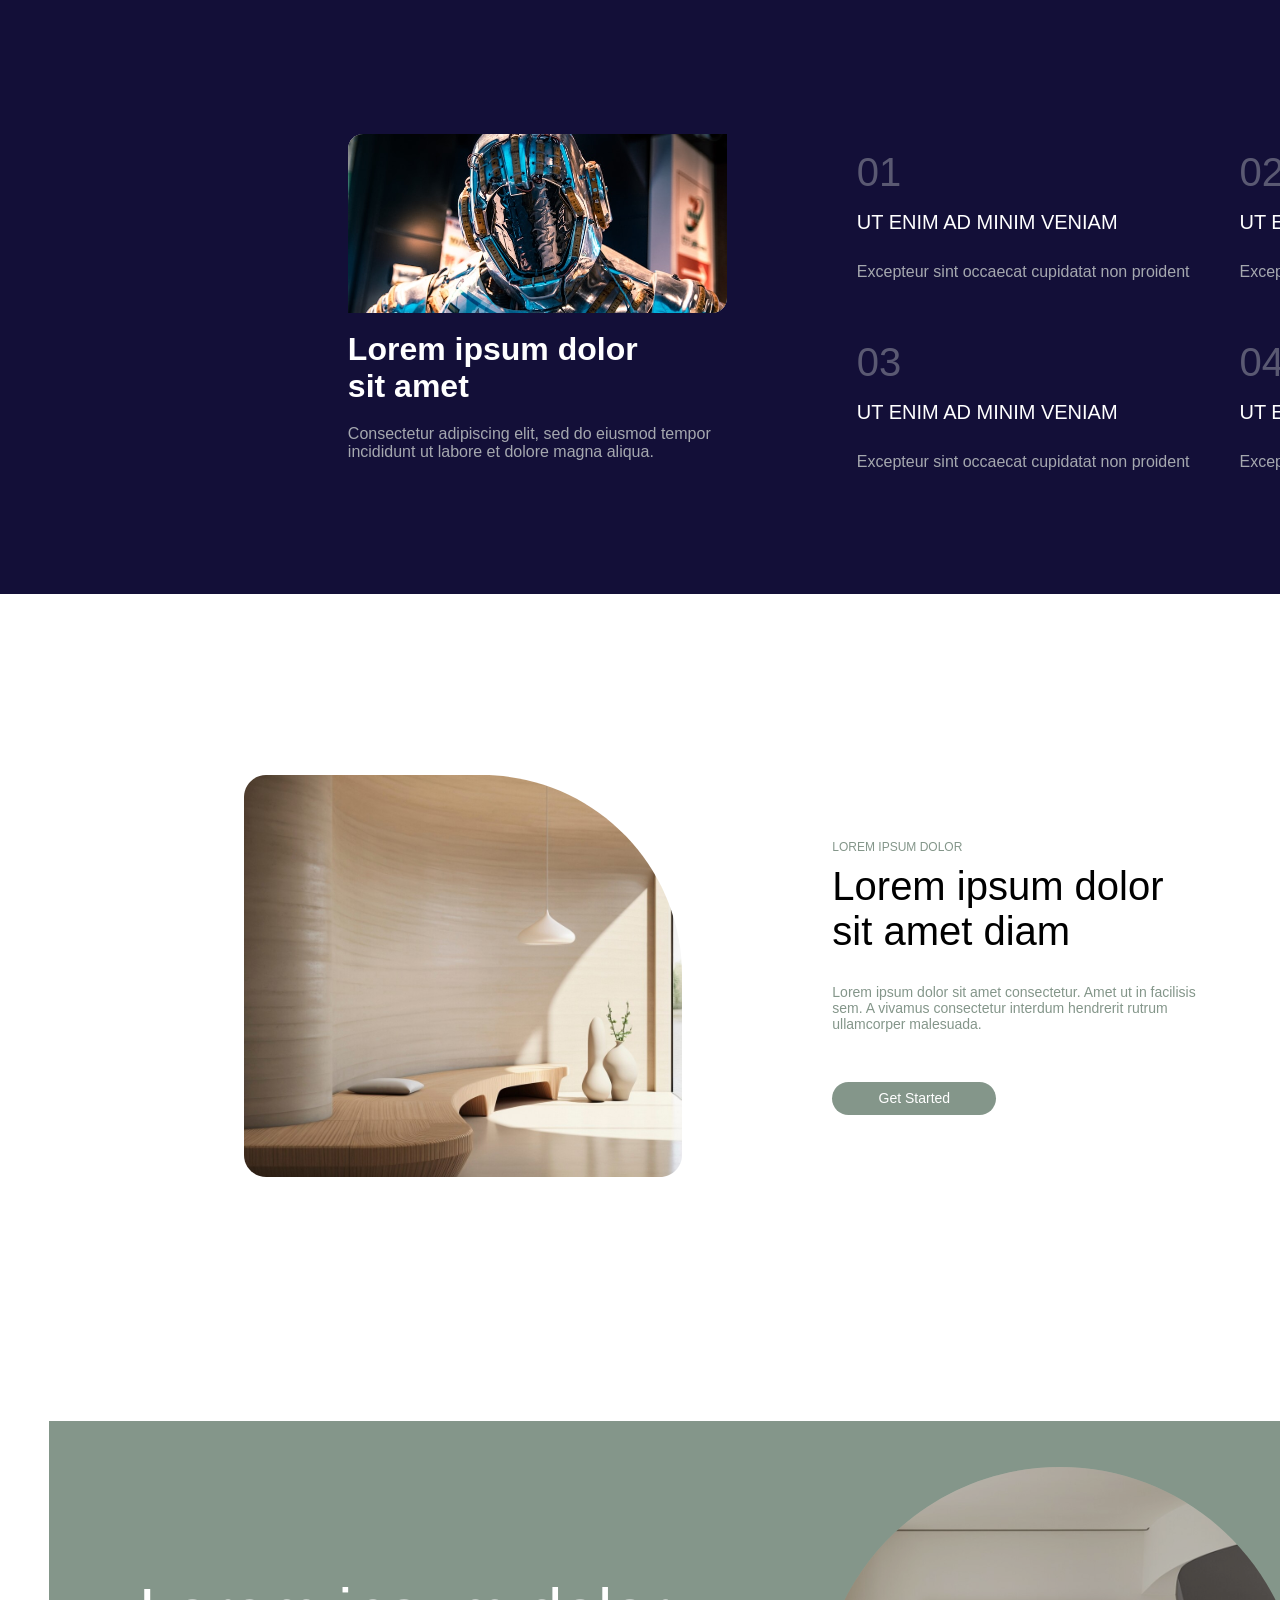
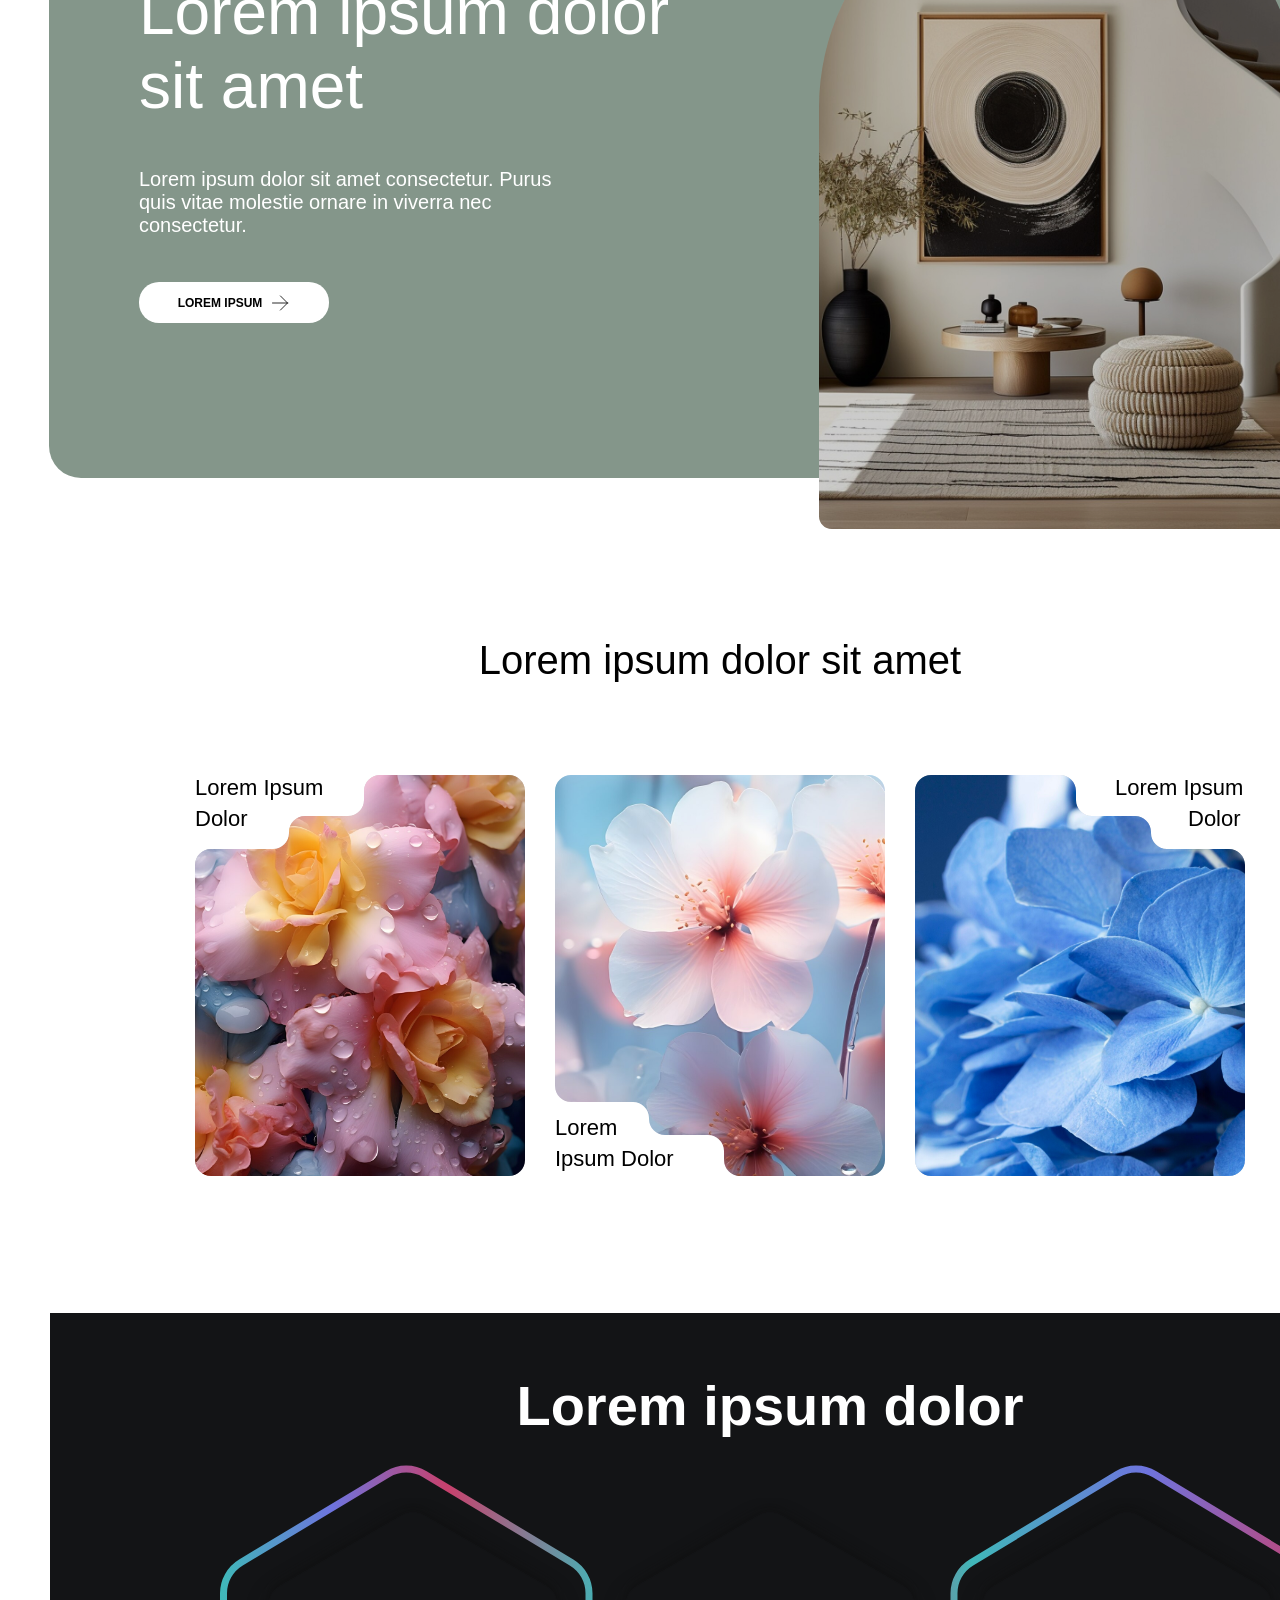
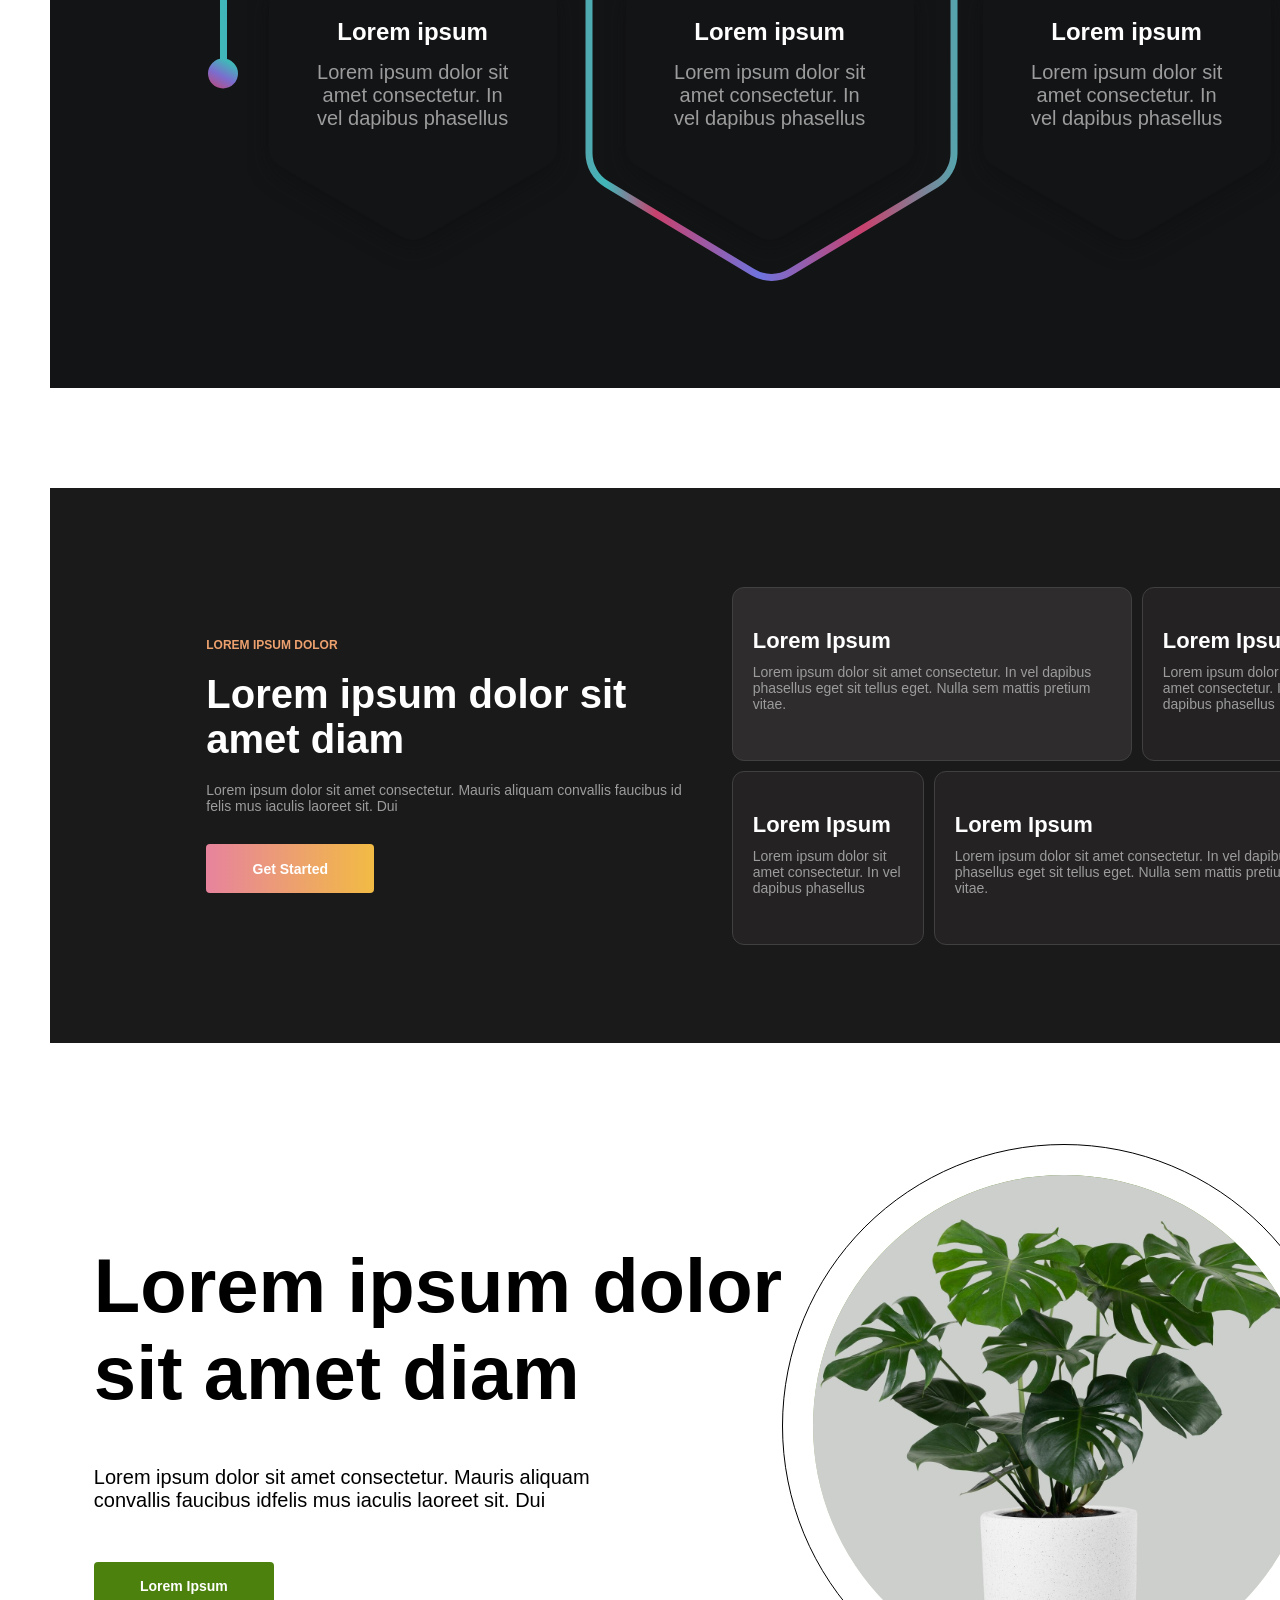
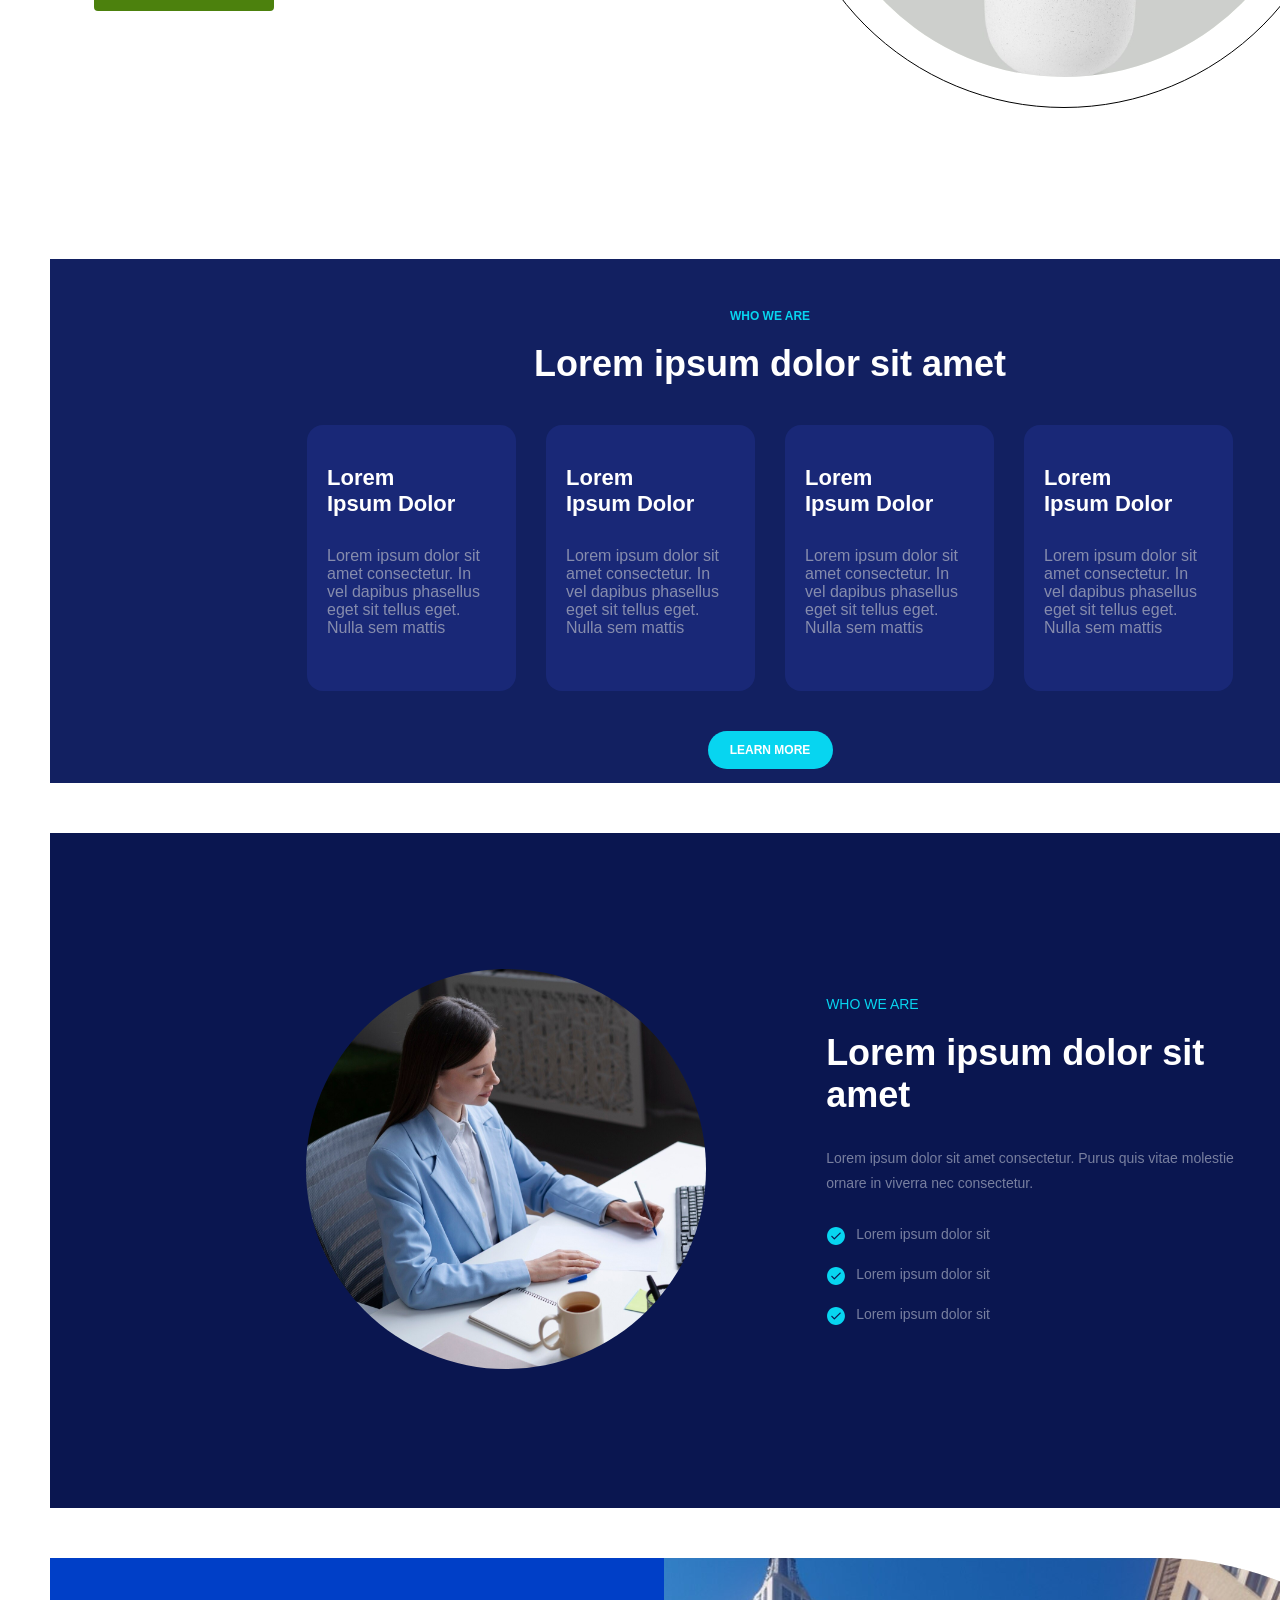
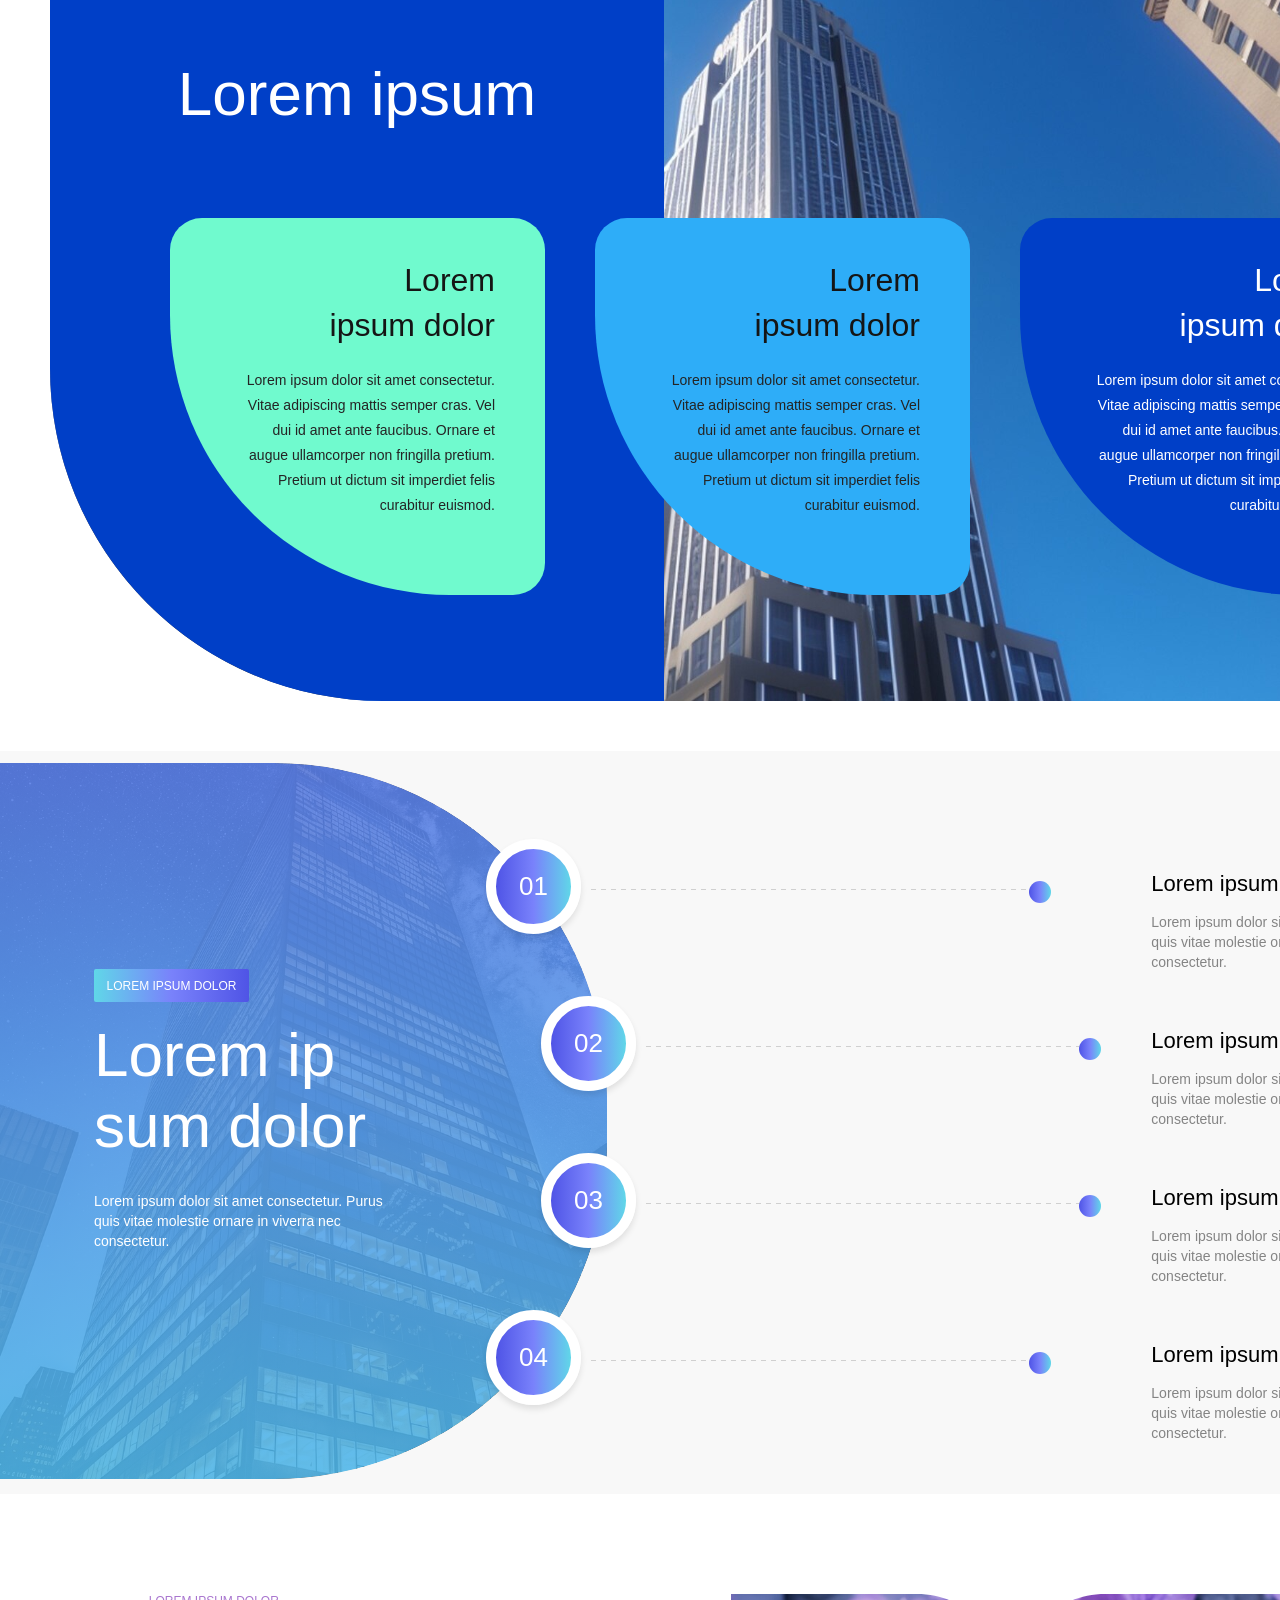
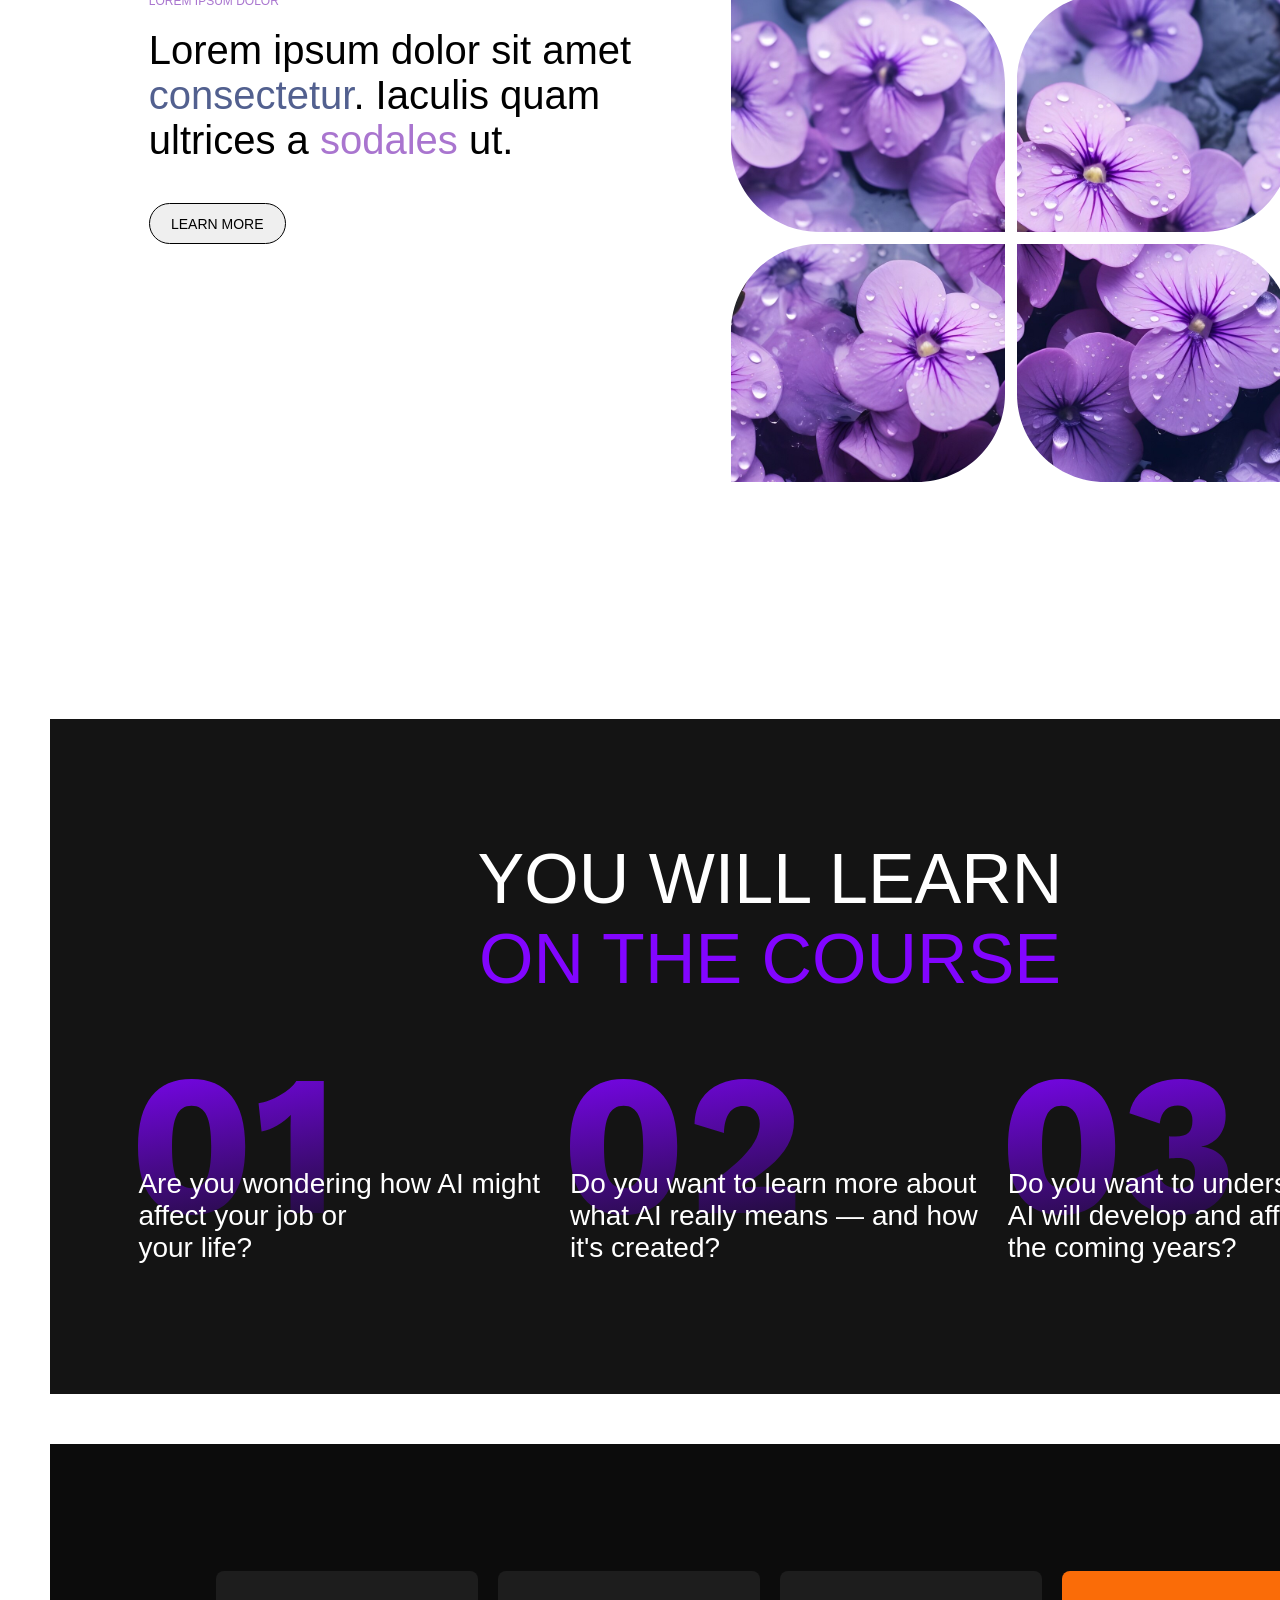
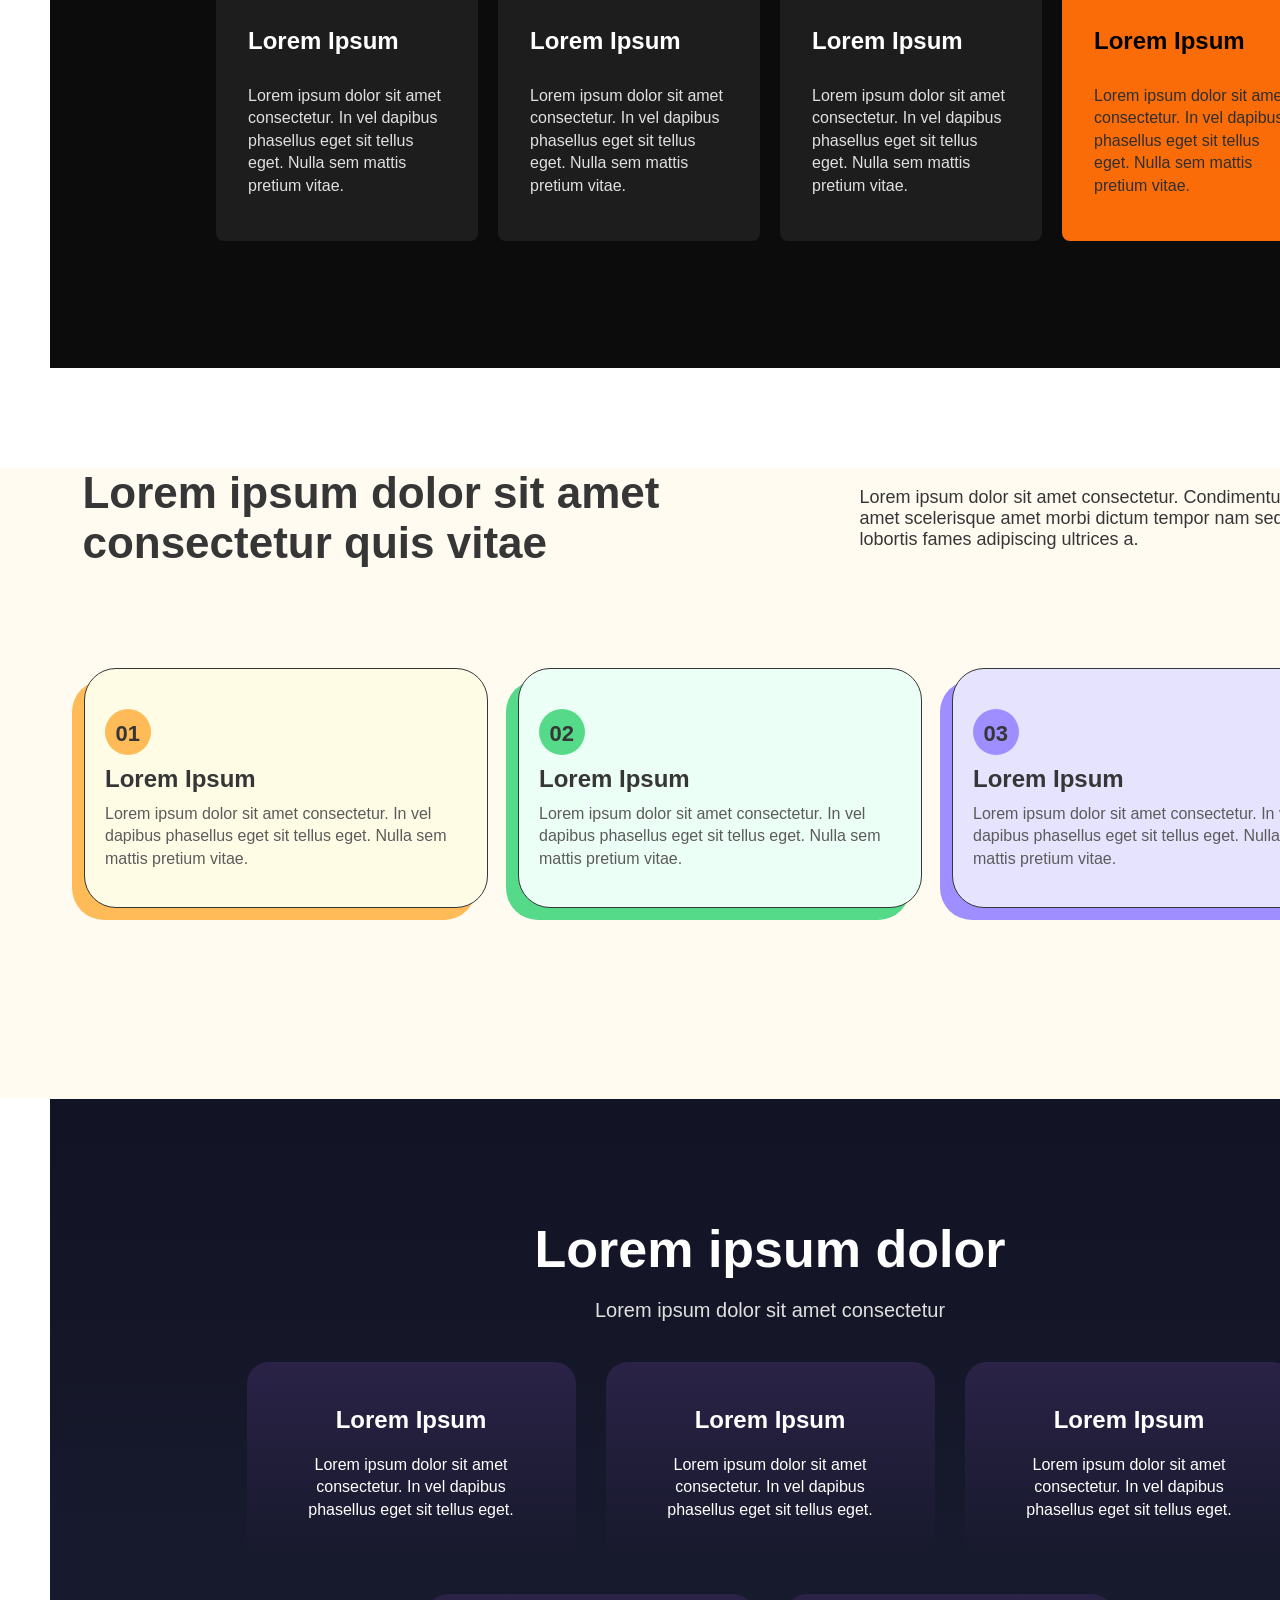
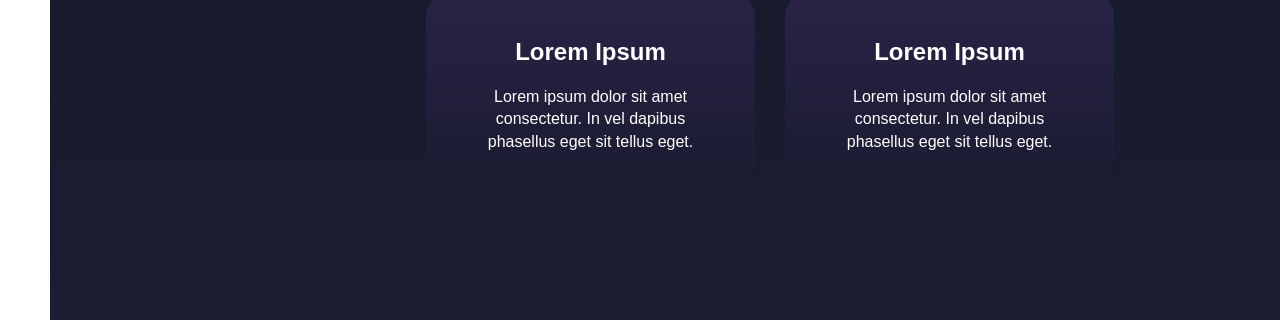
==== commit 21c74dec: "adding 16 blocks whitch can use tomorrow" ====
--- a/index.html
+++ b/index.html
@@ -4,130 +4,634 @@
 <head>
     <meta charset="UTF-8">
     <meta name="viewport" content="width=device-width, initial-scale=1.0">
-    <title>FitLife</title>
-    <link rel="stylesheet" href="./Css/style.css">
-    <link rel="stylesheet" href="./Css/media.css">
-    <link rel="preconnect" href="https://fonts.googleapis.com">
-    <link rel="preconnect" href="https://fonts.gstatic.com" crossorigin>
-    <link href="https://fonts.googleapis.com/css2?family=Montserrat:ital,wght@0,100..900;1,100..900&display=swap"
-        rel="stylesheet">
+    <link rel="stylesheet" href="./CSS/style.css">
+    <title>Document</title>
 </head>
 
 <body>
-    <header>
-        <nav class="navbar" id="nav-links">
-            <nav class="container">
-                <a href="#" class="navbar-logo"> <img class="logo-img" src="./imgs/logos.png" alt=""></a>
-                <div class="items" id="menu-items">
-                    <ul>
-                        <li class="nav-item">
-                            <a class="nav-link" href="#advantages">Advantages</a>
-                        </li>
-                        <li class="nav-item">
-                            <a class="nav-link" href="#reviews">Reviews</a>
-                        </li>
-                    </ul>
-                </div>
-                <div class="navbar-search">
-                    <ul>
-                        <li class="nav-item">
-                            <a class="nav-link" href="#contacts">Contacts</a>
-                        </li>
-                    </ul>
-                </div>
-            </nav>
-    </header>
-    <section class="advantages" id="advantages">
-        <div class="advantages-container">
-            <div class="advantage-card">
-                <img src="./imgs/tracking.svg" alt="Трекінг" class="advantage-icon">
-                <h3>Results tracking</h3>
-                <p>Track your training, progress and achievements in real time.</p>
-            </div>
-            <div class="advantage-card">
-                <img src="./imgs/analytics.svg" alt="Аналітика" class="advantage-icon">
-                <h3>Smart analytics</h3>
-                <p>Get detailed analysis of your data to achieve better results.</p>
-            </div>
-            <div class="advantage-card">
-                <img src="./imgs/goal.svg" alt="Цілі" class="advantage-icon">
-                <h3>Personal goals</h3>
-                <p>Create personalized goals and achieve them with our support.</p>
-            </div>
-        </div>
-    </section>
-    <section class="reviews" id="reviews">
-        <div class="slideshow-container">
-            <div class="slides-fade fade">
-                <img src="imgs/first-review.jpg" alt="" class="review-img">
-                <div class="text-review">One of the best apps to use. I always see my results and get help to achieve my
-                    goal.
-                </div>
-            </div>
-            <div class="slides-fade fade">
-                <img src="imgs/second-review.jpg" alt="" class="review-img">
-                <div class="text-review">One of the best apps to use. I always see my results and get help to achieve my
-                    goal.
-                </div>
-            </div>
-            <div class="slides-fade fade ">
-                <img src="imgs/fourth-review.jpg" alt="" class="review-img">
-                <div class="text-review">One of the best apps to use. I always see my results and get help to achieve my
-                    goal.
-                </div>
-            </div>
-            <div class="slides-fade fade">
-                <img src="imgs/fifth-review.jpg" alt="" class="review-img">
-                <div class="text-review">One of the best apps to use. I always see my results and get help to achieve my
-                    goal.
-                </div>
-            </div>
-            <a class="prev" onclick="plusSlides(-1)">&#10094</a>
-            <a class="next" onclick="plusSlides(1)">&#10095</a>
-        </div>
-        <br>
-        <div class="clicker">
-            <span class="dot" onclick="currentSlide(1)"></span>
-            <span class="dot" onclick="currentSlide(2)"></span>
-            <span class="dot" onclick="currentSlide(3)"></span>
-            <span class="dot" onclick="currentSlide(4)"></span>
-        </div>
-    </section>
-    <section class="footer" id="contacts">
-        <div class="footer-container">
-            <div class="footer-content contact-us">
-                <h3>Contact Us</h3>
-                <p>Email: user1@example.com</p>
-                <p>Phone: +380976104311</p>
-                <p>Address: My Address 221 street</p>
-            </div>
-            <div class="footer-content social">
-                <h3>Follow us</h3>
-                <ul class="social-icons">
-                    <li>
-                        <a href="https://www.instagram.com/"><img class="social-icons-img" src="./imgs/insta.svg"
-                                alt=""></a>
-                    </li>
-                    <li>
-                        <a href="https://www.facebook.com/?locale=uk_UA&_rdr"><img class="social-icons-img"
-                                src="./imgs/facebook.svg" alt=""></a>
-                    </li>
-                    <li>
-                        <a href="https://x.com/?lang=ru"><img class="social-icons-img" src="./imgs/twitter.svg"
-                                alt=""></a>
-                    </li>
-                    <li>
-                        <a href="https://discord.com/"><img class="social-icons-img" src="./imgs/discord.svg"
-                                alt=""></a>
-                    </li>
-                </ul>
-            </div>
-        </div>
-        <div class="abous-last">
-            <p>2024 your company . All rights reserved</p>
-        </div>
-    </section>
-    <script src="./script.js"></script>
+    <section class="advantages">
+        <div class="block-1">
+            <div class="img-1">
+                <img src="./img/1-block.svg" alt="">
+            </div>
+            <div class="Text">
+                <p class="title">
+                    Lorem ipsum dolor<br> sit amet
+                </p>
+                <p class="subtitle">
+                    Consectetur adipiscing elit, sed do eiusmod tempor<br>
+                    incididunt ut labore et dolore magna aliqua.
+                </p>
+            </div>
+        </div>
+        <div class="block-2">
+            <div class="up-block">
+                <div class="first-frame">
+                    <p class="textik">
+                        01
+                    </p>
+                    <p class="subtext">
+                        UT ENIM AD MINIM VENIAM
+                    </p>
+                    <p class="subtextik">
+                        Excepteur sint occaecat cupidatat non proident
+                    </p>
+                </div>
+                <div class="second-frame">
+                    <p class="textik">
+                        02
+                    </p>
+                    <p class="subtext">
+                        UT ENIM AD MINIM VENIAM
+                    </p>
+                    <p class="subtextik">
+                        Excepteur sint occaecat cupidatat non proident
+                    </p>
+                </div>
+            </div>
+            <div class="down-block">
+                <div class="first-frame">
+                    <p class="textik">
+                        03
+                    </p>
+                    <p class="subtext">
+                        UT ENIM AD MINIM VENIAM
+                    </p>
+                    <p class="subtextik">
+                        Excepteur sint occaecat cupidatat non proident
+                    </p>
+                </div>
+                <div class="second-frame">
+                    <p class="textik">
+                        04
+                    </p>
+                    <p class="subtext">
+                        UT ENIM AD MINIM VENIAM
+                    </p>
+                    <p class="subtextik">
+                        Excepteur sint occaecat cupidatat non proident
+                    </p>
+                </div>
+            </div>
+        </div>
+    </section>
+
+    <section class="about-us">
+        <div class="blocks-2">
+            <div class="left-side">
+                <img src="./img/2-block.svg" alt="">
+            </div>
+            <div class="right-side">
+                <div class="text-1">
+                    <p class="title-1">
+                        LOREM IPSUM DOLOR
+                    </p>
+                    <p class="subtitle-1">
+                        Lorem ipsum dolor<br> sit amet diam
+                    </p>
+                </div>
+                <div class="textik-1">
+                    <p class="subtext-1">
+                        Lorem ipsum dolor sit amet consectetur. Amet ut in facilisis<br> sem. A vivamus consectetur
+                        interdum
+                        hendrerit rutrum<br> ullamcorper malesuada.
+                    </p>
+                </div>
+                <div class="btn-1">
+                    <button class="click-start">Get Started</button>
+                </div>
+            </div>
+        </div>
+    </section>
+
+    <section class="main-3">
+        <div class="background-3"></div>
+        <div class="blocks-2">
+            <div class="left-side">
+                <div class="text-2">
+                    <p class="subtitle-2">
+                        Lorem ipsum dolor<br> sit amet
+                    </p>
+                    <p class="subtext-2">
+                        Lorem ipsum dolor sit amet consectetur. Purus<br>quis vitae molestie ornare in viverra nec<br>
+                        consectetur.
+                    </p>
+                </div>
+                <div class="btn-2">
+                    <button class="lorem-btn">LOREM IPSUM <img class="iconoir-3" src="./img/3-block-icon.svg"></button>
+                </div>
+            </div>
+            <div class="right-side">
+                <img class="img-block-3" src="./img/3-block.svg" alt="">
+            </div>
+    </section>
+
+    <section class="cases">
+        <div class="title-4">
+            <p class="text-4">Lorem ipsum dolor sit amet</p>
+        </div>
+        <div class="imgs-4">
+            <div class="first-frame-4">
+                <p class="lorem-4-1">Lorem Ipsum<br>Dolor</p>
+                <img src="./img/4-block/1-img.svg" alt="">
+            </div>
+            <div class="second-frame-4">
+                <p class="lorem-4-2">Lorem<br>Ipsum Dolor</p>
+                <img src="./img/4-block/2-img.svg" alt="">
+            </div>
+            <div class="third-frame-4">
+                <p class="lorem-4-3">Lorem Ipsum<br><span class="right-lorem">Dolor</span></p>
+                <img src="./img/4-block/3-img.svg" alt="">
+            </div>
+        </div>
+    </section>
+
+    <section class="advantage-5">
+        <div class="title-5">
+            <p class="subtitle-5">Lorem ipsum dolor</p>
+        </div>
+        <div class="graph">
+            <div class="graph-1">
+                <img src="./img/5-block/rombik.svg" alt="">
+                <div class="graph-title">
+                    <p class="graph-text">Lorem ipsum</p>
+                    <p class="graph-subtext">Lorem ipsum dolor sit<br> amet consectetur. In <br>vel dapibus phasellus
+                    </p>
+                </div>
+            </div>
+            <div class="graph-1">
+                <img src="./img/5-block/rombik.svg" alt="">
+                <div class="graph-title">
+                    <p class="graph-text">Lorem ipsum</p>
+                    <p class="graph-subtext">Lorem ipsum dolor sit<br> amet consectetur. In <br>vel dapibus phasellus
+                    </p>
+                </div>
+            </div>
+            <div class="graph-1">
+                <img src="./img/5-block/rombik.svg" alt="">
+                <div class="graph-title">
+                    <p class="graph-text">Lorem ipsum</p>
+                    <p class="graph-subtext">Lorem ipsum dolor sit<br> amet consectetur. In <br>vel dapibus phasellus
+                    </p>
+                </div>
+            </div>
+        </div>
+        <div class="line">
+            <img class="line-to-romb" src="./img/5-block/line.svg" alt="">
+        </div>
+    </section>
+
+    <section class="about-us-6">
+        <div class="main-left-side">
+            <div class="main-text">
+                <p class="title-6">
+                    LOREM IPSUM DOLOR
+                </p>
+                <p class="subtitle-6">
+                    Lorem ipsum dolor sit<br> amet diam
+                </p>
+                <p class="text-6">
+                    Lorem ipsum dolor sit amet consectetur. Mauris aliquam convallis faucibus id<br> felis mus iaculis
+                    laoreet sit. Dui
+                </p>
+            </div>
+            <div class="btn-6">
+                <button class="start-6">Get Started</button>
+            </div>
+        </div>
+        <div class="main-right-side">
+            <div class="up-plash">
+                <div class="plash-6-1">
+                    <p class="text-6-1">
+                        Lorem Ipsum
+                    </p>
+                    <p class="text-6">
+                        Lorem ipsum dolor sit amet consectetur. In vel dapibus<br> phasellus eget sit tellus eget. Nulla
+                        sem mattis pretium<br> vitae.
+                    </p>
+                </div>
+                <div class="plash-6-2">
+                    <p class="text-6-1">
+                        Lorem Ipsum
+                    </p>
+                    <p class="text-6">
+                        Lorem ipsum dolor sit<br> amet consectetur. In vel<br> dapibus phasellus
+                    </p>
+                </div>
+            </div>
+            <div class="down-plash">
+                <div class="plash-6-2">
+                    <p class="text-6-1">
+                        Lorem Ipsum
+                    </p>
+                    <p class="text-6">
+                        Lorem ipsum dolor sit<br> amet consectetur. In vel<br> dapibus phasellus
+                    </p>
+                </div>
+                <div class="plash-6-1">
+                    <p class="text-6-1">
+                        Lorem Ipsum
+                    </p>
+                    <p class="text-6">
+                        Lorem ipsum dolor sit amet consectetur. In vel dapibus<br> phasellus eget sit tellus eget. Nulla
+                        sem mattis pretium<br> vitae.
+                    </p>
+                </div>
+            </div>
+        </div>
+    </section>
+
+    <section class="main-block-7">
+        <div class="left-side">
+            <div class="main-text">
+                <p class="title-7">
+                    Lorem ipsum dolor<br> sit amet diam
+                </p>
+                <p class="text-7">
+                    Lorem ipsum dolor sit amet consectetur. Mauris aliquam<br> convallis faucibus idfelis mus iaculis
+                    laoreet sit. Dui
+                </p>
+            </div>
+            <div class="btn-7">
+                <button class="lorem-btn-7">Lorem Ipsum</button>
+            </div>
+        </div>
+        <div class="right-side">
+            <div class="circle-border">
+                <img class="block-7-img" src="./img/7-block.svg" alt="">
+            </div>
+        </div>
+    </section>
+
+    <section class="advantages-8">
+        <div class="main-text-8">
+            <p class="title-8">WHO WE ARE</p>
+            <p class="subtitle-8">Lorem ipsum dolor sit amet</p>
+        </div>
+        <div class="containers">
+            <div class="plash-1">
+                <p class="text-8">
+                    Lorem<br>Ipsum Dolor
+                </p>
+                <p class="subtext-8">
+                    Lorem ipsum dolor sit<br> amet consectetur. In<br> vel dapibus phasellus<br> eget sit tellus
+                    eget.<br> Nulla sem mattis
+                </p>
+            </div>
+            <div class="plash-2">
+                <p class="text-8">
+                    Lorem<br>Ipsum Dolor
+                </p>
+                <p class="subtext-8">
+                    Lorem ipsum dolor sit<br> amet consectetur. In<br> vel dapibus phasellus<br> eget sit tellus
+                    eget.<br> Nulla sem mattis
+                </p>
+            </div>
+            <div class="plash-3">
+                <p class="text-8">
+                    Lorem<br>Ipsum Dolor
+                </p>
+                <p class="subtext-8">
+                    Lorem ipsum dolor sit<br> amet consectetur. In<br> vel dapibus phasellus<br> eget sit tellus
+                    eget.<br> Nulla sem mattis
+                </p>
+            </div>
+            <div class="plash-4">
+                <p class="text-8">
+                    Lorem<br>Ipsum Dolor
+                </p>
+                <p class="subtext-8">
+                    Lorem ipsum dolor sit<br> amet consectetur. In<br> vel dapibus phasellus<br> eget sit tellus
+                    eget.<br> Nulla sem mattis
+                </p>
+            </div>
+        </div>
+        <div class="btn-8">
+            <button class="learn-more">LEARN MORE</button>
+        </div>
+    </section>
+
+    <section class="company-9">
+        <div class="left-side">
+            <img src="./img/block-9/9-block.svg" alt="">
+        </div>
+        <div class="right-side-9">
+            <div class="text-9">
+                <p class="title-9">WHO WE ARE</p>
+                <p class="subtitle-9">Lorem ipsum dolor sit<br> amet</p>
+            </div>
+            <div class="subtext-9">
+                <p class="textik-9">Lorem ipsum dolor sit amet consectetur. Purus quis vitae molestie<br> ornare in
+                    viverra nec consectetur. </p>
+            </div>
+            <div class="agree">
+                <img class="icon-9" class="icon-9" src="./img/block-9/icon-9.svg" alt="">
+                <p class="check-text">Lorem ipsum dolor sit </p>
+            </div>
+            <div class="agree">
+                <img class="icon-9" src="./img/block-9/icon-9.svg" alt="">
+                <p class="check-text">Lorem ipsum dolor sit </p>
+            </div>
+            <div class="agree">
+                <img class="icon-9" src="./img/block-9/icon-9.svg" alt="">
+                <p class="check-text">Lorem ipsum dolor sit </p>
+            </div>
+        </div>
+    </section>
+
+    <section class="company-10">
+        <div class="main-side-10">
+            <div class="title-text-10">
+                <p class="title-10">Lorem ipsum</p>
+            </div>
+            <div class="container-10">
+                <div class="plash-1-10">
+                    <p class="text-10">
+                        Lorem<br>ipsum dolor
+                    </p>
+                    <p class="subtext-10">
+                        Lorem ipsum dolor sit amet consectetur.<br> Vitae adipiscing mattis semper cras. Vel<br> dui id
+                        amet
+                        ante faucibus. Ornare et<br> augue ullamcorper non fringilla pretium.<br> Pretium ut dictum sit
+                        imperdiet
+                        felis<br> curabitur euismod.
+                    </p>
+                </div>
+                <div class="plash-2-10">
+                    <p class="text-10">
+                        Lorem<br>ipsum dolor
+                    </p>
+                    <p class="subtext-10">
+                        Lorem ipsum dolor sit amet consectetur.<br> Vitae adipiscing mattis semper cras. Vel<br> dui id
+                        amet
+                        ante faucibus. Ornare et<br> augue ullamcorper non fringilla pretium.<br> Pretium ut dictum sit
+                        imperdiet
+                        felis<br> curabitur euismod.
+                    </p>
+                </div>
+                <div class="plash-3-10">
+                    <p class="text-10">
+                        Lorem<br>ipsum dolor
+                    </p>
+                    <p class="subtext-10">
+                        Lorem ipsum dolor sit amet consectetur.<br> Vitae adipiscing mattis semper cras. Vel<br> dui id
+                        amet
+                        ante faucibus. Ornare et<br> augue ullamcorper non fringilla pretium.<br> Pretium ut dictum sit
+                        imperdiet
+                        felis<br> curabitur euismod.
+                    </p>
+                </div>
+            </div>
+        </div>
+    </section>
+
+    <section class="etaps-11">
+        <div class="left-main-side-11">
+            <div class="back-11">
+                <img class="block-img-11" src="./img/11-block.svg" alt="">
+            </div>
+            <div class="left-side-11">
+                <div class="btn-11">
+                    <button class="lorem-btn-11">LOREM IPSUM DOLOR</button>
+                </div>
+                <div class="text-11">
+                    <p class="title-11">Lorem ip<br> sum dolor</p>
+                    <p class="subtitle-11">Lorem ipsum dolor sit amet consectetur. Purus<br> quis vitae molestie ornare
+                        in viverra nec<br> consectetur. </p>
+                </div>
+            </div>
+        </div>
+        <div class="main-center-side-11">
+            <div class="circles">
+                <div class="circle-1">
+                    <p class="circle-text">01</p>
+                </div>
+                <div class="circle-2">
+                    <p class="circle-text">02</p>
+                </div>
+                <div class="circle-3">
+                    <p class="circle-text">03</p>
+                </div>
+                <div class="circle-4">
+                    <p class="circle-text">04</p>
+                </div>
+            </div>
+        </div>
+        <div class="main-right-side-11">
+            <div class="subcircles">
+                <div class="sub-text-1">
+                    <div class="subcircle-1"></div>
+                    <div class="text-sub-11-main">
+                        <p class="title-sub-11">Lorem ipsum dolor</p>
+                        <p class="subtitle-sub-11">Lorem ipsum dolor sit amet consectetur. Purus<br> quis vitae molestie
+                            ornare in viverra nec<br> consectetur. </p>
+                    </div>
+                </div>
+                <div class="sub-text-1">
+                    <div class="subcircle-2"></div>
+                    <div class="text-sub-11-main">
+                        <p class="title-sub-11">Lorem ipsum dolor</p>
+                        <p class="subtitle-sub-11">Lorem ipsum dolor sit amet consectetur. Purus<br> quis vitae molestie
+                            ornare in viverra nec<br> consectetur. </p>
+                    </div>
+                </div>
+                <div class="sub-text-1">
+                    <div class="subcircle-3"></div>
+                    <div class="text-sub-11-main">
+                        <p class="title-sub-11">Lorem ipsum dolor</p>
+                        <p class="subtitle-sub-11">Lorem ipsum dolor sit amet consectetur. Purus<br> quis vitae molestie
+                            ornare in viverra nec<br> consectetur. </p>
+                    </div>
+                </div>
+                <div class="sub-text-1">
+                    <div class="subcircle-4"></div>
+                    <div class="text-sub-11-main">
+                        <p class="title-sub-11">Lorem ipsum dolor</p>
+                        <p class="subtitle-sub-11">Lorem ipsum dolor sit amet consectetur. Purus<br> quis vitae molestie
+                            ornare in viverra nec<br> consectetur. </p>
+                    </div>
+                </div>
+            </div>
+        </div>
+    </section>
+
+    <section class="about-us-12">
+        <div class="left-side-12">
+            <div class="text-12">
+                <p class="title-12">LOREM IPSUM DOLOR</p>
+                <p class="subtitle-12">Lorem ipsum dolor sit amet<br> <span class="letter-12-1">consectetur</span>.
+                    Iaculis quam<br> ultrices a <span class="letter-12-2">sodales</span> ut.</p>
+            </div>
+            <div class="btn-12">
+                <button class="learn-more-btn-12">LEARN MORE</button>
+            </div>
+        </div>
+        <div class="right-side-12">
+            <img class="flowers" src="./img/12-block.svg" alt="">
+        </div>
+    </section>
+
+    <section class="etaps-13">
+        <div class="text-13">
+            <p class="title-13">
+                YOU WILL LEARN <br><span class="subtitle-13">ON THE COURSE</span>
+            </p>
+        </div>
+        <div class="minietaps-13">
+            <div class="plash-13-1">
+                <img src="./img/13-block/01.svg" alt="">
+                <p class="subtext-13">Are you wondering how AI might<br> affect your job or<br> your life?</p>
+            </div>
+            <div class="plash-13-1">
+                <img src="./img/13-block/02.svg" alt="">
+                <p class="subtext-13">Do you want to learn more about<br> what AI really means — and how<br> it's
+                    created?</p>
+            </div>
+            <div class="plash-13-1">
+                <img src="./img/13-block/03.svg" alt="">
+                <p class="subtext-13">Do you want to understand how<br> AI will develop and affect us in<br> the coming
+                    years?</p>
+            </div>
+        </div>
+    </section>
+
+    <section class="etaps-14">
+        <div class="containers-14">
+            <div class="plash-14-1">
+                <p class="text-14-8">
+                    Lorem Ipsum
+                </p>
+                <p class="subtext-14-8">
+                    Lorem ipsum dolor sit amet<br> consectetur. In vel dapibus<br> phasellus eget sit tellus<br> eget.
+                    Nulla sem mattis<br> pretium vitae.
+                </p>
+            </div>
+            <div class="plash-14-2">
+                <p class="text-14-8">
+                    Lorem Ipsum
+                </p>
+                <p class="subtext-14-8">
+                    Lorem ipsum dolor sit amet<br> consectetur. In vel dapibus<br> phasellus eget sit tellus<br> eget.
+                    Nulla sem mattis<br> pretium vitae.
+                </p>
+            </div>
+            <div class="plash-14-3">
+                <p class="text-14-8">
+                    Lorem Ipsum
+                </p>
+                <p class="subtext-14-8">
+                    Lorem ipsum dolor sit amet<br> consectetur. In vel dapibus<br> phasellus eget sit tellus<br> eget.
+                    Nulla sem mattis<br> pretium vitae.
+                </p>
+            </div>
+            <div class="plash-14-4">
+                <p class="text-14-8">
+                    Lorem Ipsum
+                </p>
+                <p class="subtext-14-8">
+                    Lorem ipsum dolor sit amet<br> consectetur. In vel dapibus<br> phasellus eget sit tellus<br> eget.
+                    Nulla sem mattis<br> pretium vitae.
+                </p>
+            </div>
+        </div>
+    </section>
+
+    <section class="advantages-15">
+        <div class="text-15">
+            <p class="title-15">Lorem ipsum dolor sit amet<br> consectetur quis vitae</p>
+            <p class="subtitle-15">Lorem ipsum dolor sit amet consectetur. Condimentum libero<br> amet scelerisque amet
+                morbi dictum tempor nam sed. Facilisis<br> lobortis fames adipiscing ultrices a.</p>
+        </div>
+        <div class="containers-15">
+            <div class="plash-15-1">
+                <div class="circle-1-15">
+                    <p class="circle-text-15">01</p>
+                </div>
+                <p class="text-15-8">
+                    Lorem Ipsum
+                </p>
+                <p class="subtext-15-8">
+                    Lorem ipsum dolor sit amet consectetur. In vel<br> dapibus phasellus eget sit tellus eget.
+                    Nulla sem<br> mattis pretium vitae.
+                </p>
+            </div>
+            <div class="plash-15-2">
+                <div class="circle-1-15">
+                    <p class="circle-text-15">02</p>
+                </div>
+                <p class="text-15-8">
+                    Lorem Ipsum
+                </p>
+                <p class="subtext-15-8">
+                    Lorem ipsum dolor sit amet consectetur. In vel<br> dapibus phasellus eget sit tellus eget.
+                    Nulla sem<br> mattis pretium vitae.
+                </p>
+            </div>
+            <div class="plash-15-3">
+                <div class="circle-1-15">
+                    <p class="circle-text-15">03</p>
+                </div>
+                <p class="text-15-8">
+                    Lorem Ipsum
+                </p>
+                <p class="subtext-15-8">
+                    Lorem ipsum dolor sit amet consectetur. In vel<br> dapibus phasellus eget sit tellus eget.
+                    Nulla sem<br> mattis pretium vitae.
+                </p>
+            </div>
+        </div>
+    </section>
+
+    <section class="advantages-16">
+        <div class="text-16">
+            <p class="title-16">Lorem ipsum dolor</p>
+            <p class="subtitle-16">Lorem ipsum dolor sit amet consectetur</p>
+        </div>
+        <div class="containers-16">
+            <div class="plash-16-1">
+                <p class="text-16-8">
+                    Lorem Ipsum
+                </p>
+                <p class="subtext-16-8">
+                    Lorem ipsum dolor sit amet<br> consectetur. In vel dapibus<br> phasellus eget sit tellus eget.
+                </p>
+            </div>
+            <div class="plash-16-1">
+                <p class="text-16-8">
+                    Lorem Ipsum
+                </p>
+                <p class="subtext-16-8">
+                    Lorem ipsum dolor sit amet<br> consectetur. In vel dapibus<br> phasellus eget sit tellus eget.
+                </p>
+            </div>
+            <div class="plash-16-1">
+                <p class="text-16-8">
+                    Lorem Ipsum
+                </p>
+                <p class="subtext-16-8">
+                    Lorem ipsum dolor sit amet<br> consectetur. In vel dapibus<br> phasellus eget sit tellus eget.
+                </p>
+            </div>
+        </div>
+        <div class="containers-16-1">
+            <div class="plash-16-1">
+                <p class="text-16-8">
+                    Lorem Ipsum
+                </p>
+                <p class="subtext-16-8">
+                    Lorem ipsum dolor sit amet<br> consectetur. In vel dapibus<br> phasellus eget sit tellus eget.
+                </p>
+            </div>
+            <div class="plash-16-1">
+                <p class="text-16-8">
+                    Lorem Ipsum
+                </p>
+                <p class="subtext-16-8">
+                    Lorem ipsum dolor sit amet<br> consectetur. In vel dapibus<br> phasellus eget sit tellus eget.
+                </p>
+            </div>
+        </div>
+    </section>
 </body>
 
 </html>
--- a/CSS/style.css
+++ b/CSS/style.css
@@ -0,0 +1,1172 @@
+* {
+    margin: 0;
+    box-sizing: border-box;
+    font-family: "Comic Sans MS", sans-serif;
+    font-size: 14px;
+}
+
+/* Advantages block-1*/
+
+.advantages {
+    width: 1920px;
+    height: 594px;
+    background-color: #130F38;
+    display: flex;
+    justify-content: center;
+    align-items: center;
+    color: #fff;
+}
+
+.Text {
+    margin-top: 15px;
+}
+
+.title {
+    font-size: 32px;
+    font-weight: 700;
+    margin-bottom: 20px;
+}
+
+.subtitle {
+    font-size: 16px;
+    color: #A5A8AF;
+}
+
+.block-2 {
+    margin-left: 130px;
+}
+
+.up-block,
+.down-block {
+    display: flex;
+    justify-content: space-between;
+    line-height: 50px;
+    gap: 50px;
+    margin-top: 40px;
+}
+
+
+.textik {
+    font-size: 40px;
+    color: #A5A8AF7D;
+}
+
+.subtext {
+    font-size: 20px;
+}
+
+.subtextik {
+    font-size: 16px;
+    color: #A5A8AF;
+}
+
+/*About us block-2*/
+
+.about-us {
+    display: flex;
+    justify-content: center;
+    align-items: center;
+    color: #000;
+    height: 766px;
+    width: 1440px;
+}
+
+.blocks-2 {
+    display: flex;
+    justify-content: center;
+    align-items: center;
+    gap: 150px;
+}
+
+
+.title-1 {
+    font-size: 12px;
+    color: #84968A;
+    font-family: "Georgia", sans-serif;
+    margin-bottom: 10px;
+}
+
+.subtitle-1 {
+    font-size: 40px;
+    font-family: "Helvetica", sans-serif;
+}
+
+.textik-1 {
+    margin: 30px 0 50px 0;
+}
+
+.subtext-1 {
+    font-size: 14px;
+    color: #84968A;
+}
+
+.click-start {
+    width: 164px;
+    height: 33px;
+    background-color: #84968A;
+    color: #fff;
+    border: none;
+    border-radius: 20px;
+    font-family: 'Helvetica', sans-serif;
+}
+
+/*Main block-3*/
+
+.main-3 {
+    width: 1440px;
+    height: 778px;
+    color: #fff;
+    display: flex;
+    justify-content: center;
+    align-items: center;
+}
+
+.background-3 {
+    width: 1343px;
+    position: absolute;
+    height: 657px;
+    background-color: #84968A;
+    z-index: -1;
+    border-bottom-right-radius: 32px;
+    border-bottom-left-radius: 32px;
+}
+
+.subtitle-2 {
+    font-size: 64px;
+    font-family: "Georgia", sans-serif;
+}
+
+.subtext-2 {
+    font-family: "Helvetica", sans-serif;
+    font-size: 20px;
+    margin: 45px 0;
+}
+
+.lorem-btn {
+    display: flex;
+    align-items: center;
+    justify-content: center;
+    width: 190px;
+    height: 41px;
+    border-radius: 20px;
+    background-color: #fff;
+    border: none;
+    font-size: 12px;
+    font-weight: 700;
+    font-family: "Georgia", sans-serif;
+
+}
+
+.iconoir-3 {
+    margin-left: 8px;
+    width: 20px;
+}
+
+.img-block-3 {
+    margin-top: 100px;
+}
+
+/* Cases block-4*/
+
+.cases {
+    width: 1440px;
+    height: 675px;
+}
+
+.title-4 {
+    display: flex;
+    justify-content: center;
+    text-align: center;
+    margin: 100px 0 30px;
+}
+
+.text-4 {
+    font-size: 40px;
+    font-family: "Helvetica", sans-serif;
+}
+
+.lorem-4-1,
+.lorem-4-2,
+.lorem-4-3,
+.right-lorem {
+    font-size: 22px;
+    font-family: "Helvetica", sans-serif;
+    position: relative;
+    line-height: 30.8px;
+}
+
+.lorem-4-1 {
+    top: 60px;
+}
+
+.lorem-4-2 {
+    top: 400px;
+}
+
+.lorem-4-3 {
+    top: 60px;
+    left: 200px;
+}
+
+.right-lorem {
+    position: relative;
+    left: 73px;
+}
+
+.imgs-4 {
+    display: flex;
+    justify-content: center;
+    align-items: center;
+    gap: 30px;
+}
+
+/*Advantage block-5*/
+
+.advantage-5 {
+    width: 1440px;
+    height: 675px;
+    background-color: #131416;
+    margin-left: 50px;
+    color: #fff;
+}
+
+.title-5 {
+    display: flex;
+    justify-content: center;
+    text-align: center;
+}
+
+.subtitle-5 {
+    font-size: 56px;
+    font-weight: 700;
+    font-family: "Helvetica", sans-serif;
+    margin: 60px 0px;
+
+}
+
+.graph {
+    display: flex;
+    justify-content: center;
+    align-items: center;
+    gap: 25px;
+}
+
+.graph-1 {
+    position: relative;
+}
+
+.graph-title {
+    position: absolute;
+    text-align: center;
+    top: 120px;
+    left: 70px;
+}
+
+.graph-text {
+    margin-bottom: 15px;
+    font-size: 24px;
+    font-weight: 700;
+    font-family: "Helvetica", sans-serif;
+}
+
+.graph-subtext {
+    font-size: 20px;
+    color: #9C9C9C;
+    font-family: "Helvetica", sans-serif;
+}
+
+.line {
+    display: flex;
+    justify-content: center;
+    align-items: center;
+    position: relative;
+    bottom: 410px;
+
+}
+
+/*About us block 6*/
+
+.about-us-6 {
+    width: 1440px;
+    height: 555px;
+    background-color: #1A1A1A;
+    margin: 100px 0 0 50px;
+    color: #fff;
+    display: flex;
+    justify-content: center;
+    align-items: center;
+}
+
+.title-6 {
+    font-size: 12px;
+    font-weight: 700;
+    font-family: "Helvetica", sans-serif;
+    color: #EDA16E;
+}
+
+.subtitle-6 {
+    font-size: 40px;
+    font-weight: 700;
+    font-family: "Helvetica", sans-serif;
+    margin: 20px 0;
+}
+
+.text-6 {
+    color: #9C9C9C;
+    font-family: "Helvetica", sans-serif;
+    margin-bottom: 30px;
+    font-size: 14px;
+}
+
+
+.start-6 {
+    width: 168px;
+    height: 49px;
+    border: none;
+    border-radius: 4px;
+    background: linear-gradient(to right, #E7839D, #F2BB44);
+    color: #fff;
+    font-weight: 700;
+    font-family: "Helvetica", sans-serif;
+}
+
+.main-right-side {
+    margin-left: 50px;
+}
+
+.up-plash,
+.down-plash {
+    display: flex;
+    text-align: start;
+    gap: 10px;
+}
+
+.down-plash {
+    margin-top: 10px;
+}
+
+.text-6-1 {
+    font-size: 22px;
+    font-weight: 700;
+    font-family: "Helvetica", sans-serif;
+    margin-bottom: 10px;
+}
+
+.plash-6-1 {
+    background-color: #2E2C2D;
+    padding: 40px 20px;
+    width: 400px;
+    height: 174px;
+    border-radius: 12px;
+    border: 1px solid #404040;
+}
+
+.plash-6-2 {
+    background-color: #242223;
+    padding: 40px 20px;
+    width: 192px;
+    height: 174px;
+    border-radius: 12px;
+    border: 1px solid #404040;
+}
+
+.down-plash .plash-6-1 {
+    background-color: #242223;
+}
+
+
+/* main-block-7 */
+
+.main-block-7 {
+    width: 1440px;
+    height: 766px;
+    display: flex;
+    justify-content: center;
+    align-items: center;
+
+}
+
+.title-7 {
+    font-size: 76px;
+    font-weight: 700;
+    font-family: "Helvetica", sans-serif;
+}
+
+.text-7 {
+    font-size: 20px;
+    font-family: "Helvetica", sans-serif;
+    margin: 50px 0;
+}
+
+.lorem-btn-7 {
+    width: 180px;
+    height: 49px;
+    border: none;
+    border-radius: 4px;
+    background: #4C810D;
+    color: #fff;
+    font-weight: 700;
+    font-family: "Helvetica", sans-serif;
+}
+
+.circle-border {
+    display: flex;
+    justify-content: center;
+    align-items: center;
+    border-radius: 50%;
+    padding: 30px;
+    border: 1px solid;
+    background: linear-gradient(to bottom, #4C810D, #FFFFFF);
+    background-clip: content-box, border-box;
+}
+
+/* Advantage block-8 */
+
+.advantages-8 {
+    width: 1440px;
+    height: 524px;
+    background-color: #122061;
+    color: #fff;
+    display: block;
+    justify-content: center;
+    align-items: center;
+    text-align: center;
+    margin: 50px;
+}
+
+.title-8 {
+    font-size: 12px;
+    font-weight: 700;
+    color: #07D5F0;
+    font-family: "Helvetica", sans-serif;
+    padding-top: 50px;
+}
+
+.subtitle-8 {
+    font-size: 36px;
+    font-weight: 700;
+    font-family: "Helvetica", sans-serif;
+    margin: 20px 0;
+}
+
+.containers {
+    display: flex;
+    justify-content: center;
+    align-items: center;
+    gap: 30px;
+    text-align: start;
+    margin: 40px 0;
+}
+
+.plash-1,
+.plash-2,
+.plash-3,
+.plash-4 {
+    background-color: #192877;
+    padding: 40px 20px;
+    width: 209px;
+    height: 266px;
+    border-radius: 16px;
+}
+
+.text-8 {
+    font-size: 22px;
+    font-weight: 700;
+    font-family: "Helvetica", sans-serif;
+    margin-bottom: 30px;
+}
+
+.subtext-8 {
+    font-size: 16px;
+    color: #868CAD;
+    font-family: "Helvetica", sans-serif;
+}
+
+
+.learn-more {
+    width: 125px;
+    height: 38px;
+    background-color: #07D5F0;
+    border: none;
+    border-radius: 66px;
+    font-size: 12px;
+    font-weight: 700;
+    font-family: "Helvetica", sans-serif;
+    color: #fff;
+}
+
+/* company block 9 */
+
+.company-9 {
+    background-color: #0A1650;
+    width: 1440px;
+    height: 675px;
+    display: flex;
+    justify-content: center;
+    align-items: center;
+    color: #fff;
+    margin-left: 50px;
+}
+
+.right-side-9 {
+    margin-left: 120px;
+}
+
+.title-9 {
+    color: #07d5F0;
+    font-family: "Helvetica", sans-serif;
+}
+
+.subtitle-9 {
+    font-size: 36px;
+    font-weight: 700;
+    font-family: "Helvetica", sans-serif;
+    margin: 20px 0 30px;
+}
+
+.textik-9 {
+    font-weight: 300;
+    color: #787F9F;
+    font-family: "Helvetica", sans-serif;
+    margin-bottom: 30px;
+    line-height: 25px;
+}
+
+.agree {
+    display: flex;
+    gap: 10px;
+    margin-bottom: 20px;
+}
+
+.icon-9 {
+    width: 20px;
+    height: 20px;
+}
+
+.check-text {
+    font-family: "Helvetica", sans-serif;
+    color: #787F9F;
+}
+
+/*company block-10*/
+
+.company-10 {
+    width: 1440px;
+    height: 743px;
+    background-image: url('../img/block-10/background-10.svg');
+    background-size: cover;
+    background-position: center;
+    background-repeat: no-repeat;
+    margin: 50px;
+    color: #fff;
+    position: relative;
+}
+
+.main-side-10 {
+    width: 614px;
+    height: 743px;
+    background-color: #003FC7;
+    border-bottom-left-radius: 333px;
+    position: absolute;
+    z-index: 1;
+}
+
+.title-10 {
+    font-size: 62px;
+    font-family: "Helvetica", sans-serif;
+}
+
+.container-10 {
+    display: flex;
+    justify-content: center;
+    align-items: center;
+    text-align: end;
+    gap: 50px;
+    position: absolute;
+    top: 260px;
+    left: 120px;
+}
+
+.plash-1-10,
+.plash-2-10,
+.plash-3-10 {
+    width: 375px;
+    height: 377px;
+    padding: 40px 50px;
+    border-bottom-left-radius: 280px;
+    border-bottom-right-radius: 32px;
+    border-top-left-radius: 32px;
+    border-top-right-radius: 32px;
+}
+
+.plash-1-10 {
+    background-color: #70FACE;
+}
+
+.plash-2-10 {
+    background-color: #2EADF8;
+}
+
+.plash-3-10 {
+    background-color: #003FC7;
+}
+
+.plash-3-10 .subtext-10,
+.text-10 {
+    color: #fff;
+}
+
+.plash-3-10 .text-10 {
+    color: #fff;
+}
+
+
+.text-10,
+.subtext-10 {
+    font-family: "Helvetica", sans-serif;
+}
+
+.main-side-10 {
+    display: flex;
+    text-align: center;
+    justify-content: center;
+}
+
+.title-text-10 {
+    margin-top: 100px;
+}
+
+.text-10 {
+    font-size: 32px;
+    color: #151515;
+    line-height: 45px;
+    margin-bottom: 20px;
+}
+
+.subtext-10 {
+    font-weight: 300;
+    color: #242424;
+    line-height: 25px;
+}
+
+/*Etaps block-11*/
+
+.etaps-11 {
+    width: 1440px;
+    height: 743px;
+    background-color: #F8F8F8;
+    color: #fff;
+    position: relative;
+    display: flex;
+    align-items: center;
+    justify-content: space-between;
+}
+
+.back-11 {
+    position: relative;
+    z-index: 1;
+    width: 100%;
+    height: 100%;
+}
+
+.left-side-11 {
+    position: absolute;
+    z-index: 2;
+    left: 94px;
+    top: 218px;
+
+}
+
+.block-img-11 {
+    border-top-right-radius: 333px;
+    border-bottom-right-radius: 333px;
+}
+
+.lorem-btn-11 {
+    width: 155px;
+    height: 33px;
+    background: linear-gradient(to right, #60D7E8, #7982FB, #4F54E6);
+    border: none;
+    border-radius: 2px;
+    font-size: 12px;
+    font-family: "Helvetica", sans-serif;
+    position: absolute;
+    color: #fff;
+}
+
+.title-11 {
+    font-size: 62px;
+    font-family: "Helvetica", sans-serif;
+    margin: 50px 0 30px;
+    color: #fff;
+}
+
+.subtitle-11 {
+    font-weight: 300;
+    font-family: "Helvetica", sans-serif;
+    line-height: 20px;
+}
+
+.main-center-side-11 {
+    display: flex;
+    justify-content: center;
+    align-items: center;
+    position: absolute;
+    z-index: 2;
+    left: 40%;
+}
+
+.circles {
+    margin-top: 60px;
+}
+
+.circle-1,
+.circle-2,
+.circle-3,
+.circle-4 {
+    width: 95px;
+    height: 95px;
+    border-radius: 50%;
+    background: linear-gradient(to left, #60D7E8, #7982FB, #4F54E6);
+    display: flex;
+    justify-content: center;
+    align-items: center;
+    margin-bottom: 62px;
+    position: relative;
+    border: 10px solid white;
+    box-shadow: 0 4px 6px rgba(0, 0, 0, 0.1);
+    box-sizing: border-box;
+}
+
+.circle-1 {
+    right: 90px;
+}
+
+.circle-2 {
+    right: 35px;
+}
+
+.circle-3 {
+    right: 35px;
+}
+
+.circle-4 {
+    right: 90px;
+}
+
+.circle-text {
+    font-size: 26px;
+    font-family: "Helvetica", sans-serif;
+}
+
+.main-right-side-11 {
+    margin-top: 35px;
+}
+
+.sub-text-1 {
+    display: flex;
+}
+
+.subcircles {
+    margin-top: 90px;
+}
+
+.subcircle-1,
+.subcircle-2,
+.subcircle-3,
+.subcircle-4 {
+    width: 22px;
+    height: 22px;
+    border-radius: 50%;
+    background: linear-gradient(to left, #60D7E8, #7982FB, #4F54E6);
+    display: flex;
+    justify-content: center;
+    align-items: center;
+    position: relative;
+    right: 50px;
+    top: 10px;
+    margin-bottom: 135px;
+}
+
+.subcircle-1,
+.subcircle-4 {
+    right: 100px;
+}
+
+
+
+.title-sub-11 {
+    font-size: 22px;
+    font-family: "Helvetica", sans-serif;
+    margin-bottom: 15px;
+    color: #000;
+}
+
+.subtitle-sub-11 {
+    font-weight: 300;
+    font-family: "Helvetica", sans-serif;
+    color: #848484;
+    line-height: 20px;
+}
+
+.circle-2::after,
+.circle-3::after {
+    width: 433px;
+}
+
+.circle-1::after,
+.circle-4::after {
+    width: 438px;
+}
+
+.circle-1::after,
+.circle-2::after,
+.circle-3::after,
+.circle-4::after {
+    content: "";
+    position: absolute;
+    height: 1px;
+    background: repeating-linear-gradient(to right, #D0D0D0, #D0D0D0 5px, transparent 5px, transparent 10px);
+    top: 40px;
+    left: 100%;
+    transform: translateX(20px);
+}
+
+/* about us block-12 */
+
+.about-us-12 {
+    width: 1440px;
+    height: 675px;
+    display: flex;
+    justify-content: center;
+    align-items: start;
+    color: #000;
+    gap: 100px;
+    margin-top: 100px;
+}
+
+.title-12 {
+    font-size: 12px;
+    color: #A975CF;
+    font-family: "Helvetica", sans-serif;
+}
+
+.subtitle-12 {
+    font-size: 40px;
+    font-family: "Helvetica", sans-serif;
+    margin: 20px 0 40px;
+}
+
+.letter-12-1 {
+    color: #52608F;
+    font-family: "Helvetica", sans-serif;
+    font-size: 40px;
+}
+
+.letter-12-2 {
+    color: #A975CF;
+    font-family: "Helvetica", sans-serif;
+    font-size: 40px;
+}
+
+.learn-more-btn-12 {
+    width: 137px;
+    height: 41px;
+    border: 1px solid;
+    border-radius: 66px;
+    color: #000;
+    font-family: "Helvetica", sans-serif;
+}
+
+/*etaps block-13*/
+
+.etaps-13 {
+    width: 1440px;
+    height: 675px;
+    background-color: #141414;
+    color: #FFF;
+    margin: 50px;
+}
+
+.text-13 {
+    text-align: center;
+    padding: 120px 0 80px;
+}
+
+.title-13 {
+    font-size: 70px;
+    font-family: "Helvetica", sans-serif;
+}
+
+.subtitle-13 {
+    font-size: 70px;
+    color: #8205FF;
+    font-family: "Helvetica", sans-serif;
+}
+
+.minietaps-13 {
+    display: flex;
+    justify-content: center;
+    align-items: center;
+    gap: 30px;
+}
+
+.main-text-13 {
+    font-size: 100px;
+    font-weight: 700;
+    color: linear-gradient(to bottom, #8205FF, #100E19);
+    font-family: "Helvetica", sans-serif;
+}
+
+.subtext-13 {
+    font-size: 28px;
+    font-family: "Helvetica", sans-serif;
+    position: relative;
+    bottom: 50px;
+}
+
+/* etaps block-14*/
+
+.etaps-14 {
+    width: 1440px;
+    height: 524px;
+    background-color: #0C0C0C;
+    margin-left: 50px;
+    display: flex;
+    justify-content: center;
+    align-items: center;
+    color: #fff;
+}
+
+.containers-14 {
+    display: flex;
+    justify-content: center;
+    align-items: center;
+    gap: 20px;
+    text-align: start;
+}
+
+.plash-14-1,
+.plash-14-2,
+.plash-14-3 {
+    background-color: #1D1D1D;
+    padding: 56px 32px;
+    width: 262px;
+    height: 270px;
+    border-radius: 8px;
+}
+
+.plash-14-4 {
+    background-color: #FA6C08;
+    padding: 56px 32px;
+    width: 262px;
+    height: 270px;
+    border-radius: 8px;
+    color: #000;
+}
+
+.text-14-8 {
+    font-size: 24px;
+    font-family: "Helvetica", sans-serif;
+    font-weight: 700;
+    margin-bottom: 30px;
+}
+
+.subtext-14-8 {
+    font-size: 16px;
+    font-family: "Helvetica", sans-serif;
+    line-height: 22.4px;
+    color: #E0E0E0;
+}
+
+.plash-14-4 .subtext-14-8 {
+    color: #2F2F2F;
+}
+
+/* Advantages block-15*/
+
+.advantages-15 {
+    width: 1440px;
+    height: 631px;
+    background-color: #FFFBF1;
+    color: #363636;
+}
+
+.text-15 {
+    display: flex;
+    align-items: center;
+    justify-content: center;
+    gap: 200px;
+    margin: 100px 0;
+}
+
+.title-15 {
+    font-size: 44px;
+    font-weight: 700;
+    font-family: "Helvetica", sans-serif;
+}
+
+.subtitle-15 {
+    font-size: 18px;
+    font-family: "Helvetica", sans-serif;
+}
+
+.containers-15 {
+    display: flex;
+    justify-content: center;
+    align-items: center;
+    gap: 30px;
+    text-align: start;
+}
+
+.plash-15-1,
+.plash-15-2,
+.plash-15-3 {
+    padding: 40px 20px;
+    width: 404px;
+    height: 240px;
+    border-radius: 32px;
+    border: 1px solid #363636;
+}
+
+.plash-15-1 {
+    background-color: #FFFCE6;
+    box-shadow: -12px 12px 0px 0px #FFBB57
+}
+
+.plash-15-2 {
+    background-color: #ECFFF7;
+    box-shadow: -12px 12px 0px 0px #54DA88;
+}
+
+.plash-15-3 {
+    background-color: #E6E3FF;
+    box-shadow: -12px 12px 0px 0px #9E8EFF;
+}
+
+.circle-1-15 {
+    width: 46px;
+    height: 46px;
+    border-radius: 50%;
+    background: #FFBB57;
+    display: flex;
+    justify-content: center;
+    align-items: center;
+    position: relative;
+}
+
+.plash-15-2 .circle-1-15 {
+    background: #54DA88;
+}
+
+.plash-15-3 .circle-1-15 {
+    background: #9E8EFF;
+}
+
+.circle-text-15 {
+    font-size: 22px;
+    font-weight: 700;
+    font-family: "Helvetica", sans-serif;
+    width: 25px;
+    height: 22px;
+}
+
+.text-15-8 {
+    font-size: 24px;
+    font-family: "Helvetica", sans-serif;
+    font-weight: 700;
+    margin: 10px 0;
+}
+
+.subtext-15-8 {
+    color: #5B5B5B;
+    font-size: 16px;
+    font-family: "Helvetica", sans-serif;
+    line-height: 22.4px;
+}
+
+/* Advantages block-16*/
+
+.advantages-16 {
+    width: 1440px;
+    height: 821px;
+    background: linear-gradient(to bottom, #121425, #1B1D32);
+    margin-left: 50px;
+    color: #fff;
+    text-align: center;
+}
+
+
+.title-16 {
+    font-size: 52px;
+    font-weight: 700;
+    font-family: "Helvetica", sans-serif;
+    padding-top: 120px;
+}
+
+.subtitle-16 {
+    font-size: 20px;
+    font-weight: 300;
+    font-family: "Helvetica", sans-serif;
+    color: #E0E0E0;
+    margin: 20px 0 40px;
+}
+
+.containers-16 {
+    display: flex;
+    justify-content: center;
+    align-items: center;
+    gap: 30px;
+}
+
+
+.plash-16-1,
+.plash-16-2,
+.plash-16-3 {
+    position: relative;
+    padding: 44px;
+    width: 329px;
+    height: 202px;
+    border-radius: 22px;
+    background: linear-gradient(to bottom, #2a2347, rgba(46, 44, 45, 0));
+    overflow: hidden;
+    transition: background-color 0.3s ease;
+}
+
+.plash-16-1::before,
+.plash-16-2::before,
+.plash-16-3::before {
+    content: '';
+    position: absolute;
+    top: 0;
+    left: 0;
+    right: 0;
+    bottom: 0;
+    border-radius: 22px;
+    background: linear-gradient(to bottom, #979797 15%, rgba(46, 44, 45, 0) 100%);
+    z-index: -1;
+    transition: background-color 0.3s ease;
+}
+
+
+
+.text-16-8 {
+    font-size: 24px;
+    font-weight: 700;
+    font-family: "Helvetica", sans-serif;
+}
+
+.subtext-16-8 {
+    font-size: 16px;
+    font-family: "Helvetica", sans-serif;
+    line-height: 22.4px;
+    margin-top: 20px;
+}
+
+.containers-16-1 {
+    display: flex;
+    justify-content: center;
+    align-items: center;
+    gap: 30px;
+    margin-top: 30px;
+}
